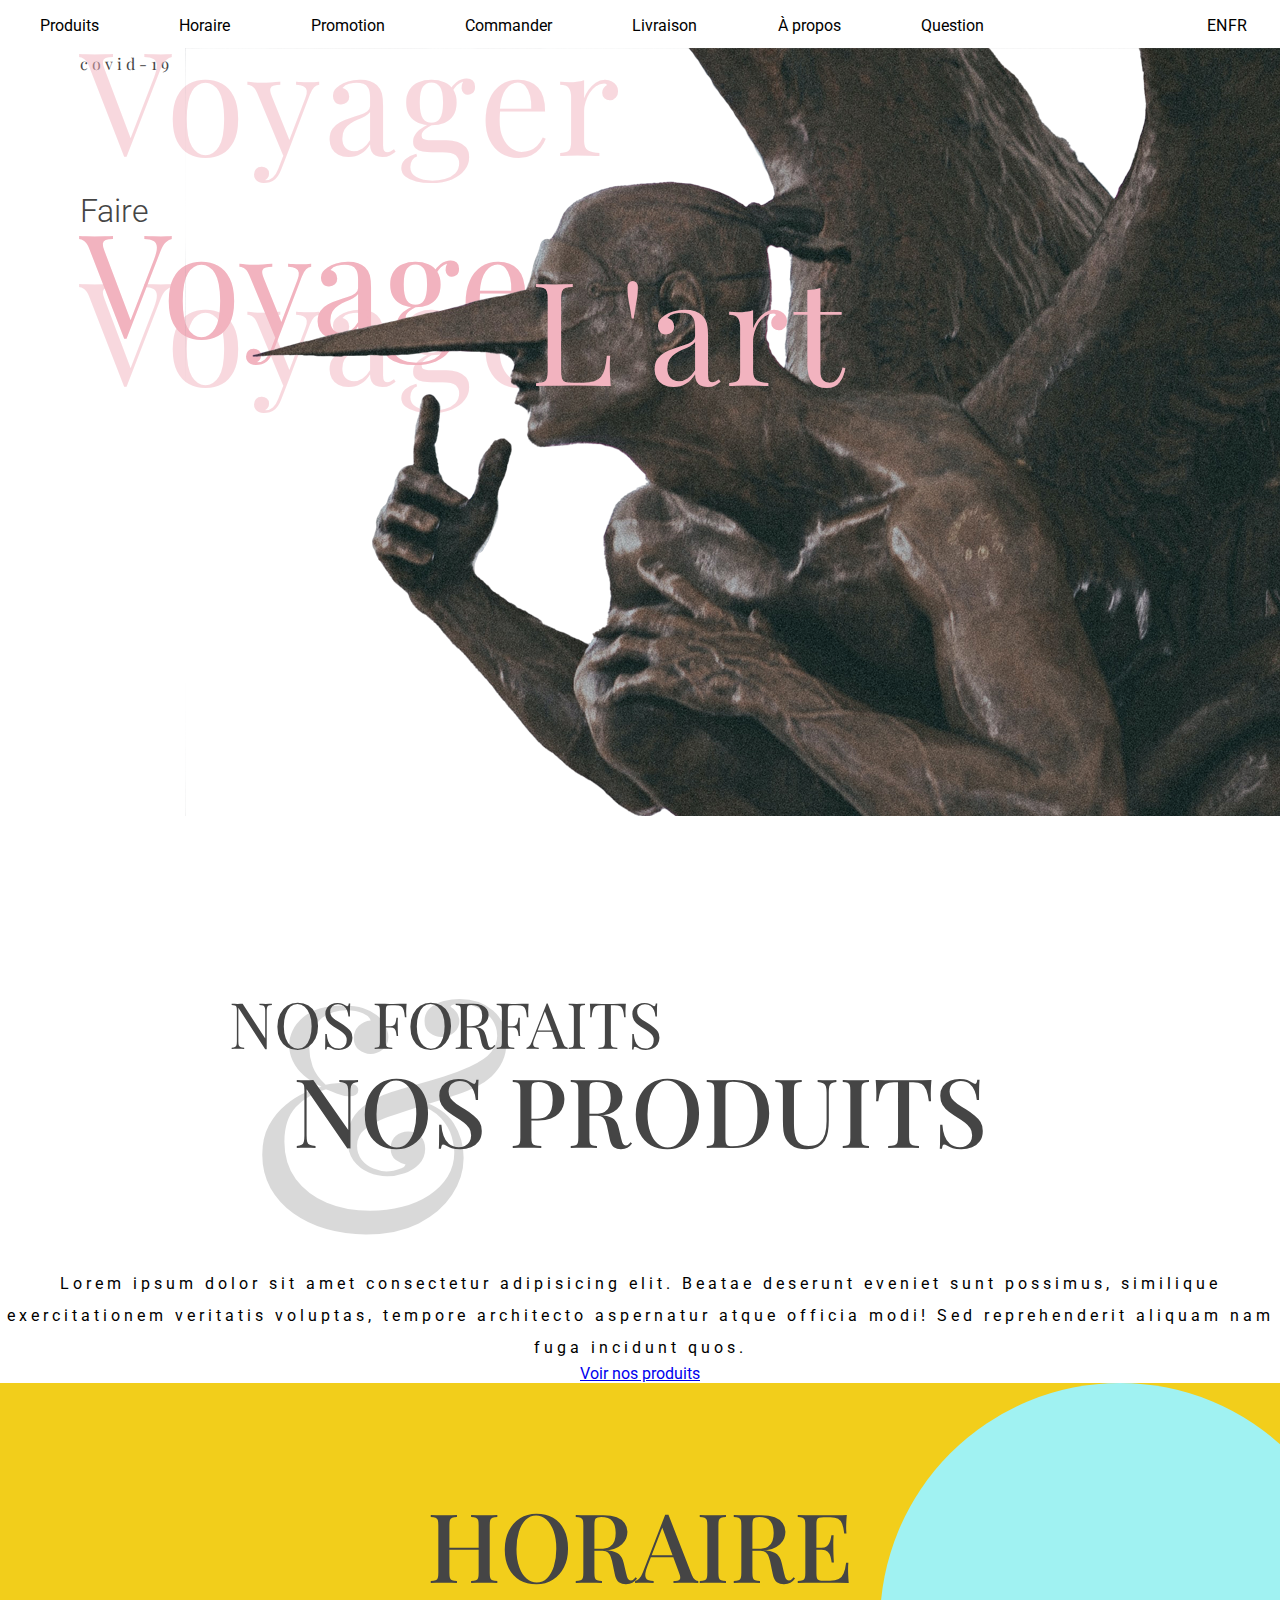
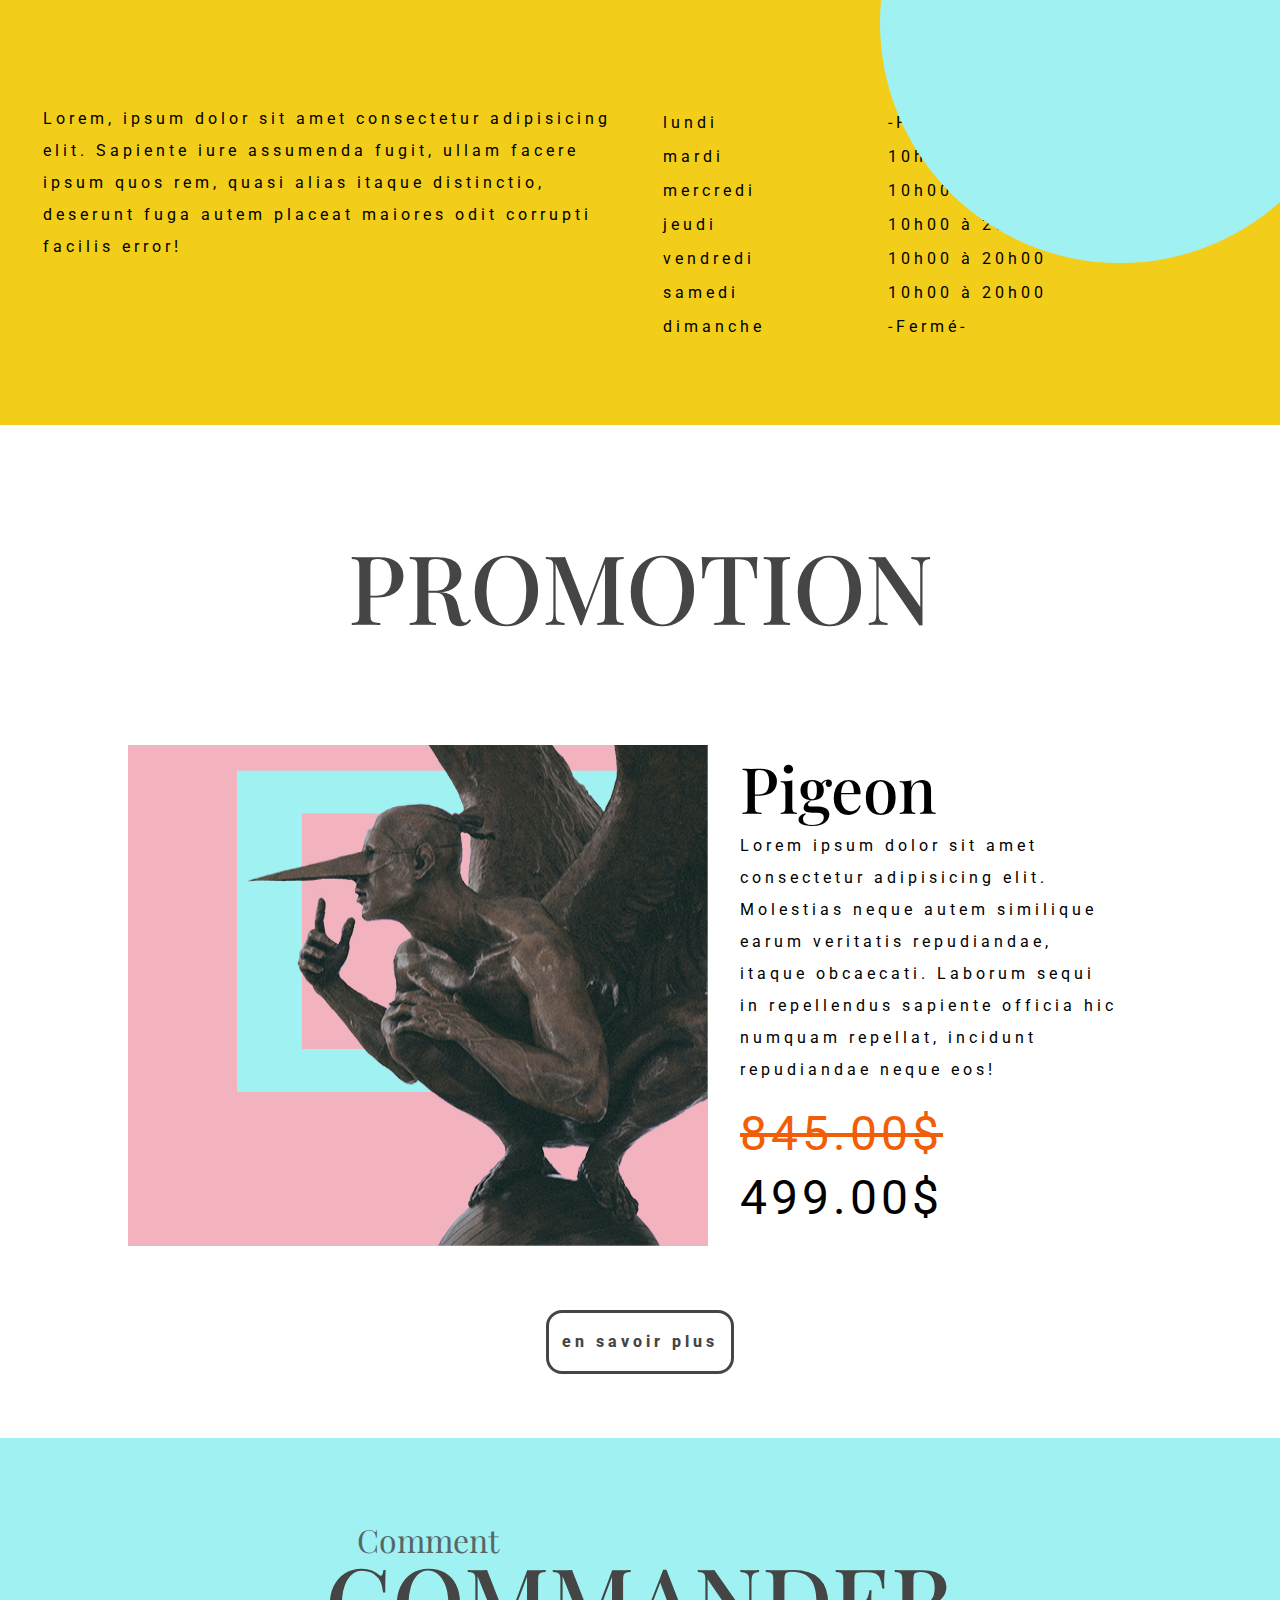
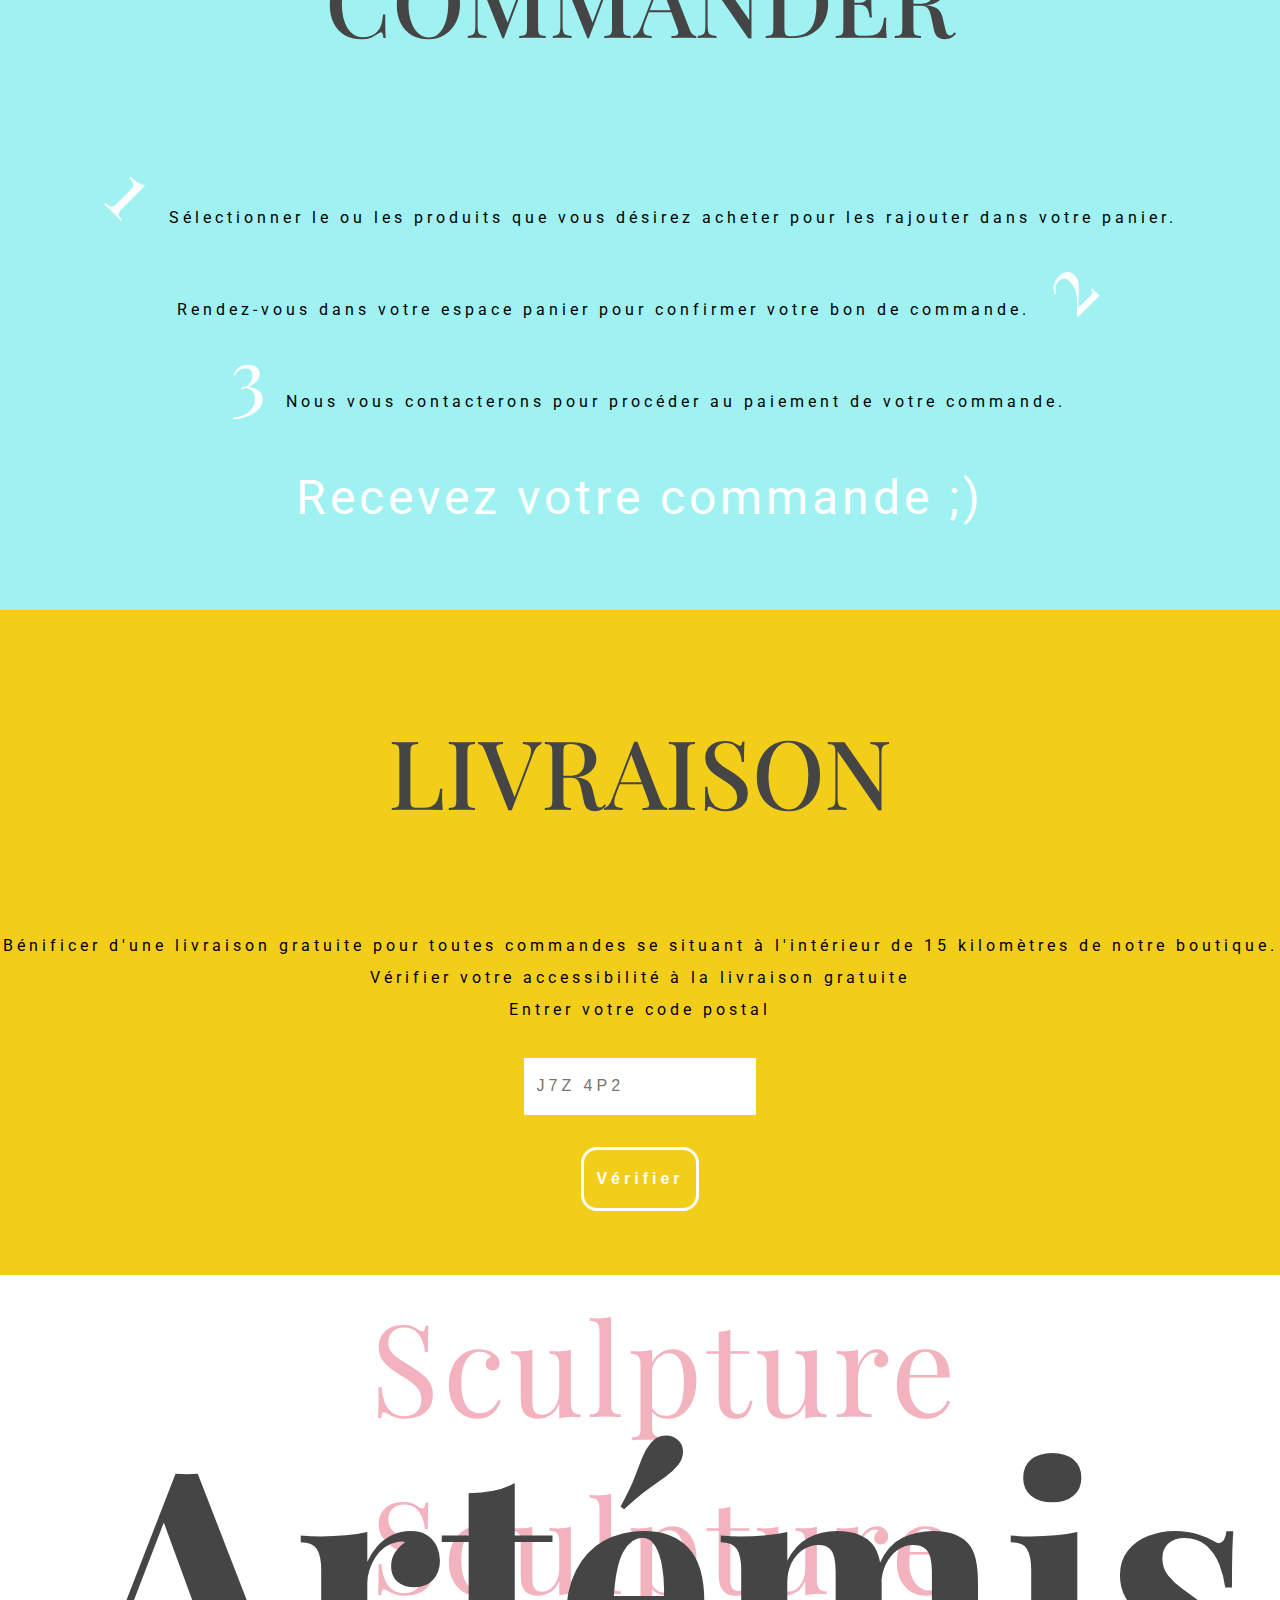
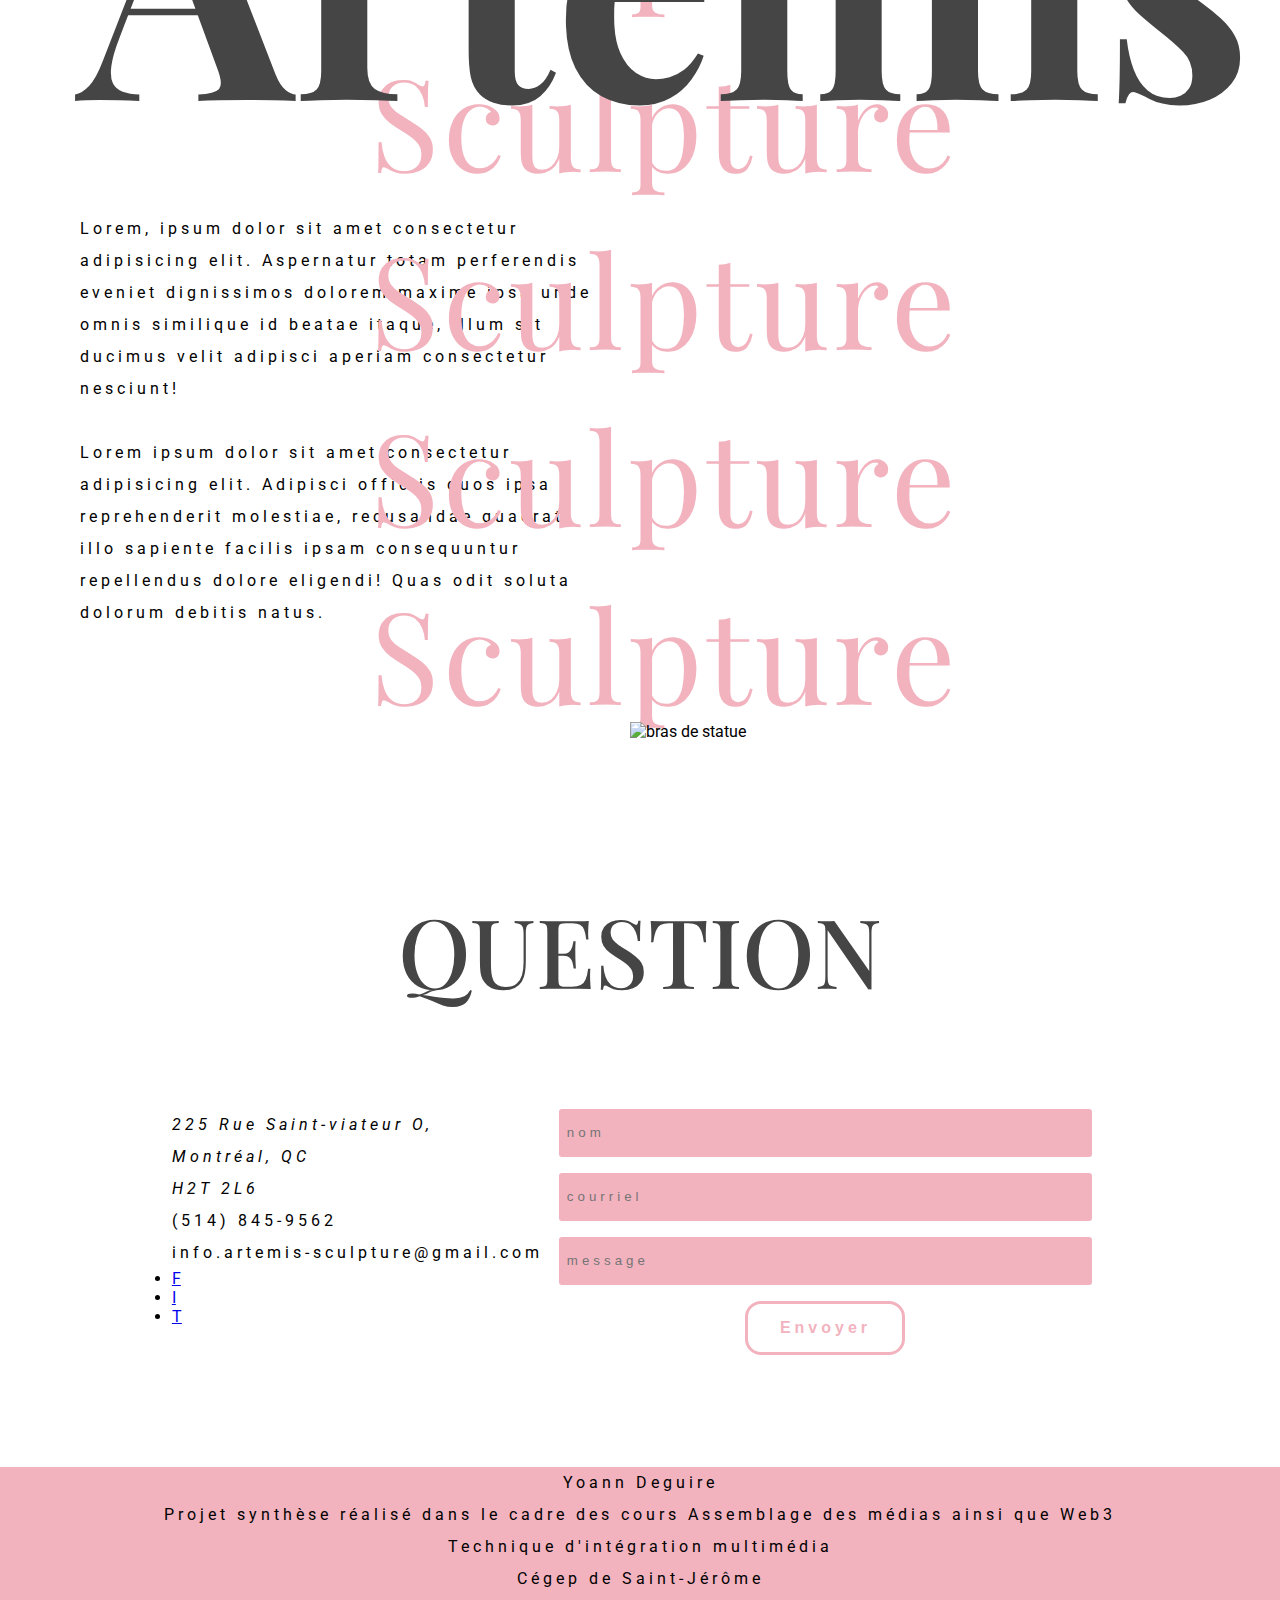
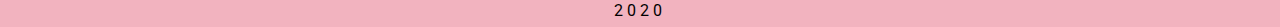
==== index.html @ 9c8e45bc "menu sticky" ====
<!-- Yoann Deguire 1814737 Assemblage des médias Synthèse -->
<!DOCTYPE html>
<html lang="fr">
<head>
    <meta charset="UTF-8">
    <meta name="viewport" content="width=device-width, initial-scale=1.0">
    <title>artemis</title>
    <link rel="stylesheet" href="boilerplateSASS/style.css">
    <link href="https://fonts.googleapis.com/css2?family=Playfair+Display:wght@400;500;700;900&family=Roboto:ital,wght@0,300;0,400;0,500;0,700;0,900;1,300;1,400&display=swap" rel="stylesheet"></head>
    <script src="https://ajax.googleapis.com/ajax/libs/jquery/2.1.1/jquery.min.js"></script>   
<body>
    <div class="inteface">
        <header>
            <div id="sticky">
                <nav>
                    <ul>
                        <li><a href="#produits">Produits</a></li>
                        <li><a href="#horaire">Horaire</a></li>
                        <li><a href="#promotion">Promotion</a></li>
                        <li><a href="#commander">Commander</a></li>
                        <li><a href="#livraison">Livraison</a></li>
                        <li><a href="#about">À propos</a></li>
                        <li><a href="#question">Question</a></li>
                    </ul>
                </nav>
                <ul class="langue">
                    <li><a href="">EN</a></li>
                    <li><a href="">FR</a></li>
                </ul>
            </div>
        </header>
        <main role="main">
            <header class="hero">
                <div class="titre-hero">
                    <p class="covid">covid-19</p>
                    <span>Voyager</span>
                    <h1>Faire<br><strong>Voyager</strong></h1>
                    <span>Voyager</span>
                </div>
                <img src="images/hero-assets/hero01.png" alt="photo de la statue de pigeon">
                <p class="art">L'art</p>
            </header>
            <section id="produits">
                <div class="titre-section">
                    <span>Nos forfaits</span>
                    <h2>Nos produits</h2>
                    <span>&</span>
                </div>
                <p>Lorem ipsum dolor sit amet consectetur adipisicing elit. Beatae deserunt eveniet sunt possimus, similique exercitationem veritatis voluptas, tempore architecto aspernatur atque officia modi! Sed reprehenderit aliquam nam fuga incidunt quos.</p>
                <a href="liste.html">Voir nos produits</a>
            </section>
            <section id="horaire">
                <h2>Horaire</h2>
                <div class="horaire-contenu">
                    <p>Lorem, ipsum dolor sit amet consectetur adipisicing elit. Sapiente iure assumenda fugit, ullam facere ipsum quos rem, quasi alias itaque distinctio, deserunt fuga autem placeat maiores odit corrupti facilis error!</p>
                    <table>
                        <tr>
                            <td>lundi</td>
                            <td>-Fermé-</td>
                        </tr>
                        <tr>
                            <td>mardi</td>
                            <td>10h00 à 20h00</td>
                        </tr>
                        <tr>
                            <td>mercredi</td>
                            <td>10h00 à 20h00</td>
                        </tr>
                        <tr>
                            <td>jeudi</td>
                            <td>10h00 à 20h00</td>
                        </tr>
                        <tr>
                            <td>vendredi</td>
                            <td>10h00 à 20h00</td>
                        </tr>
                        <tr>
                            <td>samedi</td>
                            <td>10h00 à 20h00</td>
                        </tr>
                        <tr>
                            <td>dimanche</td>
                            <td>-Fermé-</td>
                        </tr>
                    </table>
                </div>
            </section>
            <section id="promotion">
                <h2>Promotion</h2>
                <article class="promotion">
                    <img src="images/pigeon/pigeon-580.jpg" alt="statue du pigeon">
                    <div class="contenu-promo">
                        <h3>Pigeon</h3>
                        <p>Lorem ipsum dolor sit amet consectetur adipisicing elit. Molestias neque autem similique earum veritatis repudiandae, itaque obcaecati. Laborum sequi in repellendus sapiente officia hic numquam repellat, incidunt repudiandae neque eos!</p>
                        <p class="first-price">845.00$</p>
                        <p class="price">499.00$</p>
                    </div>
                </article>
                <a href="produit.html">en savoir plus</a>
            </section>
            <section id="commander">
                <div class="titre-commander">
                    <span>Comment</span>
                    <h2>commander</h2>
                </div>
                <p><strong class="one">1</strong>Sélectionner le ou les produits que vous désirez acheter pour les rajouter dans votre panier.</p>
                <p>Rendez-vous dans votre espace panier pour confirmer votre bon de commande.<strong class="two">2</strong></p>
                <p><strong class="three">3</strong>Nous vous contacterons pour procéder au paiement de votre commande.</p>
                <p>Recevez votre commande ;)</p>
            </section>
            <section id="livraison">
                <h2>Livraison</h2>
                <p>Bénificer d'une livraison gratuite pour toutes commandes se situant à l'intérieur de 15 kilomètres de notre boutique.</p>
                <p>Vérifier votre accessibilité à la livraison gratuite<br>Entrer votre code postal</p>
                <form action="adresse">
                    <input type="text" placeholder="J7Z 4P2">
                    <input type="submit" class="submit" value="Vérifier">
                </form>
            </section>
            <section id="about">
                <h2>Artémis</h2>
                <div class="contenue-about">
                    <div class="info">
                        <p>Lorem, ipsum dolor sit amet consectetur adipisicing elit. Aspernatur totam perferendis eveniet dignissimos dolorem maxime ipsa unde omnis similique id beatae itaque, illum sit ducimus velit adipisci aperiam consectetur nesciunt!</p>
                        <p>Lorem ipsum dolor sit amet consectetur adipisicing elit. Adipisci officiis quos ipsa reprehenderit molestiae, recusandae quaerat illo sapiente facilis ipsam consequuntur repellendus dolore eligendi! Quas odit soluta dolorum debitis natus.</p>
                    </div>
                    <div class="sculpture">
                        <p>Sculpture</p>
                        <p>Sculpture</p>
                        <p>Sculpture</p>
                        <p>Sculpture</p>
                        <p>Sculpture</p>
                        <p>Sculpture</p>
                    </div>
                </div>
                <img src="images/bras.png" alt="bras de statue">
            </section>
            <section id="question">
                <h2>Question</h2>
                <div class="info">
                    <div class="contenu-question">
                        <div class="info">
                            <address>
                                225 Rue Saint-viateur O,<br>
                                Montréal, QC<br>
                                H2T 2L6
                            </address>
                            <p>(514) 845-9562<br>info.artemis-sculpture@gmail.com</p>
                            <ul class="social">
                                <li><a href="#">F</a></li>
                                <li><a href="#">I</a></li>
                                <li><a href="#">T</a></li>
                            </ul>
                        </div>
                        <form action="formulaire">
                            <input type="text" placeholder="nom">
                            <input type="email" placeholder="courriel">
                            <input type="textarea" placeholder="message">
                            <input type="submit" value="Envoyer">
                        </form>
                    </div>
            </section>
        </main>
        <footer>
            <p>Yoann Deguire</p>
            <p>Projet synthèse réalisé dans le cadre des cours Assemblage des médias ainsi que Web3</p>
            <p>Technique d'intégration multimédia</p>
            <p>Cégep de Saint-Jérôme</p>
            <p>2020</p>
        </footer>
    </div>
    <script src="script.js"></script>

</body>
</html>
---- boilerplateSASS/style.css ----
:root {
  --rose: #f2b3bf;
  --bleu:#a0f2f2;
  --jaune:#f2ce1b;
  --orange:#f2a007;
  --rougeorange:#f25d07;
  --gris:#454545;
  --blanc:#fff;
  --noir:#000;
}

html {
  font-family: 'Roboto', sans-serif;
  font-size: 16px;
}

* {
  margin: 0;
  padding: 0;
  -webkit-box-sizing: border-box;
          box-sizing: border-box;
}

*:before {
  margin: 0;
  padding: 0;
  -webkit-box-sizing: border-box;
          box-sizing: border-box;
}

*:after {
  margin: 0;
  padding: 0;
  -webkit-box-sizing: border-box;
          box-sizing: border-box;
}

p, main > header div.titre-hero span {
  letter-spacing: .25rem;
  line-height: 2rem;
}

@-webkit-keyframes haut {
  from {
    opacity: 0;
    top: 50%;
  }
  to {
    opacity: .5;
    top: 0;
  }
}

@keyframes haut {
  from {
    opacity: 0;
    top: 50%;
  }
  to {
    opacity: .5;
    top: 0;
  }
}

@-webkit-keyframes bas {
  from {
    opacity: 0;
    top: 50%;
  }
  to {
    opacity: .5;
    top: 100%;
  }
}

@keyframes bas {
  from {
    opacity: 0;
    top: 50%;
  }
  to {
    opacity: .5;
    top: 100%;
  }
}

main > header {
  display: -webkit-box;
  display: -ms-flexbox;
  display: flex;
  -webkit-box-orient: vertical;
  -webkit-box-direction: normal;
      -ms-flex-direction: column;
          flex-direction: column;
  position: relative;
  height: 100vh;
}

main > header div.titre-hero {
  position: relative;
  margin: 0 0 0 5em;
}

main > header div.titre-hero h1 {
  position: relative;
  top: 3.5em;
  font-weight: 300;
  color: var(--gris);
}

main > header div.titre-hero h1 strong {
  position: relative;
  top: -3rem;
  font-family: 'Playfair Display', serif;
  font-size: 9rem;
  color: var(--rose);
}

main > header div.titre-hero p, main > header div.titre-hero span {
  font-family: 'Playfair Display', serif;
  color: var(--gris);
}

main > header div.titre-hero span {
  position: absolute;
  font-size: 9rem;
  color: var(--rose);
  opacity: .5;
}

main > header div.titre-hero span:first-of-type {
  -webkit-animation: haut;
          animation: haut;
  -webkit-animation-duration: 2s;
          animation-duration: 2s;
  -webkit-animation-fill-mode: forwards;
          animation-fill-mode: forwards;
}

main > header div.titre-hero span:last-of-type {
  -webkit-animation: bas;
          animation: bas;
  -webkit-animation-duration: 2s;
          animation-duration: 2s;
  -webkit-animation-fill-mode: forwards;
          animation-fill-mode: forwards;
}

main > header img {
  position: absolute;
  right: 0;
  bottom: 0;
  top: 0;
  z-index: 1;
}

main > header p.art, main > header div.titre-hero span.art {
  margin: 0 3em 0 auto;
  font-family: 'Playfair Display', serif;
  font-size: 9rem;
  color: var(--rose);
  z-index: 100;
}

footer {
  display: -webkit-box;
  display: -ms-flexbox;
  display: flex;
  -webkit-box-orient: vertical;
  -webkit-box-direction: normal;
      -ms-flex-direction: column;
          flex-direction: column;
  -webkit-box-align: center;
      -ms-flex-align: center;
          align-items: center;
  background-color: var(--rose);
}

section.listeProduits div.liste {
  display: -webkit-box;
  display: -ms-flexbox;
  display: flex;
  -ms-flex-wrap: wrap;
      flex-wrap: wrap;
  -webkit-box-align: center;
      -ms-flex-align: center;
          align-items: center;
  -webkit-box-pack: center;
      -ms-flex-pack: center;
          justify-content: center;
}

section.listeProduits article {
  display: -webkit-box;
  display: -ms-flexbox;
  display: flex;
  -webkit-box-orient: vertical;
  -webkit-box-direction: normal;
      -ms-flex-direction: column;
          flex-direction: column;
  -webkit-box-align: center;
      -ms-flex-align: center;
          align-items: center;
  margin: 3em;
  width: 580px;
  height: 820px;
}

section.listeProduits article div.nom-prix {
  display: -webkit-box;
  display: -ms-flexbox;
  display: flex;
  -webkit-box-align: center;
      -ms-flex-align: center;
          align-items: center;
  width: 100%;
  font-size: 2rem;
}

section.listeProduits article div.nom-prix h3 {
  font-family: 'Playfair Display', serif;
  margin: 0 auto 0 0;
  font-weight: 500;
}

section.listeProduits article p, section.listeProduits article main > header div.titre-hero span, main > header div.titre-hero section.listeProduits article span {
  letter-spacing: .25rem;
  line-height: 2rem;
}

section.listeProduits article a {
  display: -webkit-box;
  display: -ms-flexbox;
  display: flex;
  text-decoration: none;
  color: var(--noir);
  border: 3px solid var(--gris);
  border-radius: 1rem;
  color: var(--gris);
  font-weight: 800;
  -webkit-box-align: center;
      -ms-flex-align: center;
          align-items: center;
  -webkit-box-pack: center;
      -ms-flex-pack: center;
          justify-content: center;
  margin: 2rem 0 0 0;
  height: .8em;
  width: .8em;
  border-radius: 50%;
  font-size: 6rem;
  -webkit-transition: .2s;
  transition: .2s;
}

section.listeProduits article a:hover {
  border-color: var(--bleu);
  color: var(--blanc);
  background-color: var(--bleu);
}

section#produits {
  display: -webkit-box;
  display: -ms-flexbox;
  display: flex;
  -webkit-box-orient: vertical;
  -webkit-box-direction: normal;
      -ms-flex-direction: column;
          flex-direction: column;
  -webkit-box-align: center;
      -ms-flex-align: center;
          align-items: center;
  text-align: center;
}

section#produits div.titre-section {
  position: relative;
}

section#produits div.titre-section h2 {
  font-family: 'Playfair Display', serif;
  margin: 1em;
  color: var(--gris);
  font-size: 6rem;
  font-weight: 500;
  text-transform: uppercase;
}

section#produits div.titre-section span {
  font-family: 'Playfair Display', serif;
  position: absolute;
  top: 2rem;
  left: 2rem;
  color: var(--gris);
  font-size: 4rem;
  text-transform: uppercase;
  z-index: 50;
}

section#produits div.titre-section span:last-of-type {
  font-size: 20em;
  top: -4rem;
  left: 3rem;
  opacity: 0.2;
  z-index: 20;
}

section#produits article.detail {
  position: relative;
  display: -webkit-box;
  display: -ms-flexbox;
  display: flex;
  -ms-flex-wrap: wrap;
      flex-wrap: wrap;
  margin: 3rem 0 7rem 0;
  -webkit-box-pack: justify;
      -ms-flex-pack: justify;
          justify-content: space-between;
  max-width: 1120px;
}

section#produits article.detail h3 {
  font-family: 'Playfair Display', serif;
  position: absolute;
  right: -1rem;
  top: -3rem;
  font-size: 10rem;
}

section#produits article.detail h3:after {
  content: '';
  position: absolute;
  top: 13rem;
  right: -15rem;
  width: 30rem;
  height: 5px;
  background-color: var(--noir);
}

section#produits article.detail img {
  margin: 2rem auto;
}

section#produits article.detail p, section#produits article.detail main > header div.titre-hero span, main > header div.titre-hero section#produits article.detail span {
  width: 50%;
  text-align: left;
}

section#produits article.detail div.prix-panier {
  display: -webkit-box;
  display: -ms-flexbox;
  display: flex;
  -webkit-box-orient: vertical;
  -webkit-box-direction: normal;
      -ms-flex-direction: column;
          flex-direction: column;
  -webkit-box-align: center;
      -ms-flex-align: center;
          align-items: center;
}

section#produits article.detail div.prix-panier p, section#produits article.detail div.prix-panier main > header div.titre-hero span, main > header div.titre-hero section#produits article.detail div.prix-panier span {
  font-size: 2rem;
  margin: 0;
}

section#produits article.detail div.prix-panier a {
  display: -webkit-box;
  display: -ms-flexbox;
  display: flex;
  text-decoration: none;
  color: var(--noir);
  border: 3px solid var(--gris);
  border-radius: 1rem;
  color: var(--gris);
  font-weight: 800;
  letter-spacing: .25rem;
  line-height: 2rem;
  margin: 2rem 0;
  padding: .8rem;
  -webkit-transition: .2s;
  transition: .2s;
}

section#produits article.detail div.prix-panier a:hover {
  border-color: var(--bleu);
  color: var(--blanc);
  background-color: var(--bleu);
}

section#produits h4 {
  font-family: 'Playfair Display', serif;
  position: relative;
  width: 100vw;
  left: 0;
  right: 0;
  font-size: 3rem;
}

section#produits h4:before {
  content: '';
  position: absolute;
  left: 0;
  top: 2rem;
  width: 35rem;
  height: 10px;
  background-color: var(--rose);
}

section#produits h4:after {
  content: '';
  position: absolute;
  right: 0;
  top: 2rem;
  width: 35rem;
  height: 10px;
  background-color: var(--rose);
}

section#produits div.suggestions {
  display: -webkit-box;
  display: -ms-flexbox;
  display: flex;
  margin: 0 0 4rem 0;
}

section#produits div.suggestions article {
  margin: 0 2rem;
  width: 360px;
  -ms-flex-pack: distribute;
      justify-content: space-around;
}

section#produits div.suggestions article div.nom-prix {
  text-align: left;
}

section#produits div.suggestions article div.nom-prix h5 {
  font-family: 'Playfair Display', serif;
  font-size: 2rem;
}

section#produits div.suggestions article a {
  display: -webkit-box;
  display: -ms-flexbox;
  display: flex;
  text-decoration: none;
  color: var(--noir);
  border: 3px solid var(--gris);
  border-radius: 1rem;
  color: var(--gris);
  font-weight: 800;
  -webkit-box-align: center;
      -ms-flex-align: center;
          align-items: center;
  -webkit-box-pack: center;
      -ms-flex-pack: center;
          justify-content: center;
  margin: 2rem 0 0 0;
  height: .8em;
  width: .8em;
  border-radius: 50%;
  font-size: 6rem;
  -webkit-transition: .2s;
  transition: .2s;
  margin: auto 0;
  font-size: 4rem;
}

section#produits div.suggestions article a:hover {
  border-color: var(--bleu);
  color: var(--blanc);
  background-color: var(--bleu);
}

section#commander {
  display: -webkit-box;
  display: -ms-flexbox;
  display: flex;
  -webkit-box-orient: vertical;
  -webkit-box-direction: normal;
      -ms-flex-direction: column;
          flex-direction: column;
  -webkit-box-align: center;
      -ms-flex-align: center;
          align-items: center;
  background-color: var(--bleu);
}

section#commander div.titre-commander {
  position: relative;
}

section#commander div.titre-commander span {
  font-family: 'Playfair Display', serif;
  position: absolute;
  top: 5rem;
  left: 8rem;
  font-size: 2rem;
  color: var(--gris);
  opacity: .8;
}

section#commander div.titre-commander h2 {
  font-family: 'Playfair Display', serif;
  margin: 1em;
  color: var(--gris);
  font-size: 6rem;
  font-weight: 500;
  text-transform: uppercase;
}

section#commander p, section#commander main > header div.titre-hero span, main > header div.titre-hero section#commander span {
  margin: 1rem;
}

section#commander p strong, section#commander main > header div.titre-hero span strong, main > header div.titre-hero section#commander span strong {
  font-family: 'Playfair Display', serif;
  margin: 0 1rem;
  font-size: 5rem;
  font-weight: 300;
  color: var(--blanc);
}

section#commander strong.one {
  display: inline-block;
  -webkit-transform: rotateZ(45deg);
          transform: rotateZ(45deg);
}

section#commander strong.two {
  display: inline-block;
  -webkit-transform: rotateZ(-45deg);
          transform: rotateZ(-45deg);
}

section#commander strong.three {
  display: inline-block;
  -webkit-transform: rotateZ(20);
          transform: rotateZ(20);
}

section#commander p:last-of-type, section#commander main > header div.titre-hero span:last-of-type, main > header div.titre-hero section#commander span:last-of-type {
  margin: 1em 0 6rem 0;
  font-size: 3rem;
  color: var(--blanc);
}

section#about {
  display: -webkit-box;
  display: -ms-flexbox;
  display: flex;
  -webkit-box-orient: vertical;
  -webkit-box-direction: normal;
      -ms-flex-direction: column;
          flex-direction: column;
  -webkit-box-align: center;
      -ms-flex-align: center;
          align-items: center;
  position: relative;
  padding: 5em 0;
}

section#about h2 {
  font-family: 'Playfair Display', serif;
  margin: 0 auto 0 5rem;
  font-size: 20em;
  color: var(--gris);
  z-index: 75;
}

section#about div.contenue-about {
  display: -webkit-box;
  display: -ms-flexbox;
  display: flex;
  -ms-flex-pack: distribute;
      justify-content: space-around;
}

section#about div.contenue-about div.info {
  width: 40%;
  margin: 0 auto 0 5rem;
}

section#about div.contenue-about div.info p, section#about div.contenue-about div.info main > header div.titre-hero span, main > header div.titre-hero section#about div.contenue-about div.info span {
  margin: 2rem 0;
}

section#about div.contenue-about div.sculpture {
  font-family: 'Playfair Display', serif;
  display: -webkit-box;
  display: -ms-flexbox;
  display: flex;
  -webkit-box-orient: vertical;
  -webkit-box-direction: normal;
      -ms-flex-direction: column;
          flex-direction: column;
  -webkit-box-align: center;
      -ms-flex-align: center;
          align-items: center;
  -ms-flex-pack: distribute;
      justify-content: space-around;
  position: absolute;
  right: 20rem;
  top: 0;
  bottom: 0;
  font-size: 8em;
  color: var(--rose);
  z-index: 50;
  overflow: hidden;
}

section#about img {
  position: absolute;
  right: 0;
  bottom: 0;
  width: 650px;
  z-index: 100;
}

section#horaire {
  display: -webkit-box;
  display: -ms-flexbox;
  display: flex;
  -webkit-box-orient: vertical;
  -webkit-box-direction: normal;
      -ms-flex-direction: column;
          flex-direction: column;
  -webkit-box-align: center;
      -ms-flex-align: center;
          align-items: center;
  background-color: var(--jaune);
  position: relative;
}

section#horaire h2 {
  font-family: 'Playfair Display', serif;
  margin: 1em;
  color: var(--gris);
  font-size: 6rem;
  font-weight: 500;
  text-transform: uppercase;
}

section#horaire div.horaire-contenu {
  display: -webkit-box;
  display: -ms-flexbox;
  display: flex;
  margin: 0 0 5rem 0;
  width: 100%;
  -webkit-box-pack: space-evenly;
      -ms-flex-pack: space-evenly;
          justify-content: space-evenly;
}

section#horaire div.horaire-contenu table {
  letter-spacing: .25rem;
  line-height: 2rem;
  width: 45%;
  z-index: 50;
}

section#horaire div.horaire-contenu table:before {
  content: "";
  position: absolute;
  right: -5rem;
  top: 0;
  width: 30rem;
  height: 30rem;
  background-color: var(--bleu);
  border-radius: 50%;
  overflow: hidden;
  z-index: 10;
}

section#horaire div.horaire-contenu table tr > td {
  z-index: 500;
}

section#horaire div.horaire-contenu p, section#horaire div.horaire-contenu main > header div.titre-hero span, main > header div.titre-hero section#horaire div.horaire-contenu span {
  width: 45%;
}

section#livraison {
  display: -webkit-box;
  display: -ms-flexbox;
  display: flex;
  -webkit-box-orient: vertical;
  -webkit-box-direction: normal;
      -ms-flex-direction: column;
          flex-direction: column;
  -webkit-box-align: center;
      -ms-flex-align: center;
          align-items: center;
  background-color: var(--jaune);
  text-align: center;
}

section#livraison h2 {
  font-family: 'Playfair Display', serif;
  margin: 1em;
  color: var(--gris);
  font-size: 6rem;
  font-weight: 500;
  text-transform: uppercase;
}

section#livraison form {
  display: -webkit-box;
  display: -ms-flexbox;
  display: flex;
  -webkit-box-orient: vertical;
  -webkit-box-direction: normal;
      -ms-flex-direction: column;
          flex-direction: column;
  -webkit-box-align: center;
      -ms-flex-align: center;
          align-items: center;
  margin: 1rem 0 3rem 0;
}

section#livraison form input {
  letter-spacing: .25rem;
  line-height: 2rem;
  margin: 1rem;
  border: none;
  padding: .8rem;
  font-size: 1rem;
}

section#livraison form input.submit {
  border: 3px solid var(--gris);
  border-radius: 1rem;
  color: var(--gris);
  font-weight: 800;
  border-color: var(--blanc);
  color: var(--blanc);
  background-color: var(--jaune);
  -webkit-transition: .2s;
  transition: .2s;
}

section#livraison form input.submit:hover {
  border-color: var(--gris);
  color: var(--jaune);
  background-color: var(--gris);
}

section#promotion {
  display: -webkit-box;
  display: -ms-flexbox;
  display: flex;
  -webkit-box-orient: vertical;
  -webkit-box-direction: normal;
      -ms-flex-direction: column;
          flex-direction: column;
  -webkit-box-align: center;
      -ms-flex-align: center;
          align-items: center;
}

section#promotion h2 {
  font-family: 'Playfair Display', serif;
  margin: 1em;
  color: var(--gris);
  font-size: 6rem;
  font-weight: 500;
  text-transform: uppercase;
}

section#promotion article {
  width: 80%;
  display: -webkit-box;
  display: -ms-flexbox;
  display: flex;
}

section#promotion article img {
  width: 100%;
}

section#promotion article div.contenu-promo {
  margin: 0 2rem;
}

section#promotion article div.contenu-promo h3 {
  font-family: 'Playfair Display', serif;
  font-size: 4rem;
  font-weight: 500;
}

section#promotion article div.contenu-promo p.price, section#promotion article div.contenu-promo main > header div.titre-hero span.price, main > header div.titre-hero section#promotion article div.contenu-promo span.price, section#promotion article div.contenu-promo p.first-price, section#promotion article div.contenu-promo main > header div.titre-hero span.first-price, main > header div.titre-hero section#promotion article div.contenu-promo span.first-price {
  margin: 2rem 0;
  font-size: 3rem;
}

section#promotion article div.contenu-promo p.first-price, section#promotion article div.contenu-promo main > header div.titre-hero span.first-price, main > header div.titre-hero section#promotion article div.contenu-promo span.first-price {
  color: var(--rougeorange);
  text-decoration: line-through;
}

section#promotion a {
  display: -webkit-box;
  display: -ms-flexbox;
  display: flex;
  text-decoration: none;
  color: var(--noir);
  letter-spacing: .25rem;
  line-height: 2rem;
  margin: 4em 0;
  padding: .8rem;
  border: 3px solid var(--gris);
  border-radius: 1rem;
  color: var(--gris);
  font-weight: 800;
}

section#question {
  display: -webkit-box;
  display: -ms-flexbox;
  display: flex;
  -webkit-box-orient: vertical;
  -webkit-box-direction: normal;
      -ms-flex-direction: column;
          flex-direction: column;
  -webkit-box-align: center;
      -ms-flex-align: center;
          align-items: center;
  -ms-flex-pack: distribute;
      justify-content: space-around;
  margin: 3em 0 6em 0;
}

section#question h2 {
  font-family: 'Playfair Display', serif;
  margin: 1em;
  color: var(--gris);
  font-size: 6rem;
  font-weight: 500;
  text-transform: uppercase;
}

section#question div.contenu-question {
  display: -webkit-box;
  display: -ms-flexbox;
  display: flex;
}

section#question div.contenu-question div.info address {
  letter-spacing: .25rem;
  line-height: 2rem;
  text-transform: italic;
}

section#question div.contenu-question form {
  display: -webkit-box;
  display: -ms-flexbox;
  display: flex;
  -webkit-box-orient: vertical;
  -webkit-box-direction: normal;
      -ms-flex-direction: column;
          flex-direction: column;
  -webkit-box-align: center;
      -ms-flex-align: center;
          align-items: center;
}

section#question div.contenu-question form input {
  letter-spacing: .25rem;
  line-height: 2rem;
  width: 40em;
  margin: 0 1rem 1rem 1rem;
  padding: .5rem;
  border: none;
  border-radius: 3px;
  background-color: var(--rose);
}

section#question div.contenu-question form input:last-of-type {
  border: 3px solid var(--gris);
  border-radius: 1rem;
  color: var(--gris);
  font-weight: 800;
  width: 10em;
  border-color: var(--rose);
  color: var(--rose);
  font-size: 1rem;
  background-color: var(--blanc);
  -webkit-transition: .2s;
  transition: .2s;
}

section#question div.contenu-question form input:last-of-type:hover {
  border-color: var(--rose);
  color: var(--blanc);
  background-color: var(--rose);
}

header {
  height: 3rem;
  background-color: rgba(255, 255, 255, 0.473);
}

header div#sticky {
  display: -webkit-box;
  display: -ms-flexbox;
  display: flex;
  -webkit-box-align: center;
      -ms-flex-align: center;
          align-items: center;
}

header div#sticky nav {
  display: -webkit-box;
  display: -ms-flexbox;
  display: flex;
  width: 80%;
}

header div#sticky nav ul {
  display: -webkit-box;
  display: -ms-flexbox;
  display: flex;
  list-style-type: none;
  width: 100%;
  -ms-flex-pack: distribute;
      justify-content: space-around;
}

header div#sticky nav ul a {
  display: -webkit-box;
  display: -ms-flexbox;
  display: flex;
  text-decoration: none;
  color: var(--noir);
  padding: 1rem;
}

header div#sticky ul.langue {
  display: -webkit-box;
  display: -ms-flexbox;
  display: flex;
  margin: 0 2rem 0 auto;
  list-style-type: none;
}

header div#sticky ul.langue a {
  display: -webkit-box;
  display: -ms-flexbox;
  display: flex;
  text-decoration: none;
  color: var(--noir);
}

header div#sticky ul.langue a:first-of-type:after {
  content: "";
  width: 1px;
  height: 5px;
  background-color: var(noir);
}

div.sticky {
  position: fixed;
  top: 0;
  left: 0;
  right: 0;
  background-color: rgba(255, 255, 255, 0.8);
  z-index: 2000;
}
/*# sourceMappingURL=style.css.map */
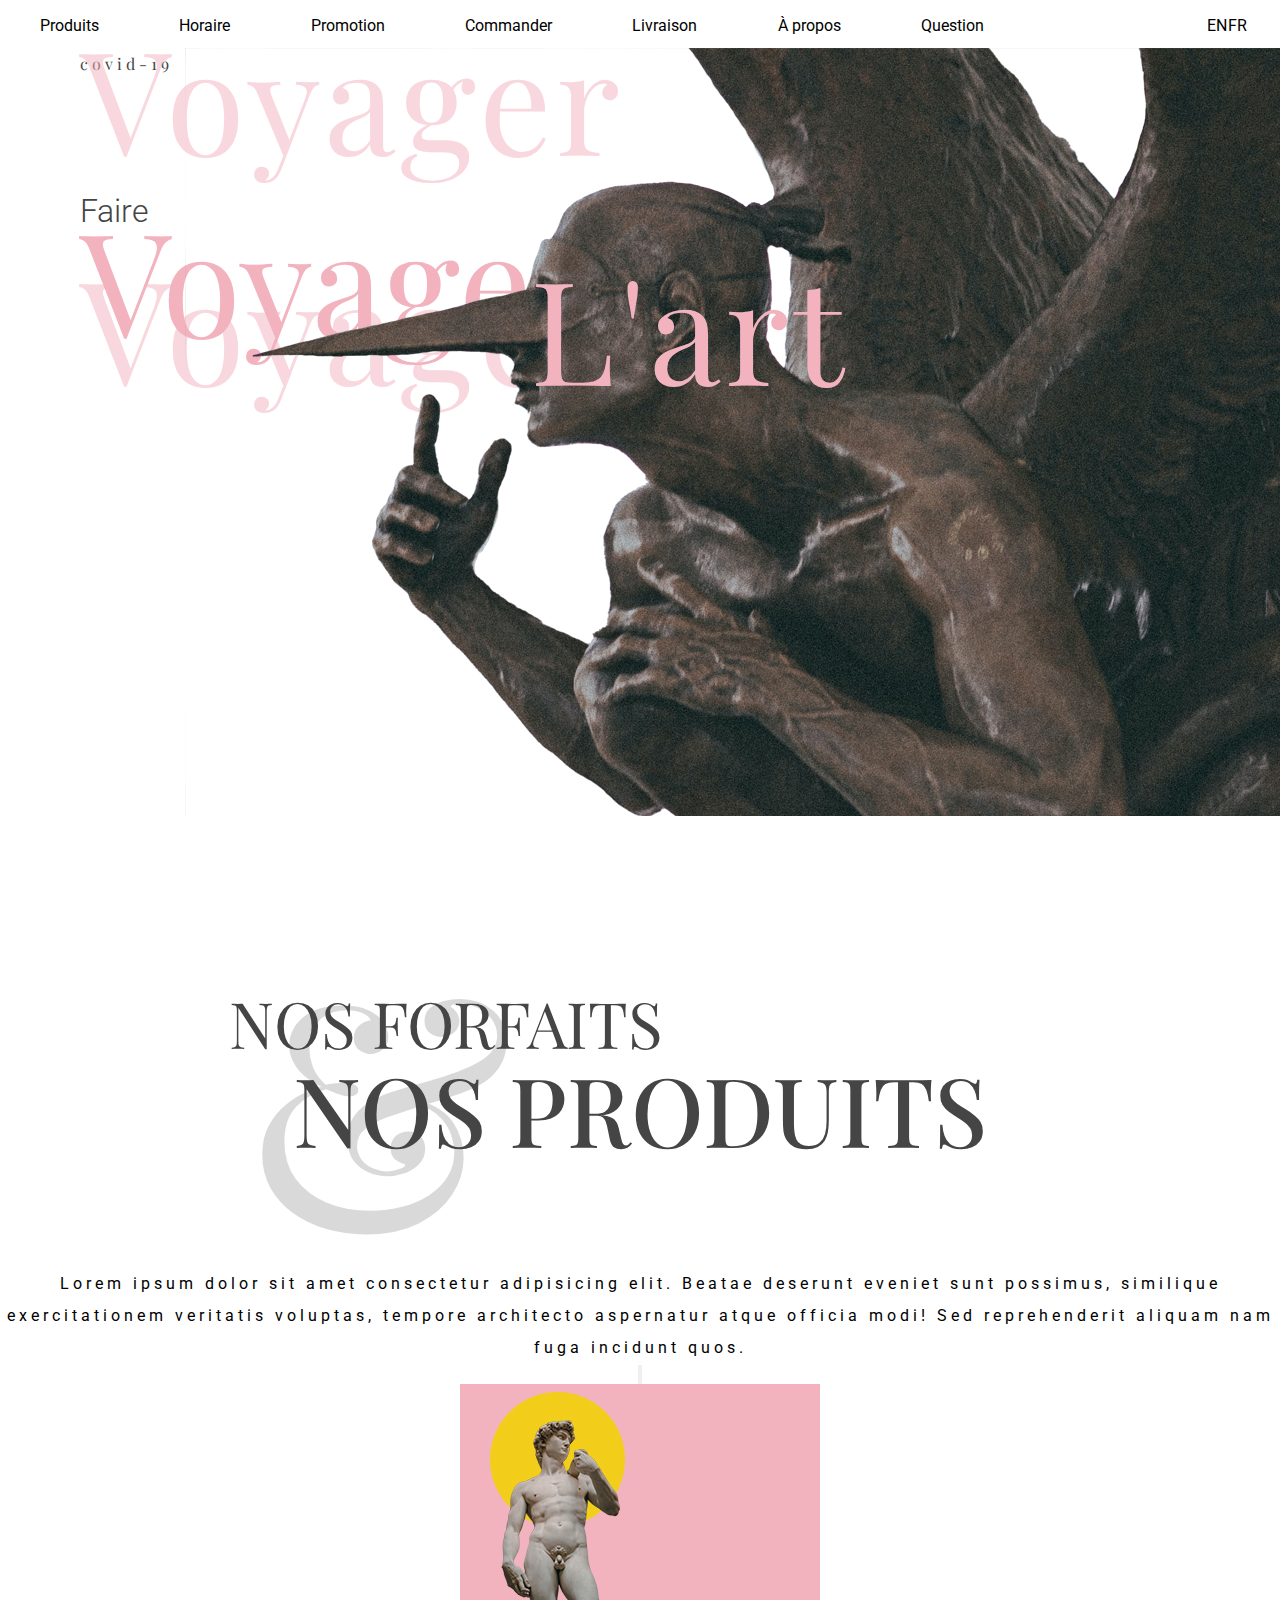
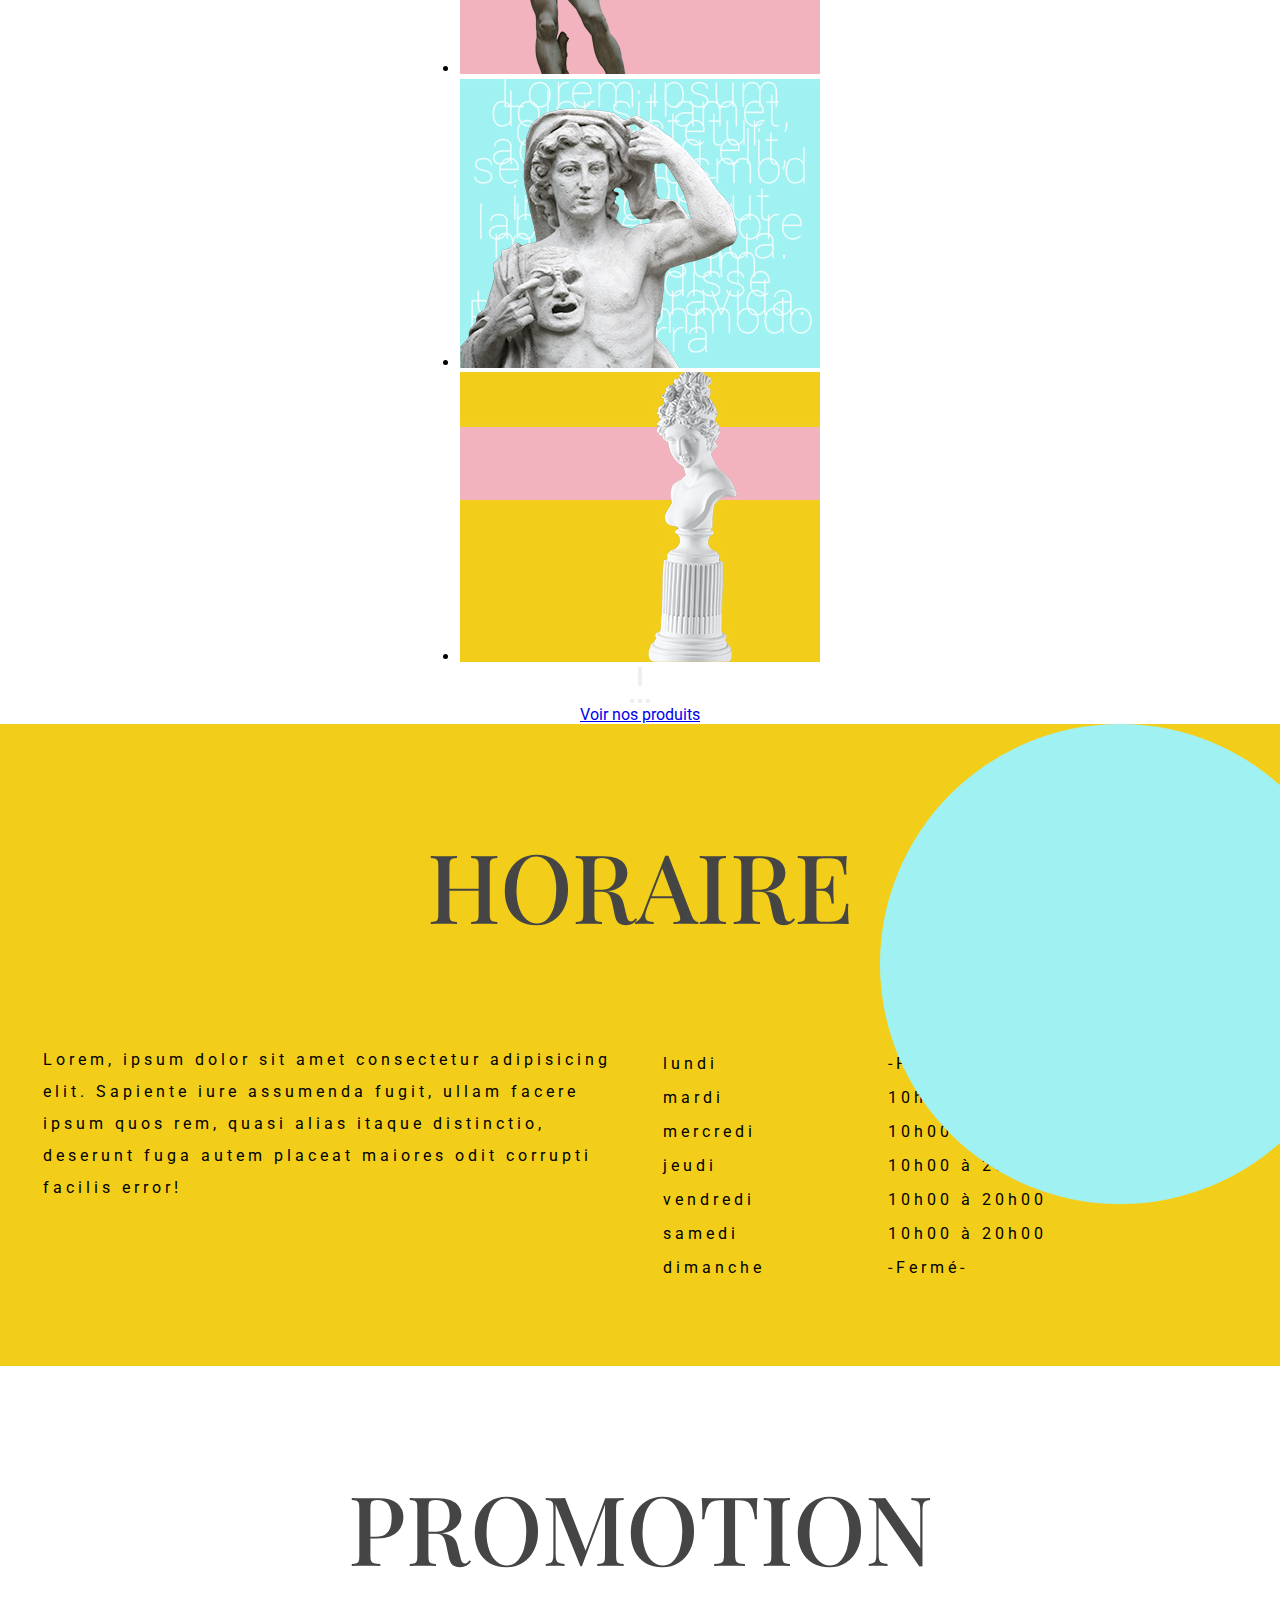
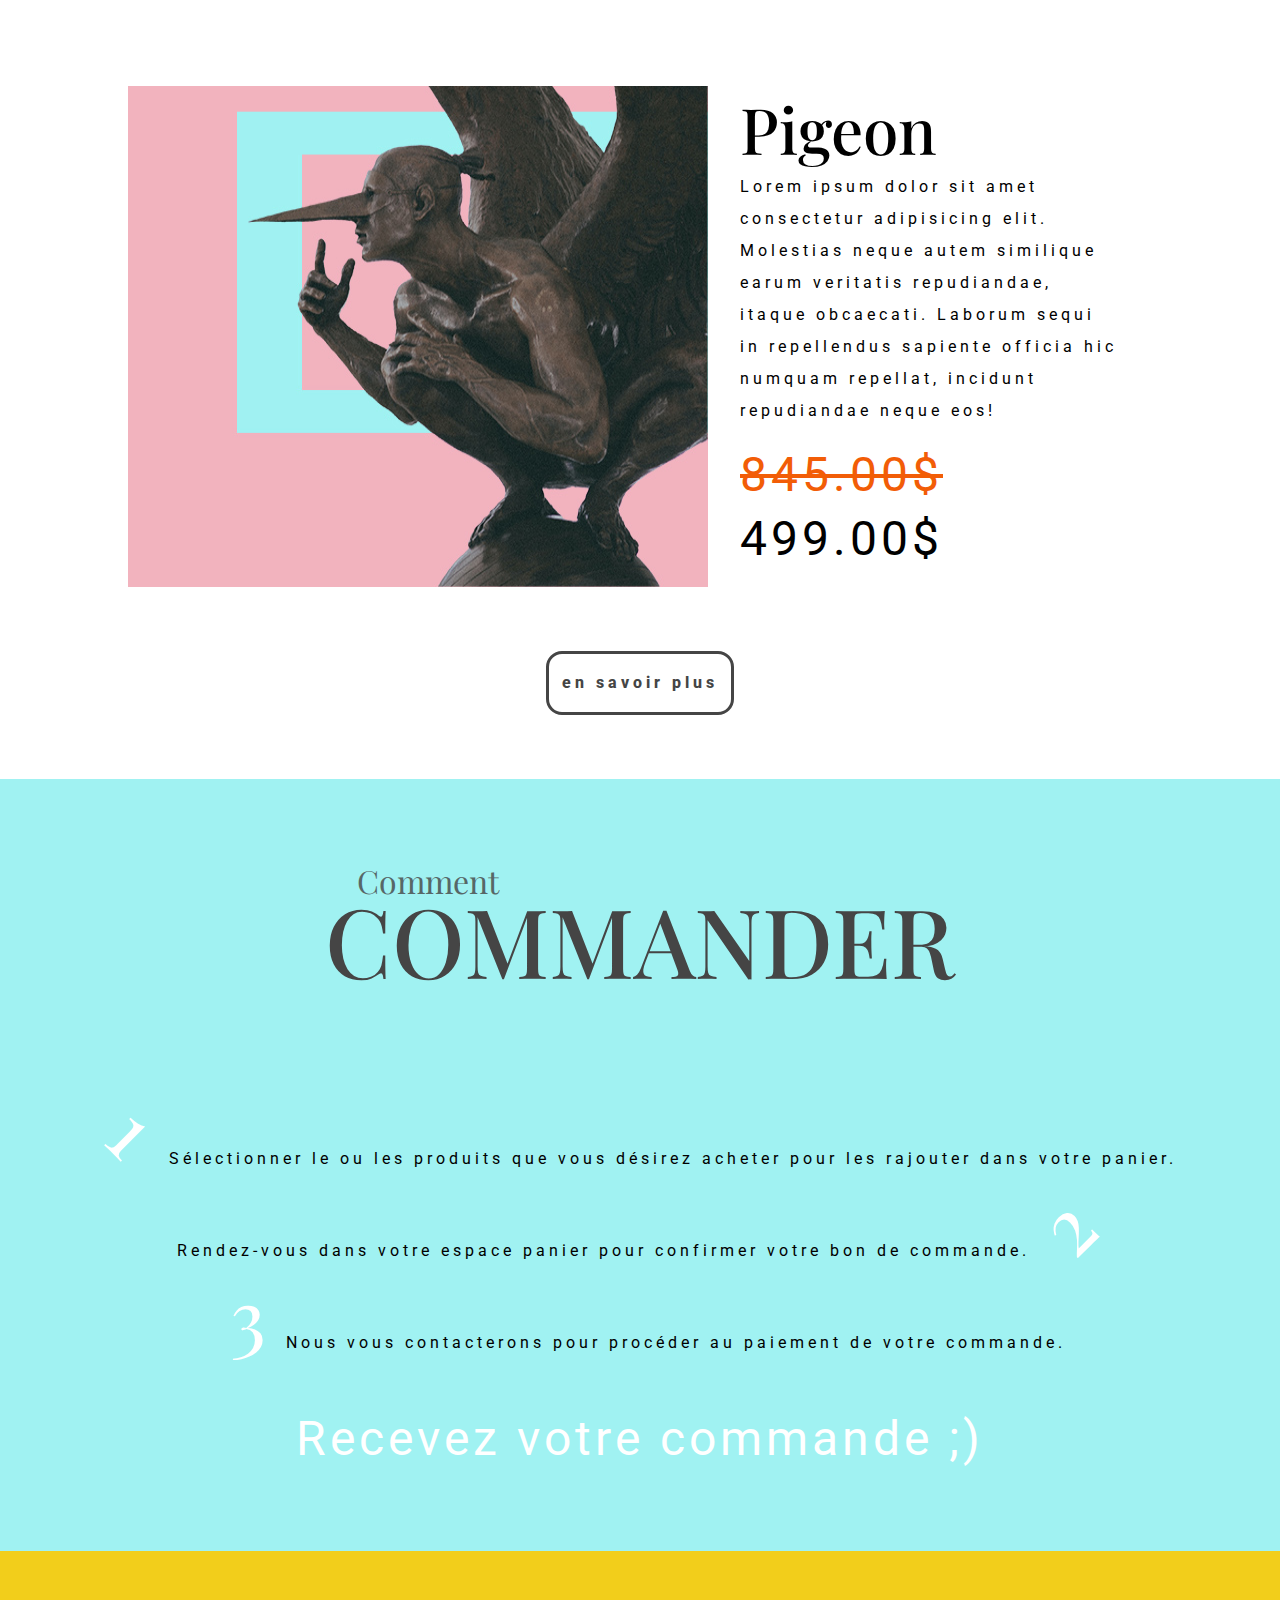
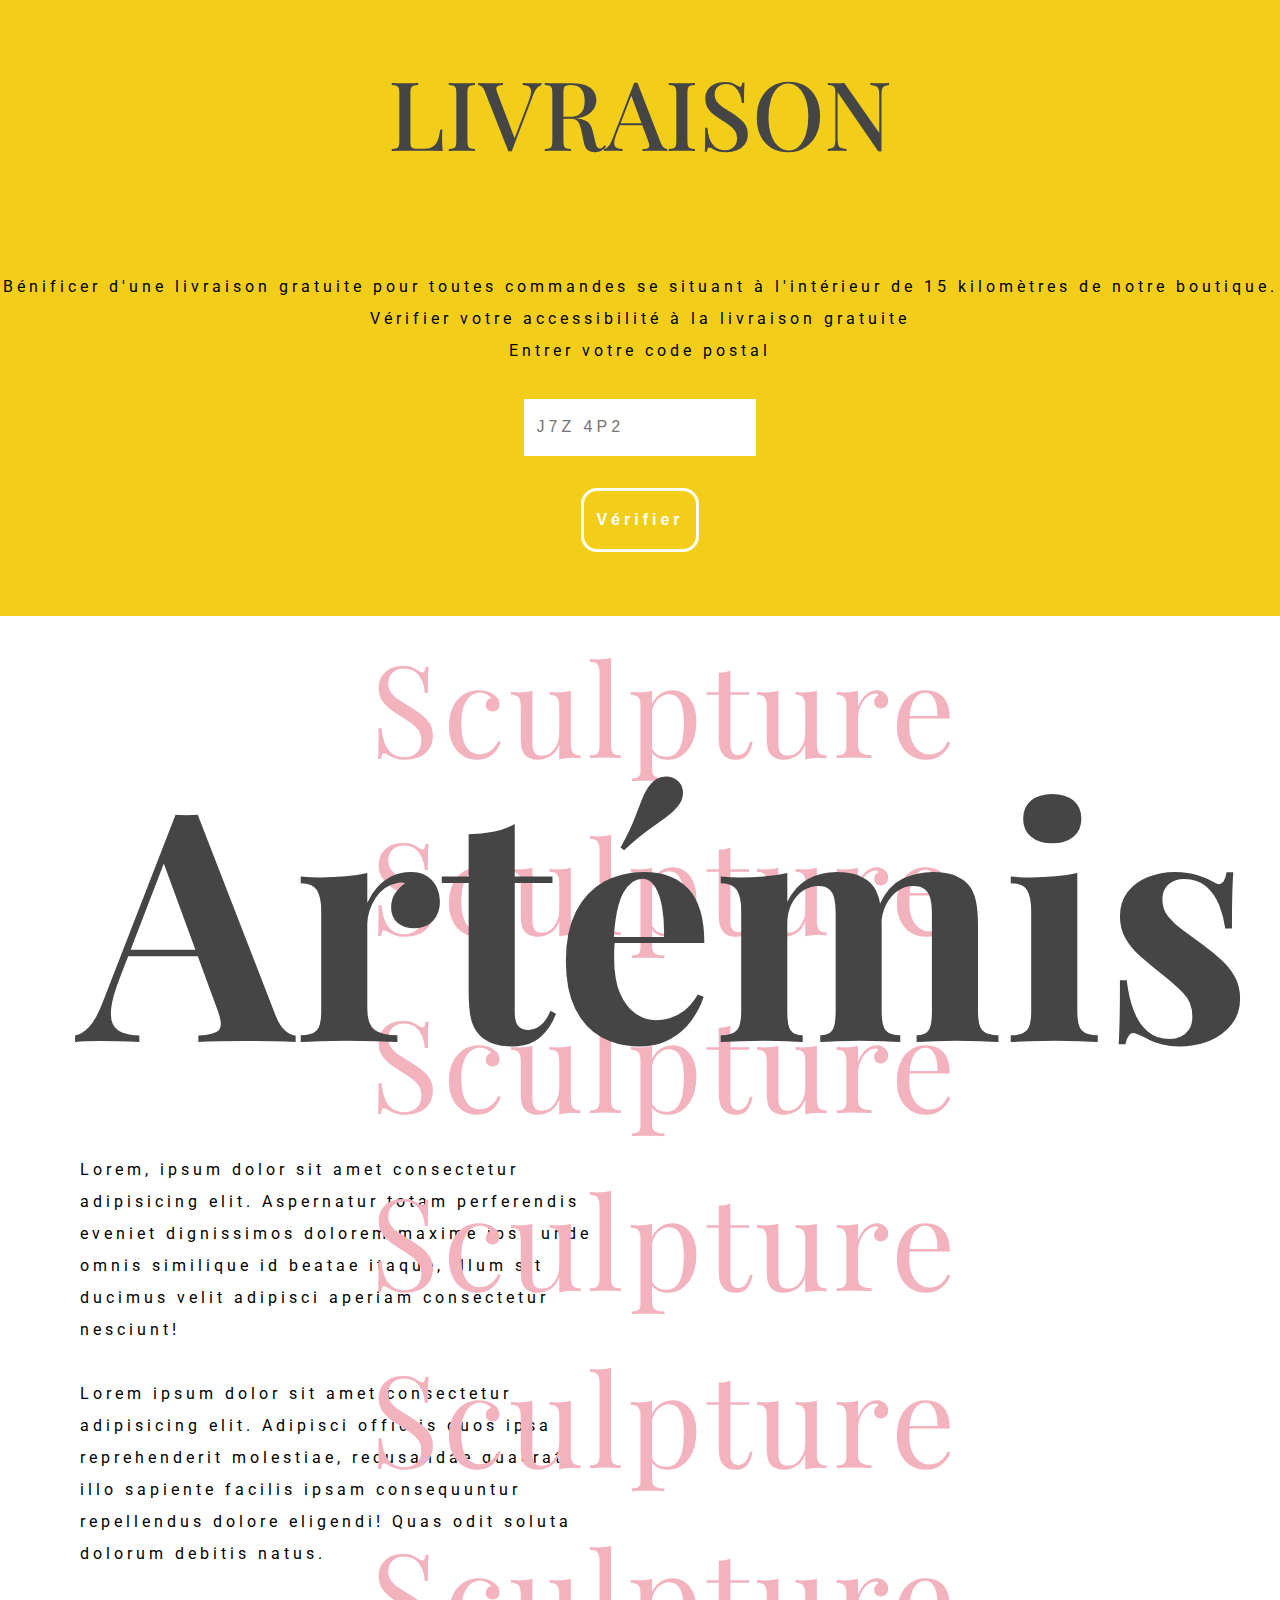
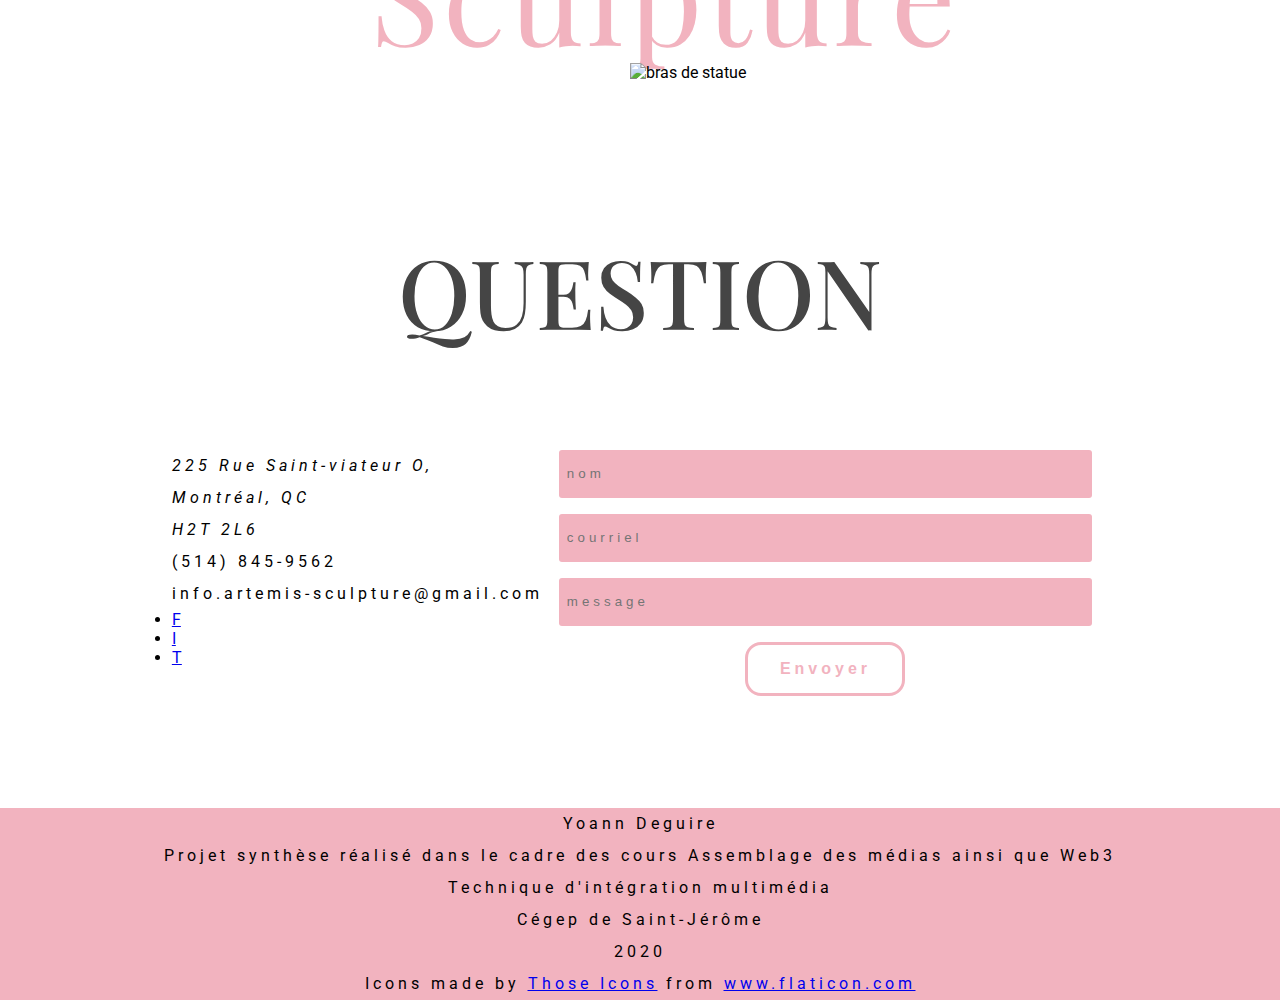
==== commit 6fc72100: "html" ====
--- a/index.html
+++ b/index.html
@@ -47,6 +47,26 @@
                     <span>&</span>
                 </div>
                 <p>Lorem ipsum dolor sit amet consectetur adipisicing elit. Beatae deserunt eveniet sunt possimus, similique exercitationem veritatis voluptas, tempore architecto aspernatur atque officia modi! Sed reprehenderit aliquam nam fuga incidunt quos.</p>
+                <div class="carousel">
+                    <button class="carousel_fleche">
+                        <img src="images/icon/back.svg" alt="">
+                    </button>
+                    <div class="carousel_liste-container">
+                        <ul class="carousel_liste">
+                            <li class="carousel-item"><img src="images/dave/dave-360.jpg" alt=""></li>
+                            <li class="carousel-item"><img src="images/eum/eum-360.jpg" alt=""></li>
+                            <li class="carousel-item"><img src="images/lise/lise-360.jpg" alt=""></li>
+                        </ul>
+                    </div>
+                    <button class="carousel_fleche">
+                        <img src="images/icon/next.svg" alt="">
+                    </button>
+                    <div class="carousel_nav">
+                        <button class="carousel_indicator"></button>
+                        <button class="carousel_indicator"></button>
+                        <button class="carousel_indicator"></button>
+                    </div>
+                </div>
                 <a href="liste.html">Voir nos produits</a>
             </section>
             <section id="horaire">
@@ -167,6 +187,7 @@
             <p>Technique d'intégration multimédia</p>
             <p>Cégep de Saint-Jérôme</p>
             <p>2020</p>
+            <p>Icons made by <a href="https://www.flaticon.com/authors/those-icons" title="Those Icons">Those Icons</a> from <a href="https://www.flaticon.com/" title="Flaticon"> www.flaticon.com</a></p>
         </footer>
     </div>
     <script src="script.js"></script>
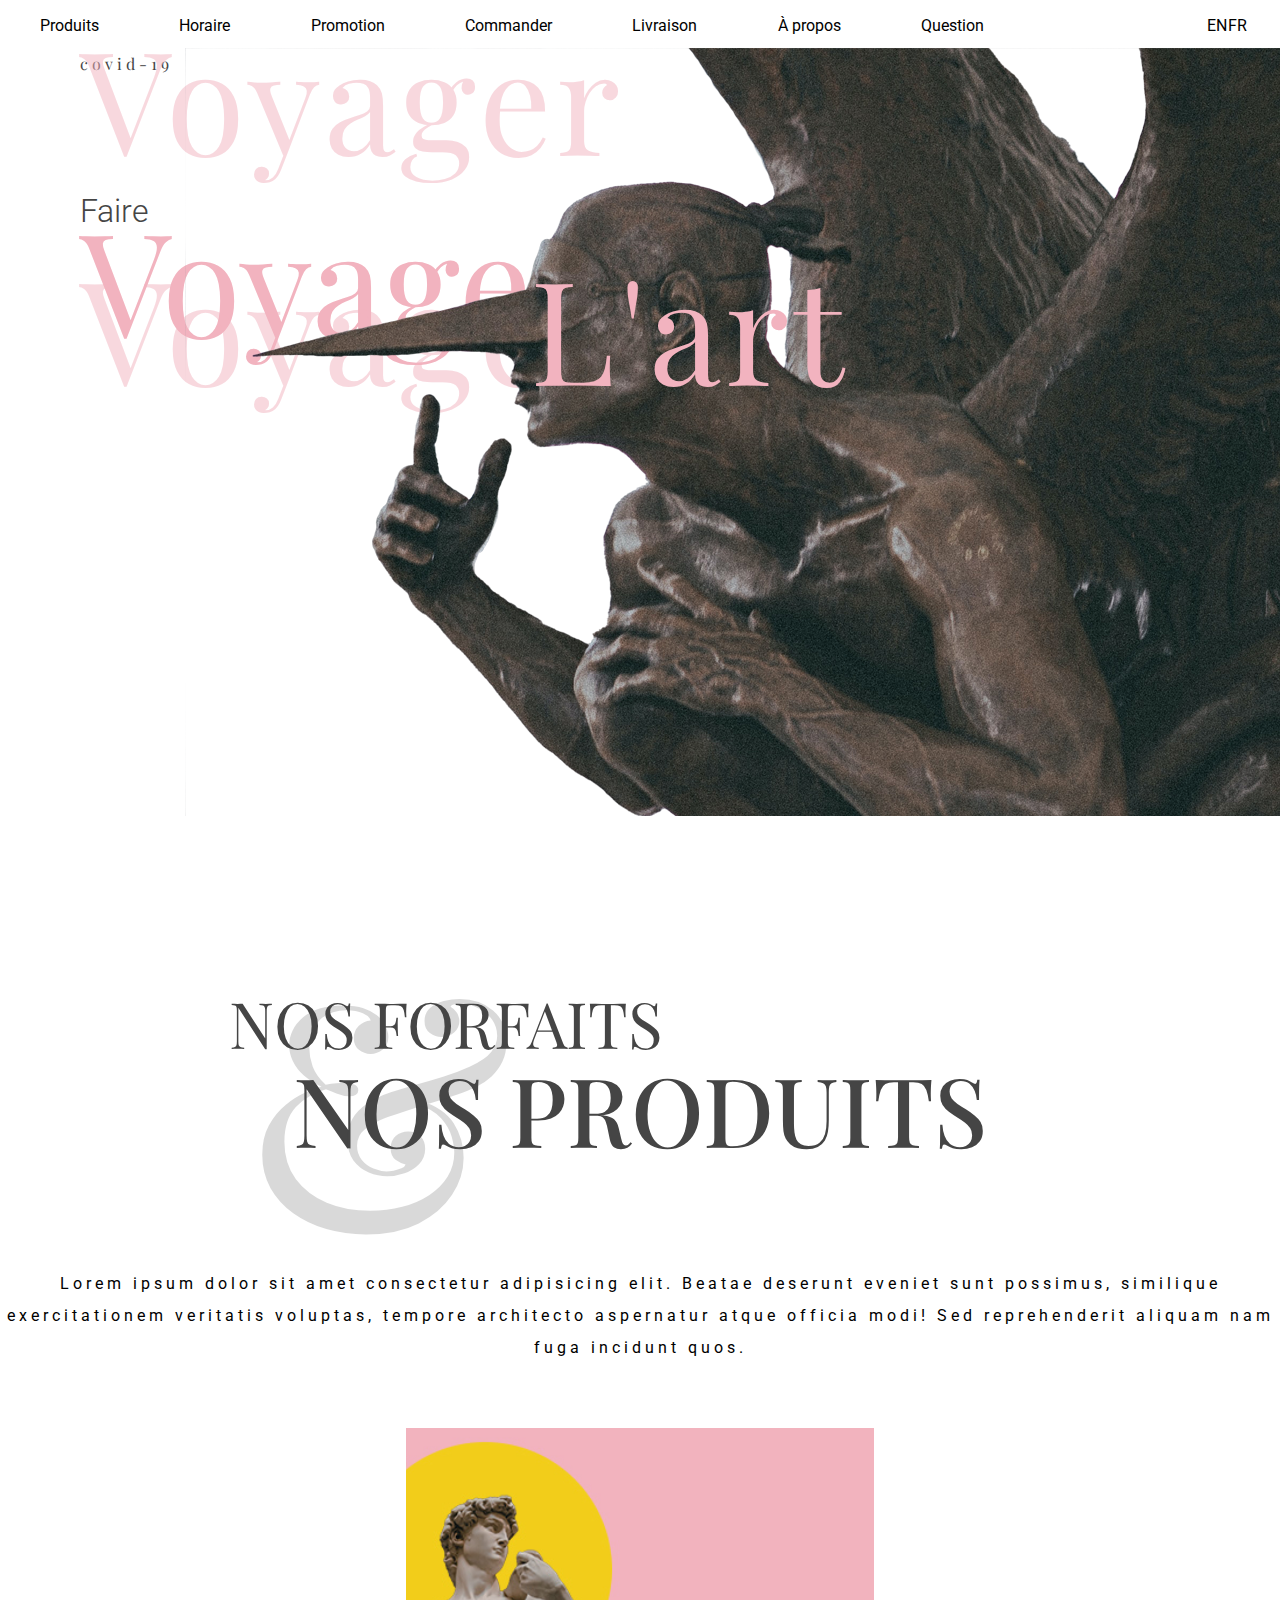
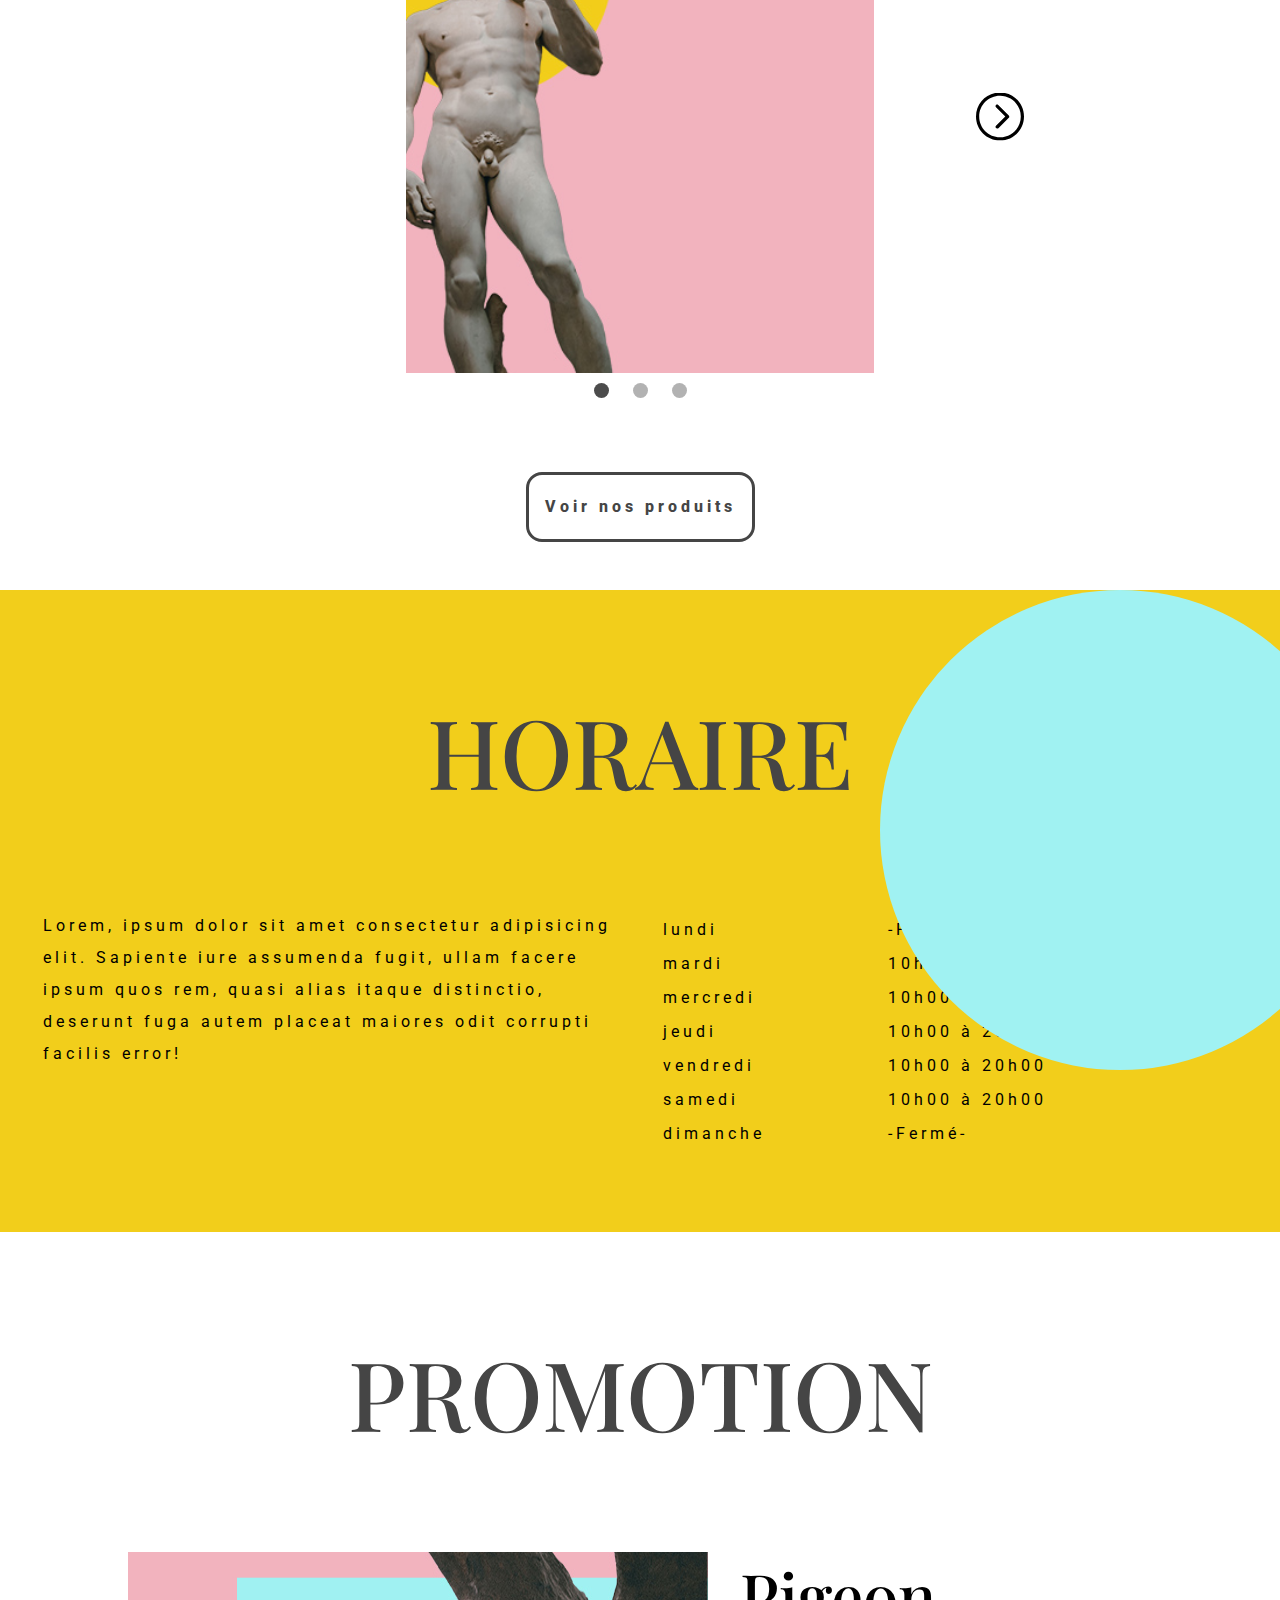
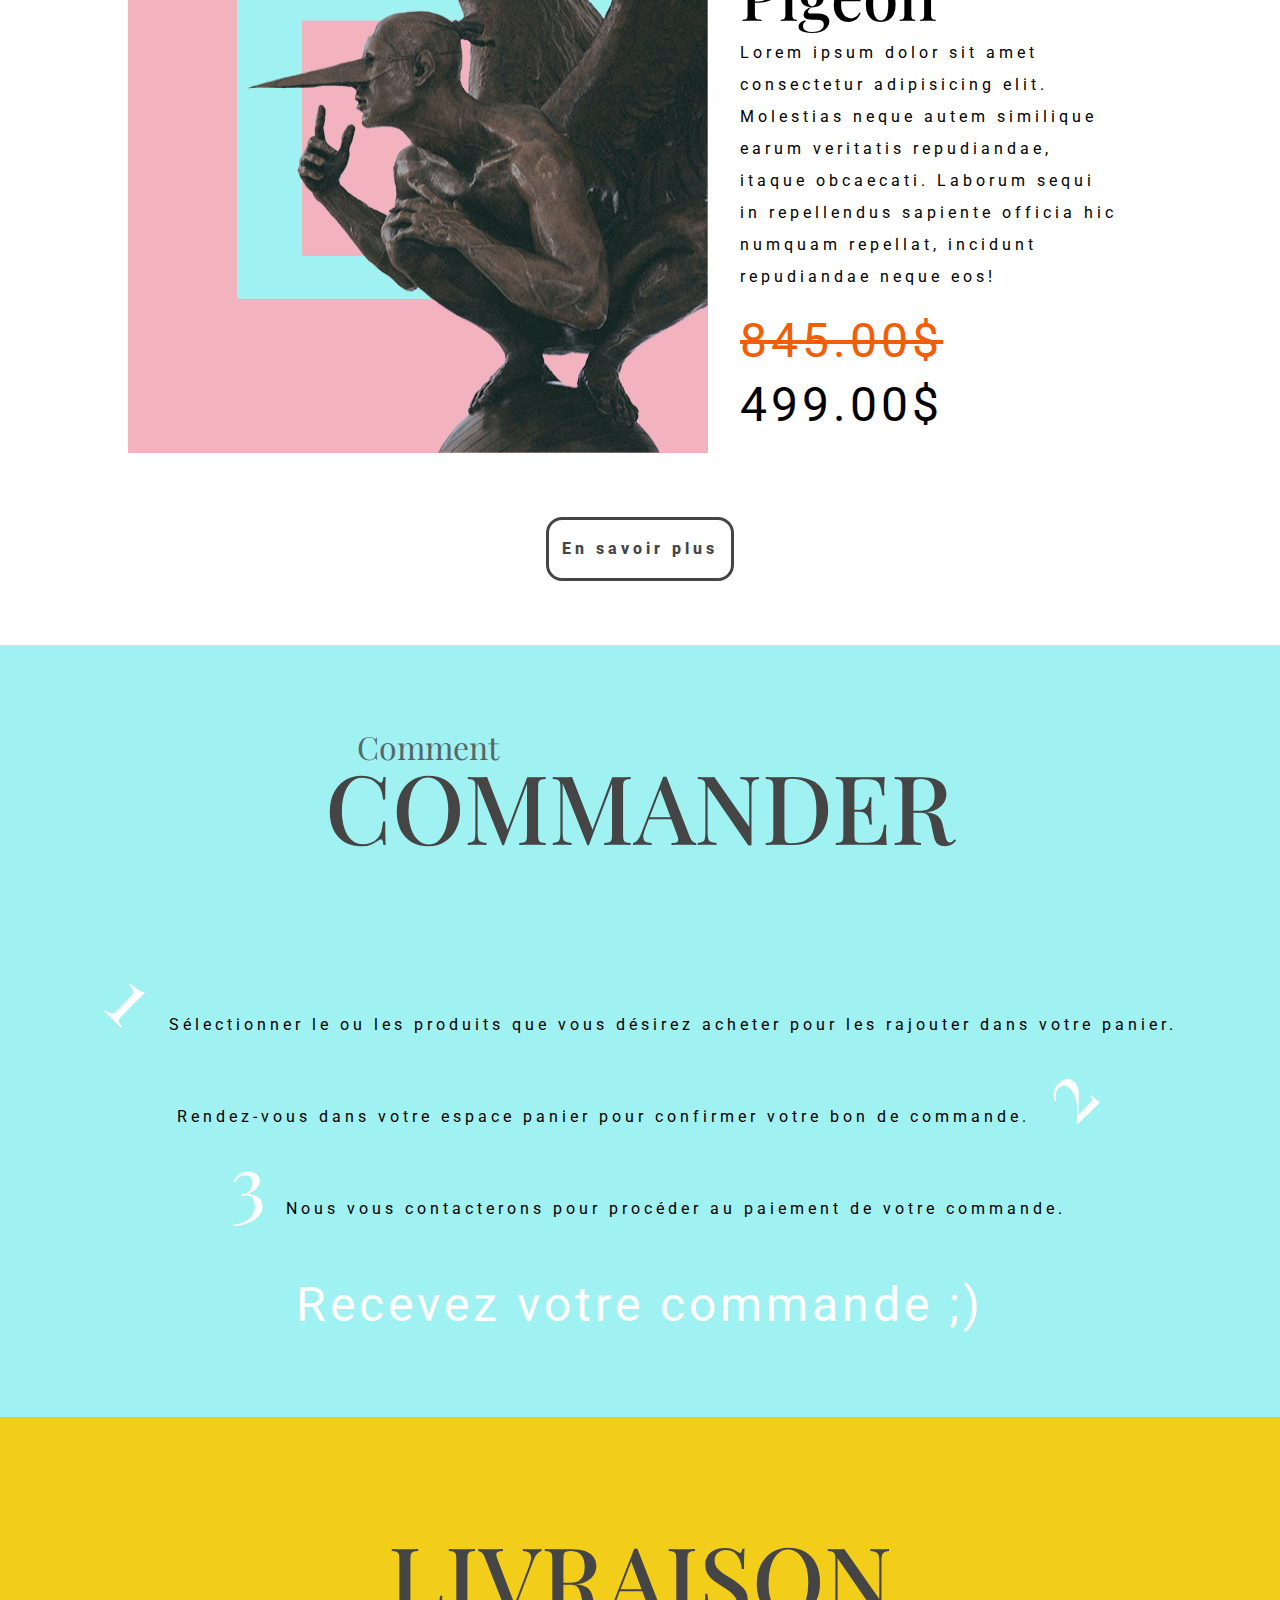
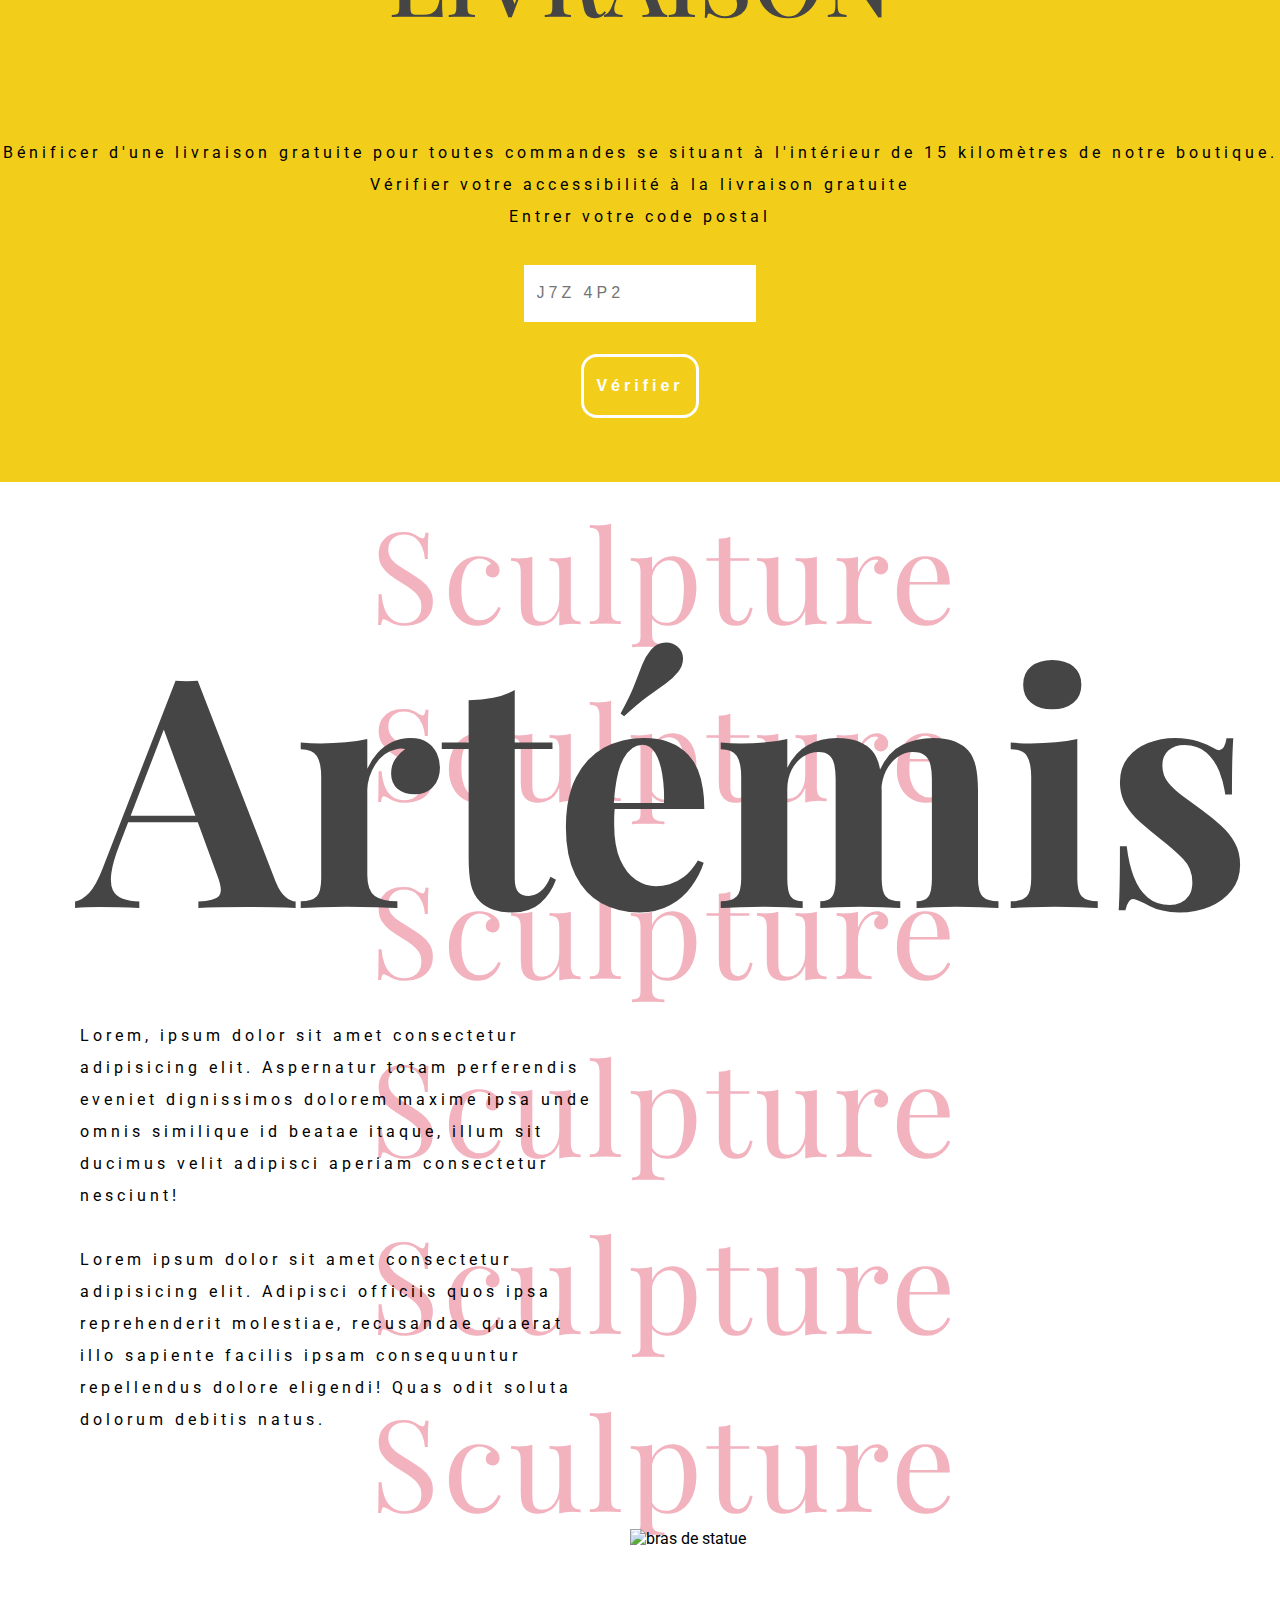
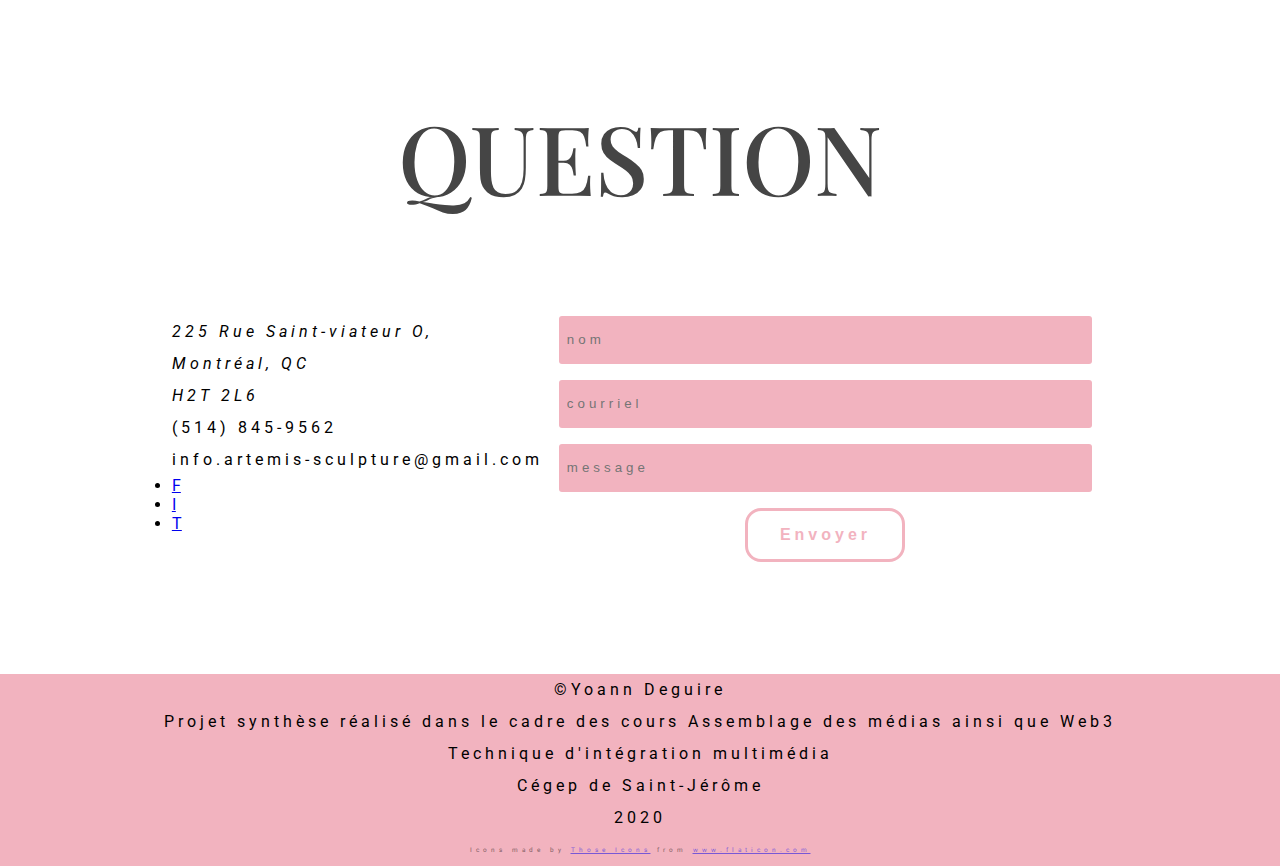
==== commit 1a3ad74a: "carousel et quelques details" ====
--- a/index.html
+++ b/index.html
@@ -48,26 +48,26 @@
                 </div>
                 <p>Lorem ipsum dolor sit amet consectetur adipisicing elit. Beatae deserunt eveniet sunt possimus, similique exercitationem veritatis voluptas, tempore architecto aspernatur atque officia modi! Sed reprehenderit aliquam nam fuga incidunt quos.</p>
                 <div class="carousel">
-                    <button class="carousel_fleche">
-                        <img src="images/icon/back.svg" alt="">
+                    <button class="carousel-fleche gauche cacher">
+                        <img src="images/icon/next.svg" alt="">
                     </button>
                     <div class="carousel_liste-container">
-                        <ul class="carousel_liste">
-                            <li class="carousel-item"><img src="images/dave/dave-360.jpg" alt=""></li>
-                            <li class="carousel-item"><img src="images/eum/eum-360.jpg" alt=""></li>
-                            <li class="carousel-item"><img src="images/lise/lise-360.jpg" alt=""></li>
+                        <ul class="carousel-liste">
+                            <li class="carousel-item focusItem"><img class="carousel-image"src="images/dave/dave-580.jpg" alt=""></li>
+                            <li class="carousel-item"><img class="carousel-image"src="images/eum/eum-580.jpg" alt=""></li>
+                            <li class="carousel-item"><img class="carousel-image"src="images/lise/lise-580.jpg" alt=""></li>
                         </ul>
                     </div>
-                    <button class="carousel_fleche">
+                    <button class="carousel-fleche droite">
                         <img src="images/icon/next.svg" alt="">
                     </button>
-                    <div class="carousel_nav">
-                        <button class="carousel_indicator"></button>
-                        <button class="carousel_indicator"></button>
-                        <button class="carousel_indicator"></button>
+                    <div class="carousel-nav">
+                        <button class="carousel-indicator focus"></button>
+                        <button class="carousel-indicator"></button>
+                        <button class="carousel-indicator"></button>
                     </div>
                 </div>
-                <a href="liste.html">Voir nos produits</a>
+                <a href="liste.html" class="voirProduit">Voir nos produits</a>
             </section>
             <section id="horaire">
                 <h2>Horaire</h2>
@@ -116,7 +116,7 @@
                         <p class="price">499.00$</p>
                     </div>
                 </article>
-                <a href="produit.html">en savoir plus</a>
+                <a href="produit.html">En savoir plus</a>
             </section>
             <section id="commander">
                 <div class="titre-commander">
@@ -182,7 +182,7 @@
             </section>
         </main>
         <footer>
-            <p>Yoann Deguire</p>
+            <p>&#169;Yoann Deguire</p>
             <p>Projet synthèse réalisé dans le cadre des cours Assemblage des médias ainsi que Web3</p>
             <p>Technique d'intégration multimédia</p>
             <p>Cégep de Saint-Jérôme</p>
--- a/boilerplateSASS/style.css
+++ b/boilerplateSASS/style.css
@@ -40,6 +40,25 @@
   line-height: 2rem;
 }
 
+footer {
+  display: -webkit-box;
+  display: -ms-flexbox;
+  display: flex;
+  -webkit-box-orient: vertical;
+  -webkit-box-direction: normal;
+      -ms-flex-direction: column;
+          flex-direction: column;
+  -webkit-box-align: center;
+      -ms-flex-align: center;
+          align-items: center;
+  background-color: var(--rose);
+}
+
+footer p:last-of-type, footer main > header div.titre-hero span:last-of-type, main > header div.titre-hero footer span:last-of-type {
+  font-size: .4rem;
+  opacity: .5;
+}
+
 @-webkit-keyframes haut {
   from {
     opacity: 0;
@@ -160,20 +179,6 @@
   font-size: 9rem;
   color: var(--rose);
   z-index: 100;
-}
-
-footer {
-  display: -webkit-box;
-  display: -ms-flexbox;
-  display: flex;
-  -webkit-box-orient: vertical;
-  -webkit-box-direction: normal;
-      -ms-flex-direction: column;
-          flex-direction: column;
-  -webkit-box-align: center;
-      -ms-flex-align: center;
-          align-items: center;
-  background-color: var(--rose);
 }
 
 section.listeProduits div.liste {
@@ -473,6 +478,131 @@
   background-color: var(--bleu);
 }
 
+.carousel {
+  display: -webkit-box;
+  display: -ms-flexbox;
+  display: flex;
+  -webkit-box-orient: vertical;
+  -webkit-box-direction: normal;
+      -ms-flex-direction: column;
+          flex-direction: column;
+  -webkit-box-align: center;
+      -ms-flex-align: center;
+          align-items: center;
+  position: relative;
+  height: 580px;
+  width: 50%;
+  margin: 4rem auto;
+}
+
+.carousel .carousel-fleche {
+  position: absolute;
+  top: 50%;
+  -webkit-transform: translateY(-50%);
+          transform: translateY(-50%);
+  background: transparent;
+  border: 0;
+  cursor: pointer;
+}
+
+.carousel .carousel-fleche img {
+  width: 3rem;
+  z-index: 100;
+}
+
+.carousel .gauche {
+  left: -4rem;
+  -webkit-transform: rotateZ(180deg);
+          transform: rotateZ(180deg);
+}
+
+.carousel .droite {
+  right: -4rem;
+}
+
+.carousel .cacher {
+  display: none;
+}
+
+.carousel .carousel_liste-container {
+  height: 100%;
+  width: 468px;
+  position: relative;
+  overflow: hidden;
+}
+
+.carousel .carousel_liste-container .carousel-liste {
+  list-style-type: none;
+  position: relative;
+  height: 100%;
+  -webkit-transition: -webkit-transform 250ms ease-in;
+  transition: -webkit-transform 250ms ease-in;
+  transition: transform 250ms ease-in;
+  transition: transform 250ms ease-in, -webkit-transform 250ms ease-in;
+}
+
+.carousel .carousel_liste-container .carousel-liste .carousel-item {
+  position: absolute;
+  top: 0;
+  bottom: 0;
+  width: 100%;
+}
+
+.carousel .carousel_liste-container .carousel-liste .carousel-item .carousel-image {
+  width: 100%;
+  height: 100%;
+  -o-object-fit: cover;
+     object-fit: cover;
+}
+
+.carousel .carousel-nav {
+  display: -webkit-box;
+  display: -ms-flexbox;
+  display: flex;
+  -webkit-box-pack: center;
+      -ms-flex-pack: center;
+          justify-content: center;
+  padding: 10px 0;
+}
+
+.carousel .carousel-nav .carousel-indicator {
+  border: 0;
+  border-radius: 50%;
+  height: 15px;
+  width: 15px;
+  margin: 0 12px;
+  background-color: rgba(0, 0, 0, 0.3);
+  cursor: pointer;
+}
+
+.carousel .carousel-nav .focus {
+  background-color: rgba(0, 0, 0, 0.7);
+}
+
+a.voirProduit {
+  display: -webkit-box;
+  display: -ms-flexbox;
+  display: flex;
+  text-decoration: none;
+  color: var(--noir);
+  border: 3px solid var(--gris);
+  border-radius: 1rem;
+  color: var(--gris);
+  font-weight: 800;
+  letter-spacing: .25rem;
+  line-height: 2rem;
+  padding: 1rem;
+  margin-bottom: 3rem;
+  -webkit-transition: .2s;
+  transition: .2s;
+}
+
+a.voirProduit:hover {
+  border-color: var(--bleu);
+  color: var(--blanc);
+  background-color: var(--bleu);
+}
+
 section#commander {
   display: -webkit-box;
   display: -ms-flexbox;
@@ -580,6 +710,7 @@
 section#about div.contenue-about div.info {
   width: 40%;
   margin: 0 auto 0 5rem;
+  z-index: 55;
 }
 
 section#about div.contenue-about div.info p, section#about div.contenue-about div.info main > header div.titre-hero span, main > header div.titre-hero section#about div.contenue-about div.info span {
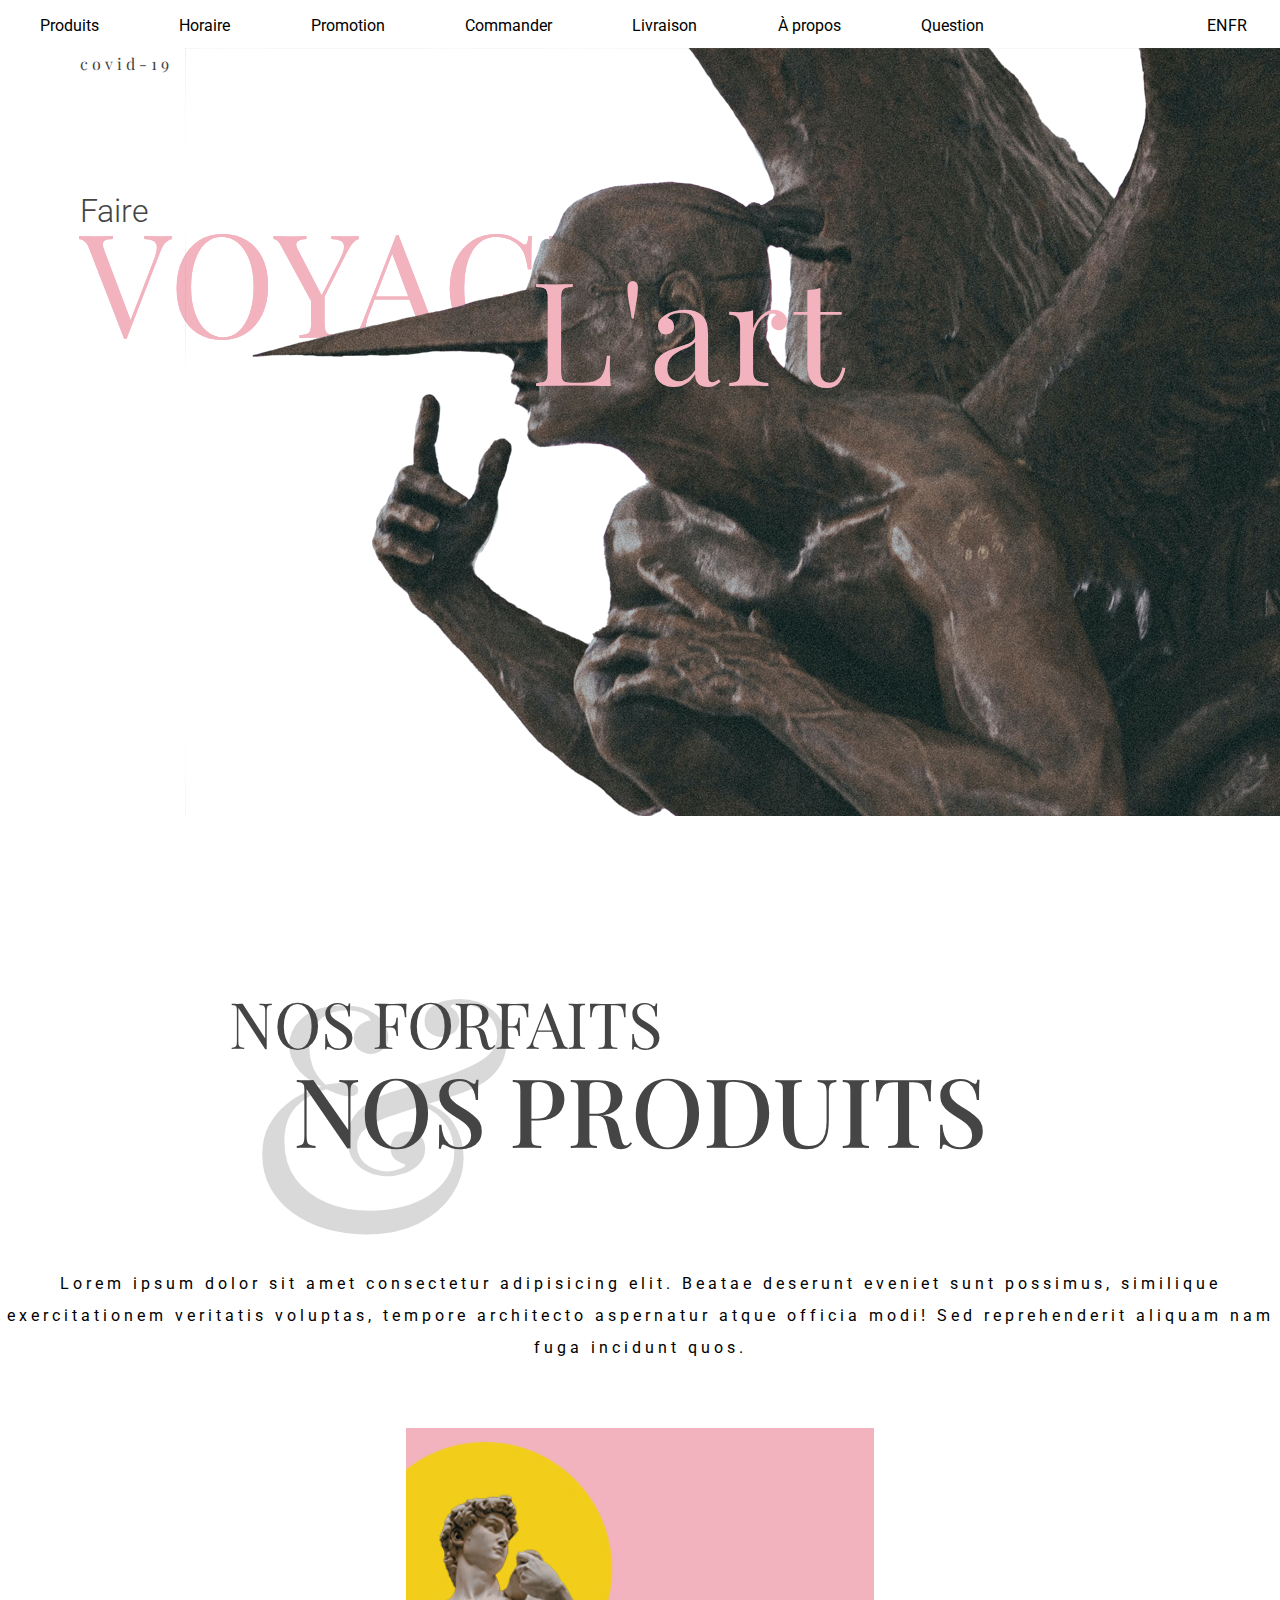
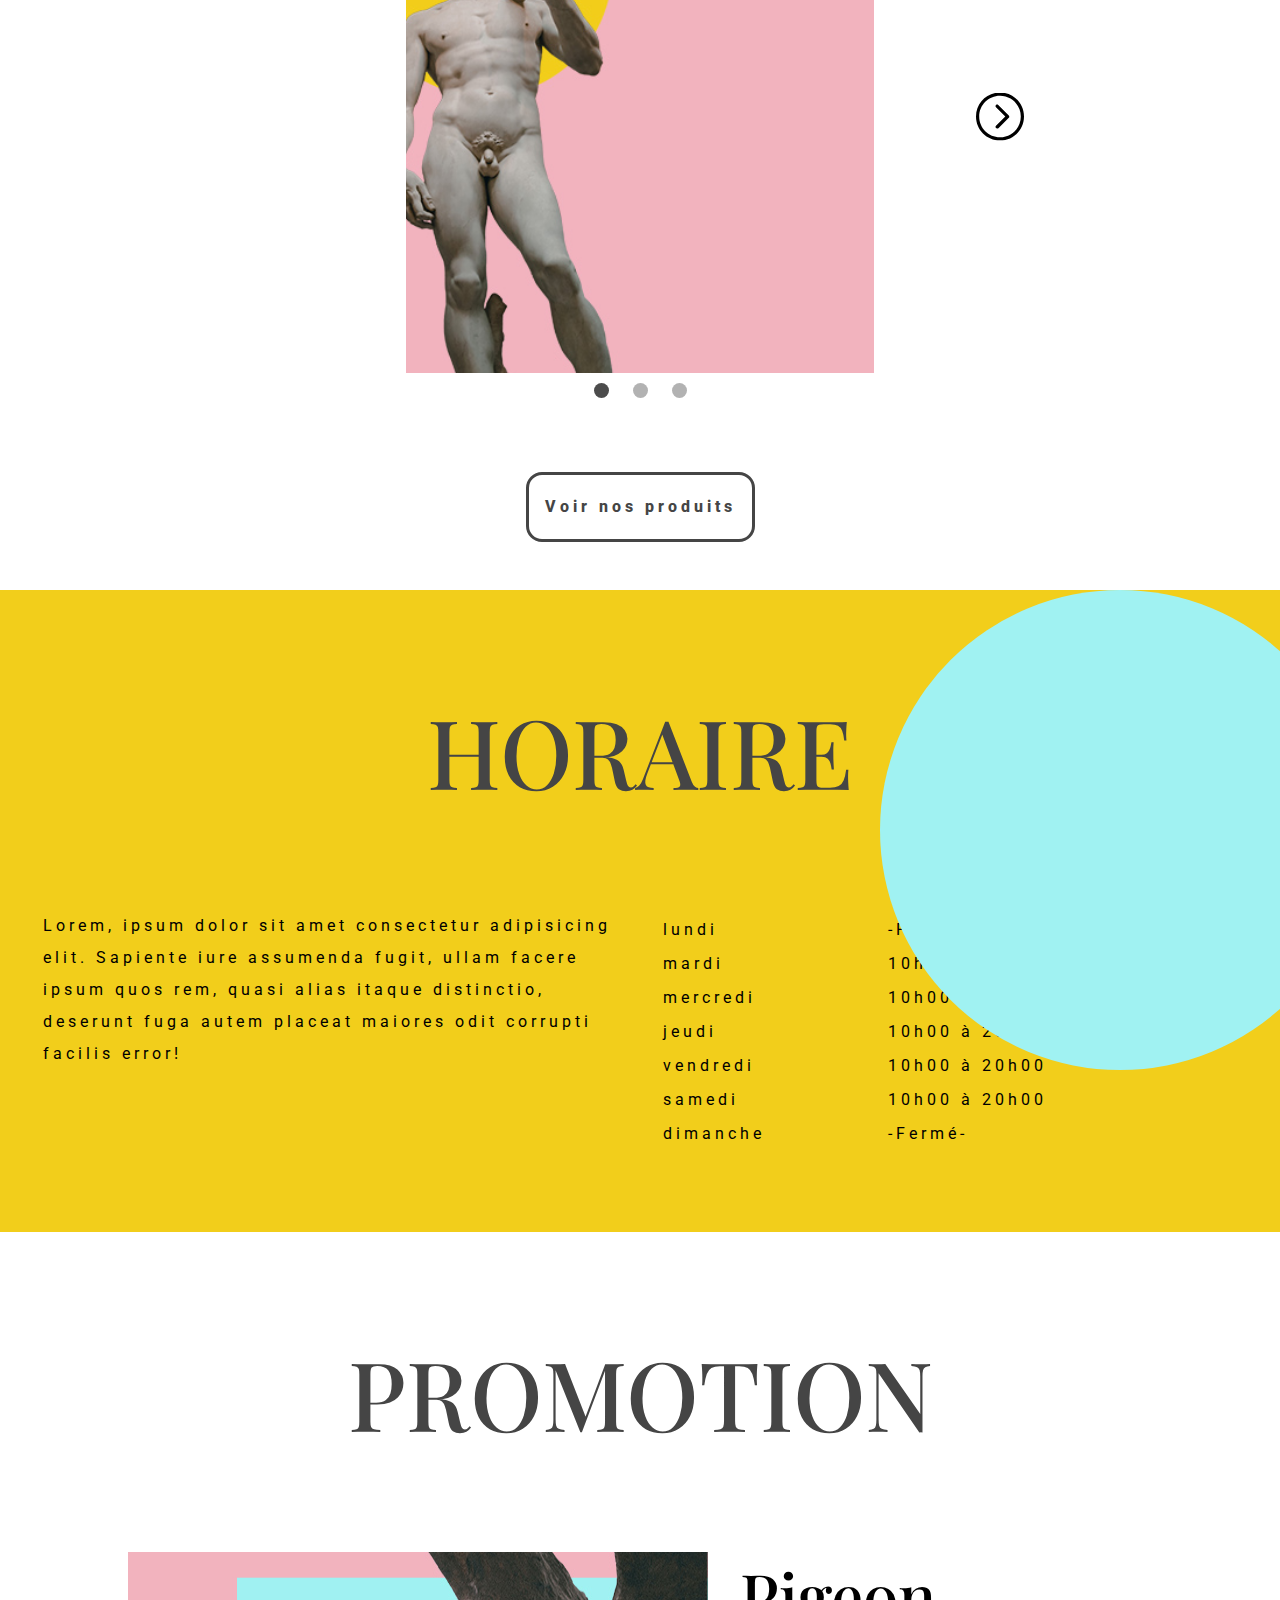
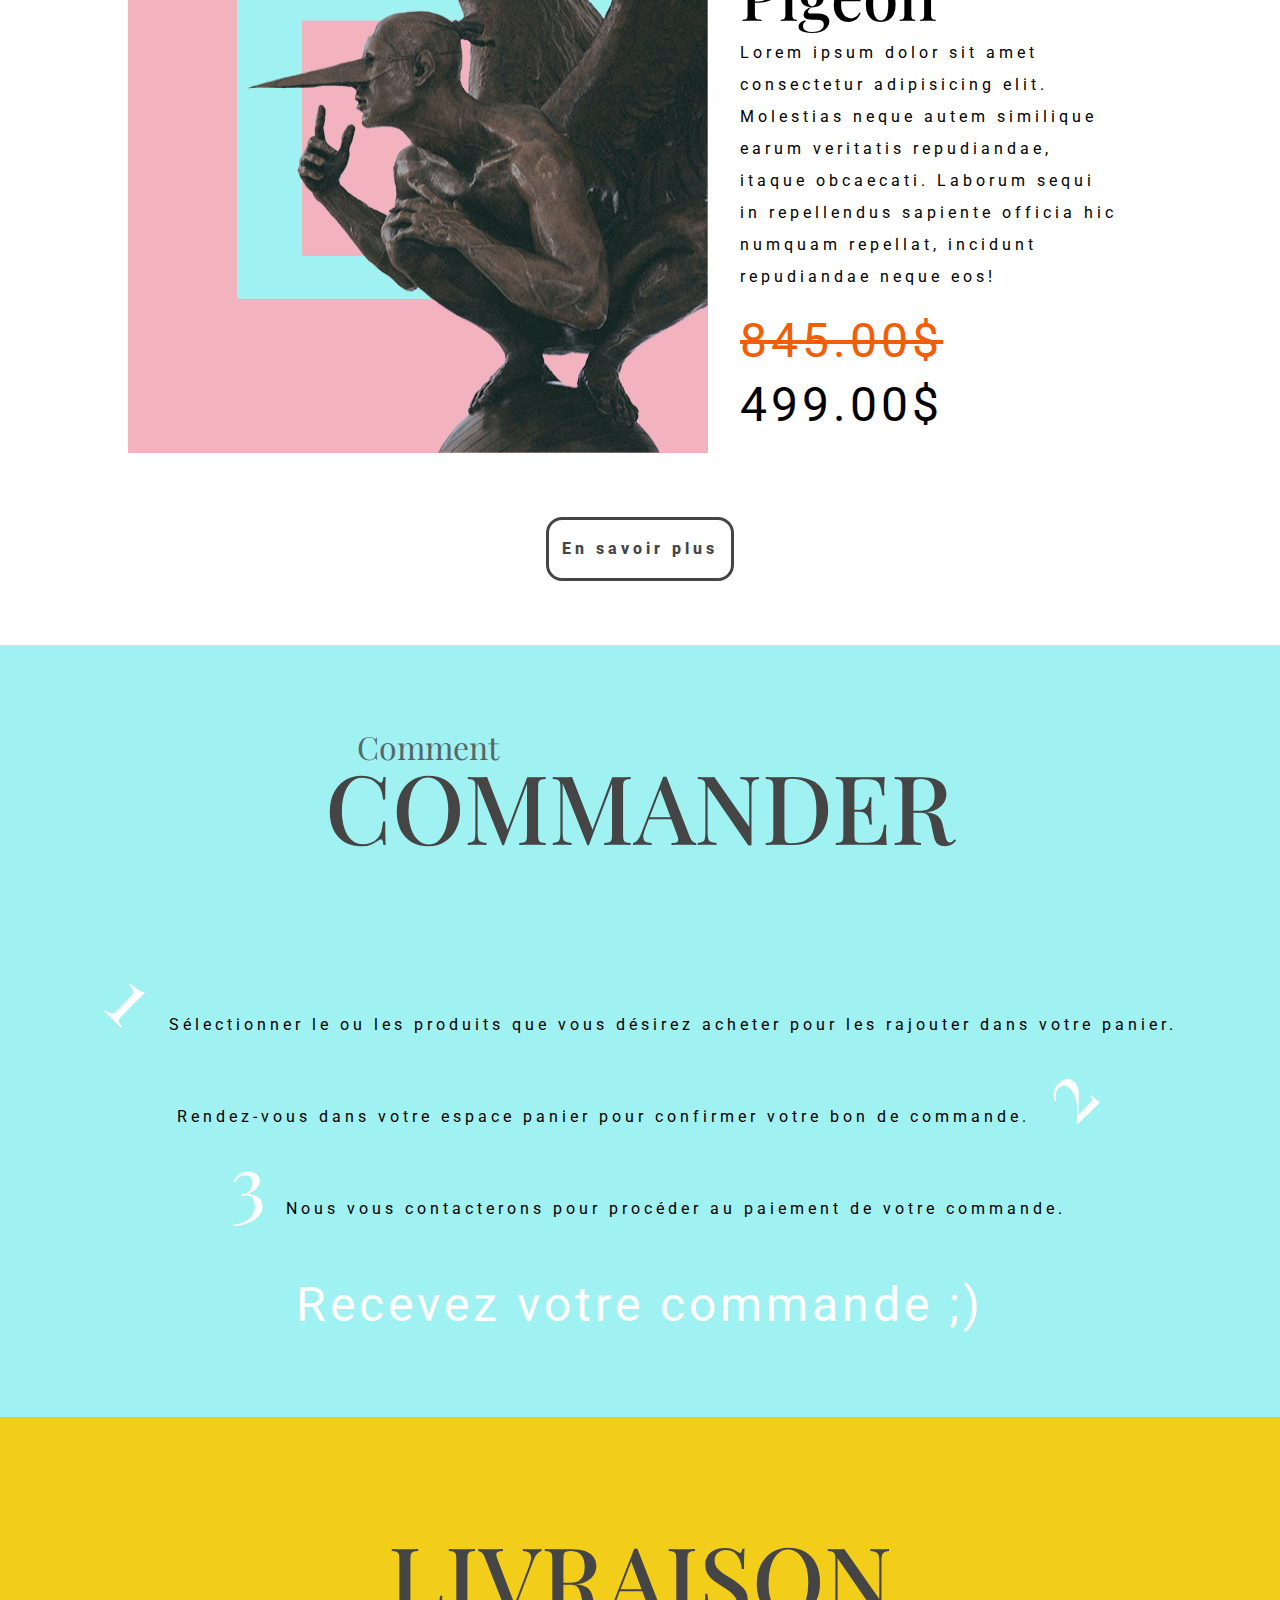
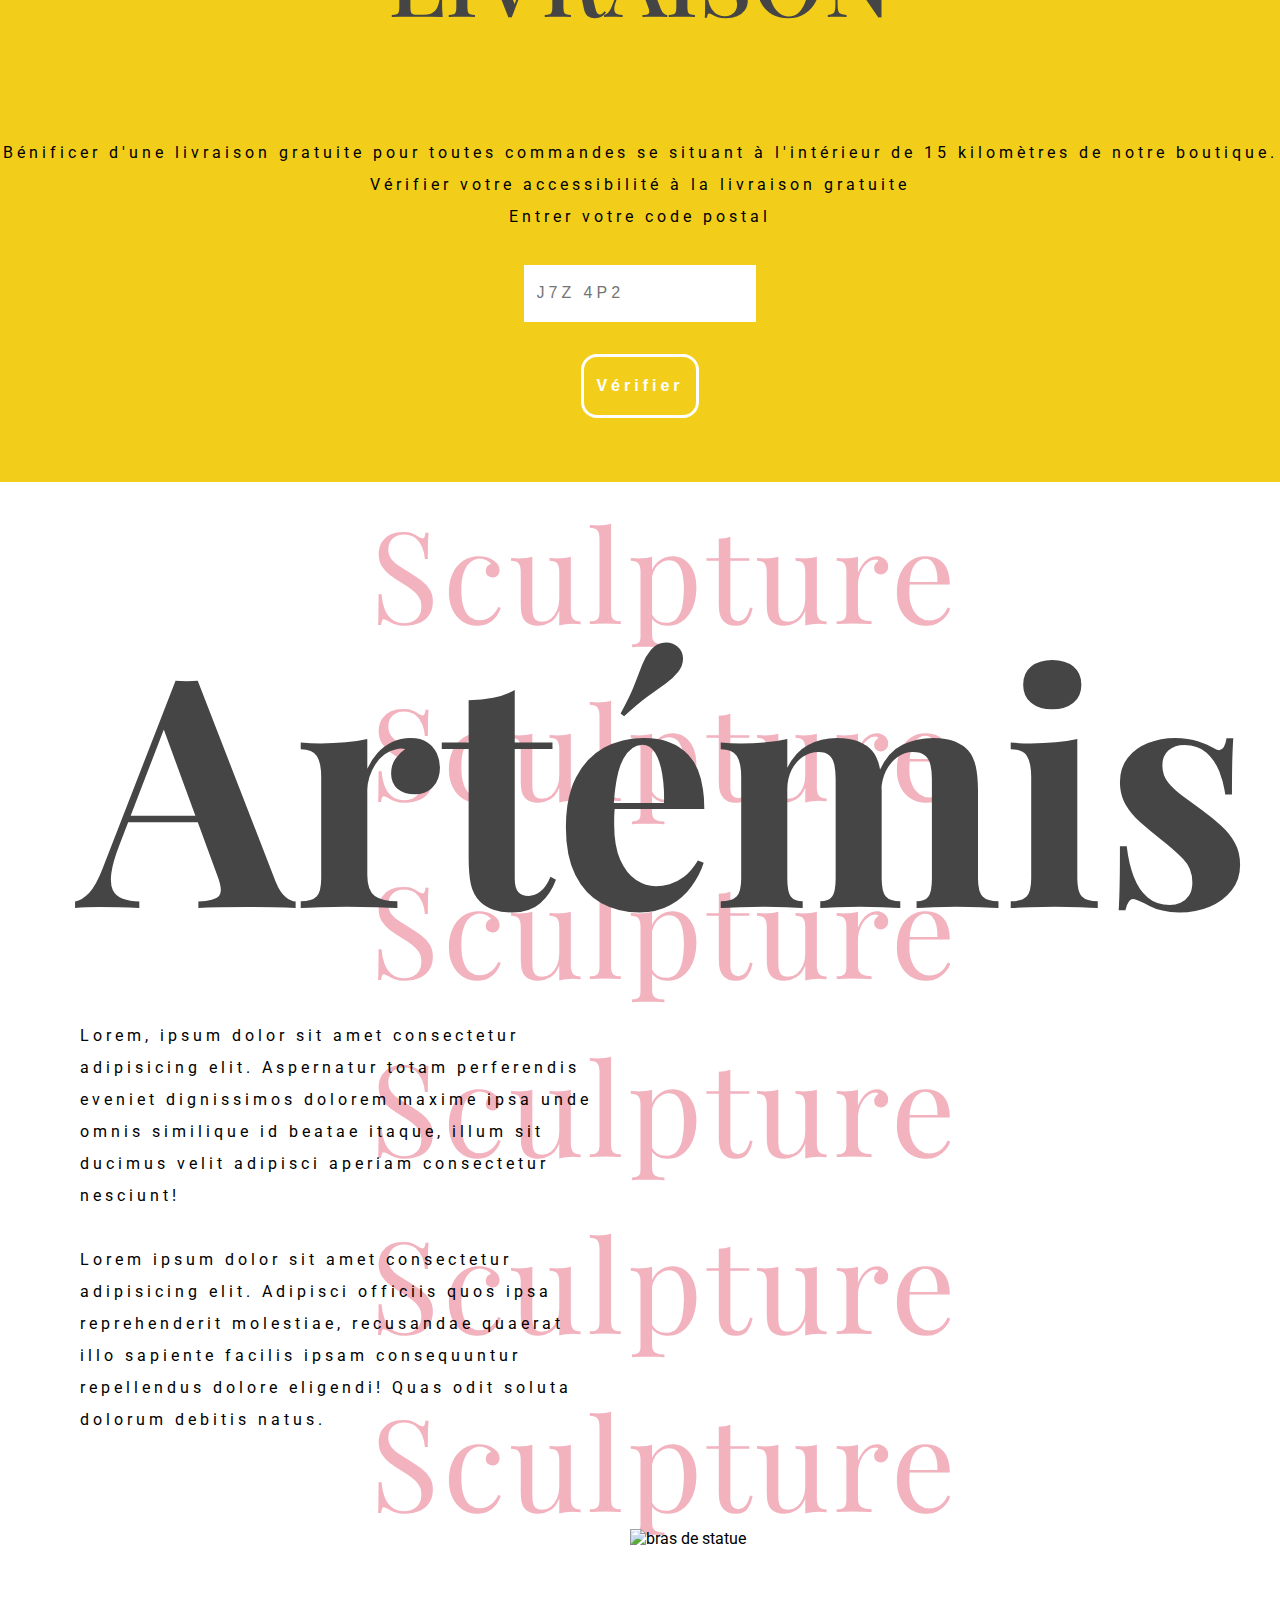
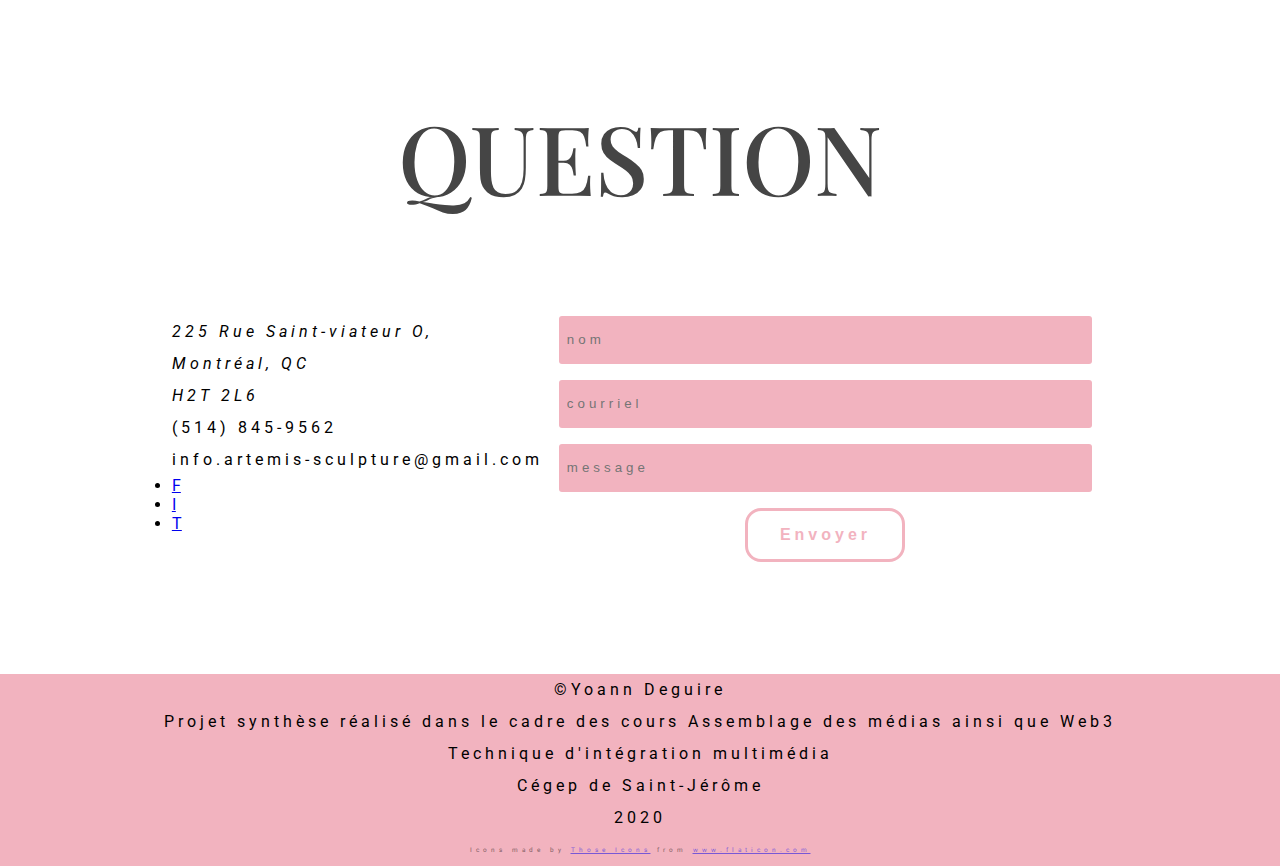
==== commit cd6a9d8d: "modif header" ====
--- a/index.html
+++ b/index.html
@@ -33,9 +33,7 @@
             <header class="hero">
                 <div class="titre-hero">
                     <p class="covid">covid-19</p>
-                    <span>Voyager</span>
                     <h1>Faire<br><strong>Voyager</strong></h1>
-                    <span>Voyager</span>
                 </div>
                 <img src="images/hero-assets/hero01.png" alt="photo de la statue de pigeon">
                 <p class="art">L'art</p>
--- a/boilerplateSASS/style.css
+++ b/boilerplateSASS/style.css
@@ -62,29 +62,29 @@
 @-webkit-keyframes haut {
   from {
     opacity: 0;
-    top: 50%;
+    top: 0;
   }
   to {
     opacity: .5;
-    top: 0;
+    top: -100%;
   }
 }
 
 @keyframes haut {
   from {
     opacity: 0;
-    top: 50%;
+    top: 0;
   }
   to {
     opacity: .5;
-    top: 0;
+    top: -100%;
   }
 }
 
 @-webkit-keyframes bas {
   from {
     opacity: 0;
-    top: 50%;
+    top: 0;
   }
   to {
     opacity: .5;
@@ -95,7 +95,7 @@
 @keyframes bas {
   from {
     opacity: 0;
-    top: 50%;
+    top: 0;
   }
   to {
     opacity: .5;
@@ -133,6 +133,38 @@
   font-family: 'Playfair Display', serif;
   font-size: 9rem;
   color: var(--rose);
+  text-transform: uppercase;
+}
+
+main > header div.titre-hero h1 strong::before {
+  content: 'VOYAGER';
+  position: absolute;
+  top: 0;
+  font-size: 9rem;
+  color: var(--rose);
+  opacity: .5;
+  -webkit-animation: haut;
+          animation: haut;
+  -webkit-animation-duration: 2s;
+          animation-duration: 2s;
+  -webkit-animation-fill-mode: forwards;
+          animation-fill-mode: forwards;
+}
+
+main > header div.titre-hero h1 strong::after {
+  content: 'VOYAGER';
+  position: absolute;
+  top: 0;
+  right: 0;
+  font-size: 9rem;
+  color: var(--rose);
+  opacity: .5;
+  -webkit-animation: bas;
+          animation: bas;
+  -webkit-animation-duration: 2s;
+          animation-duration: 2s;
+  -webkit-animation-fill-mode: forwards;
+          animation-fill-mode: forwards;
 }
 
 main > header div.titre-hero p, main > header div.titre-hero span {
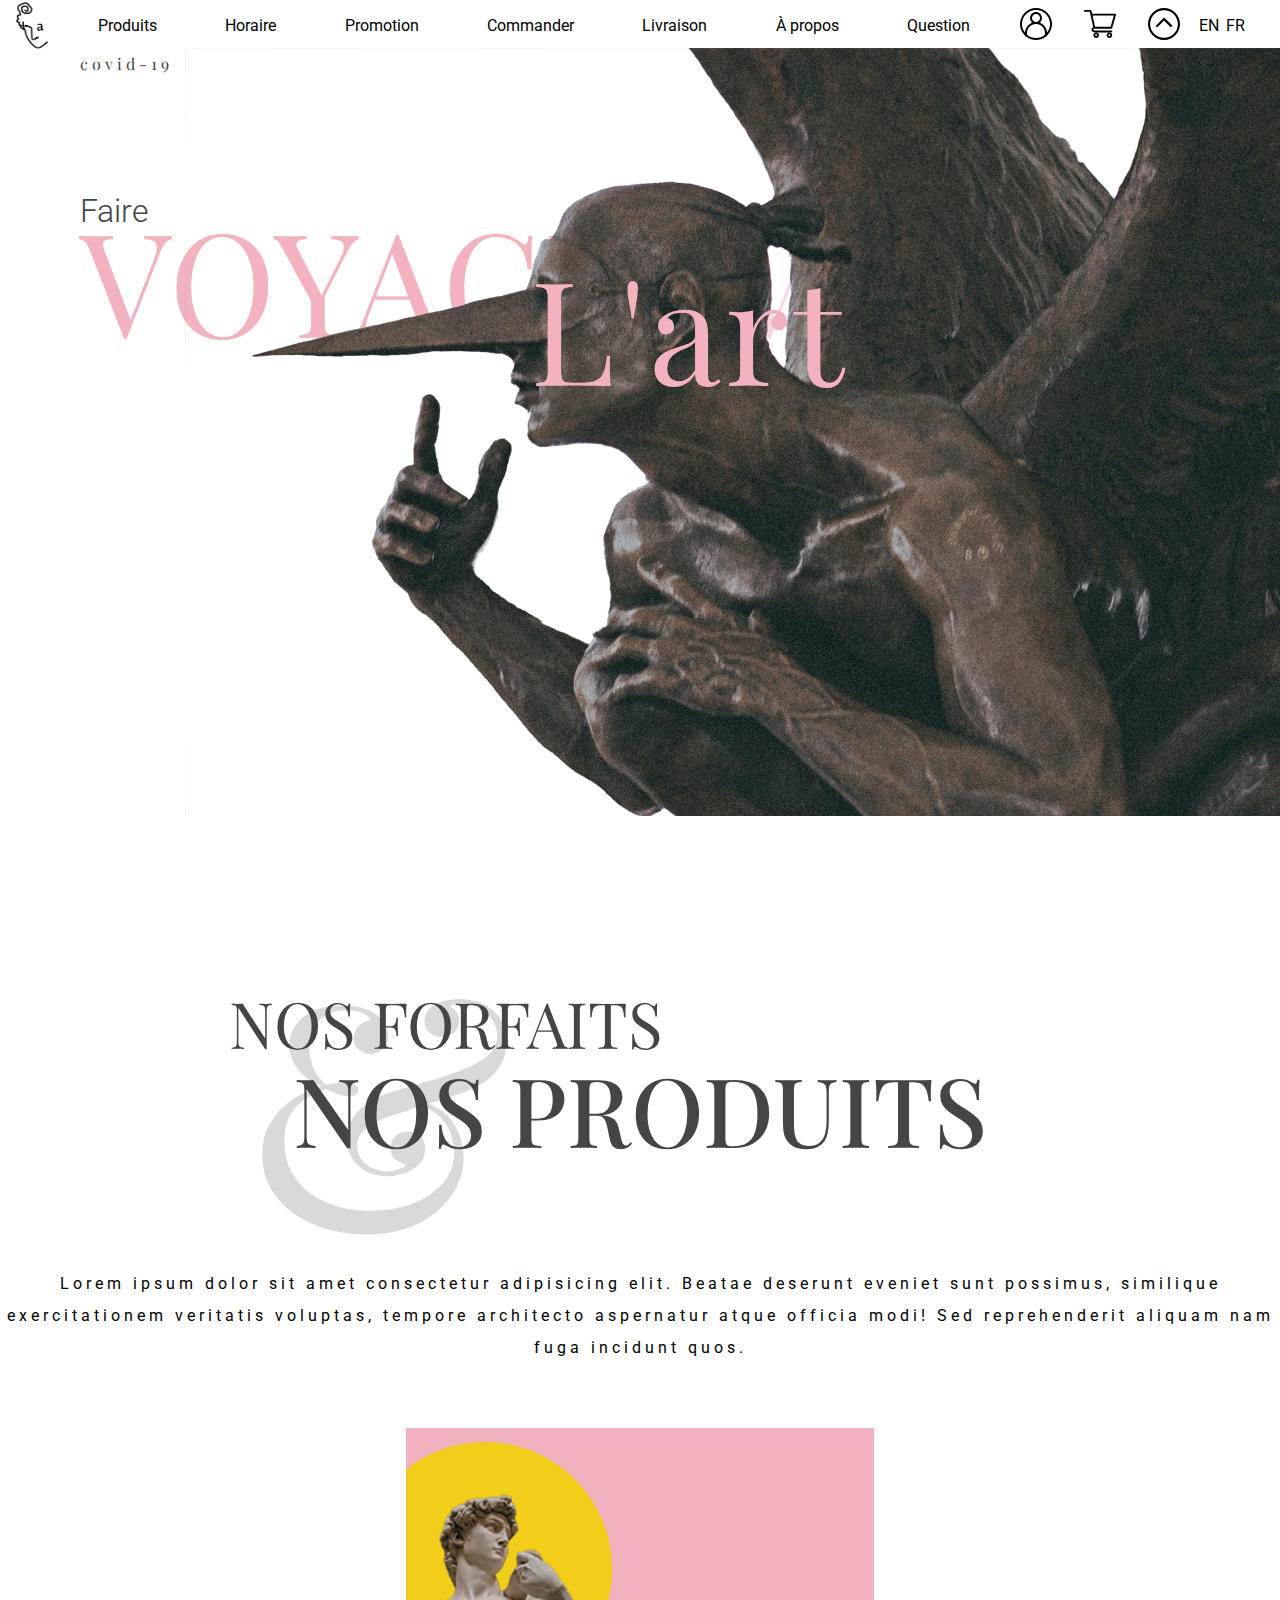
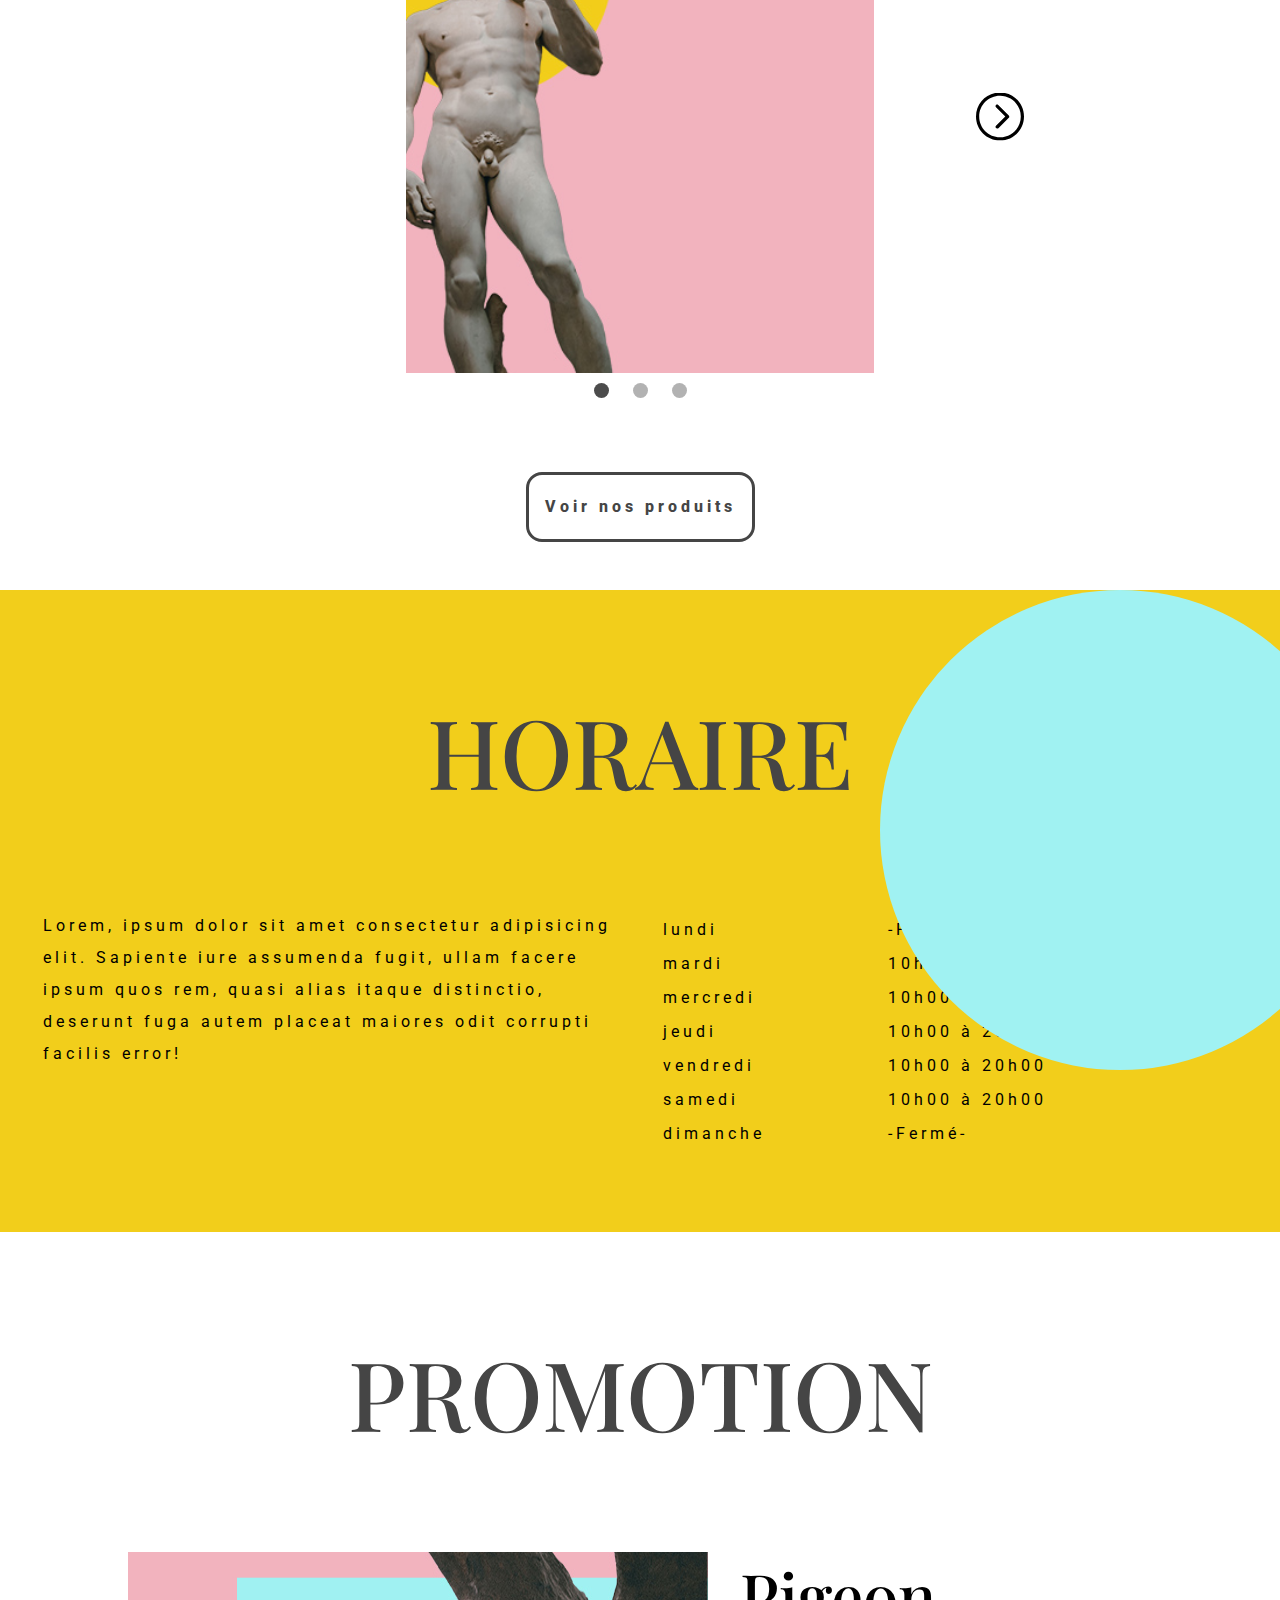
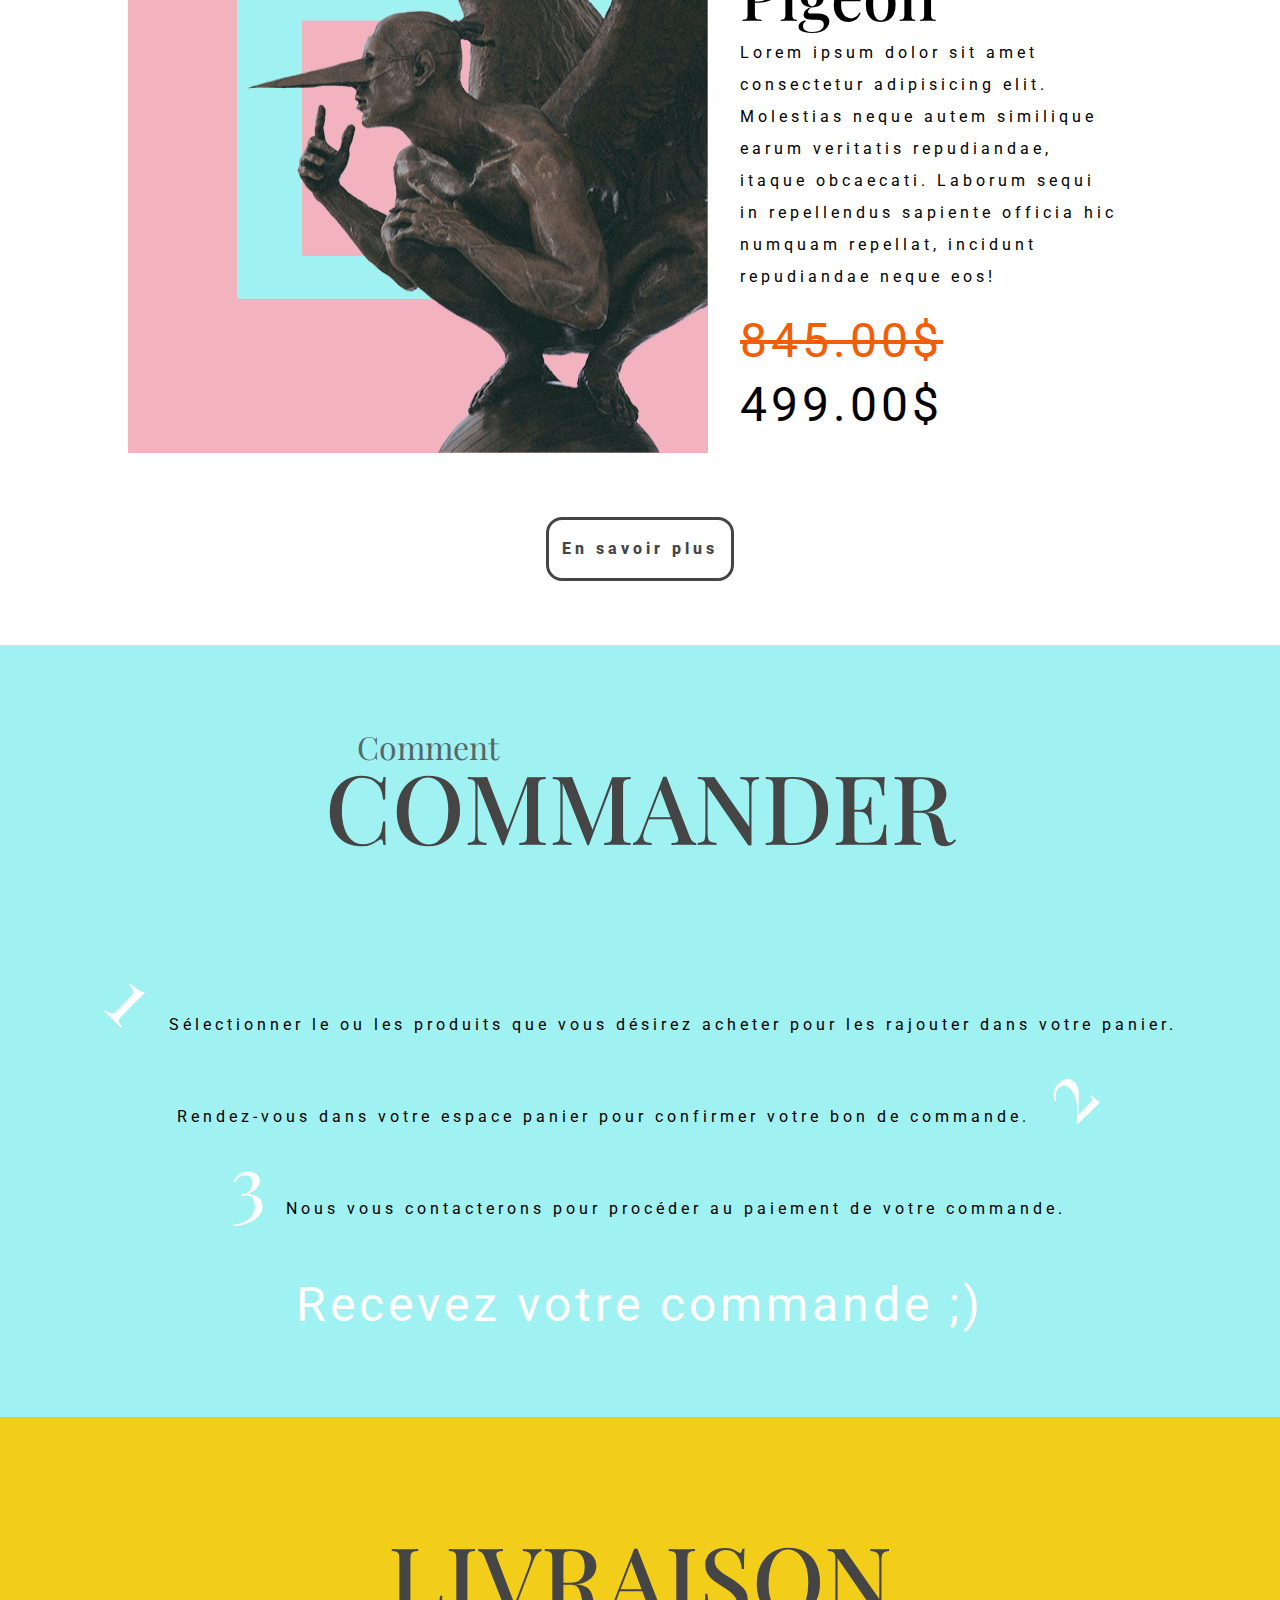
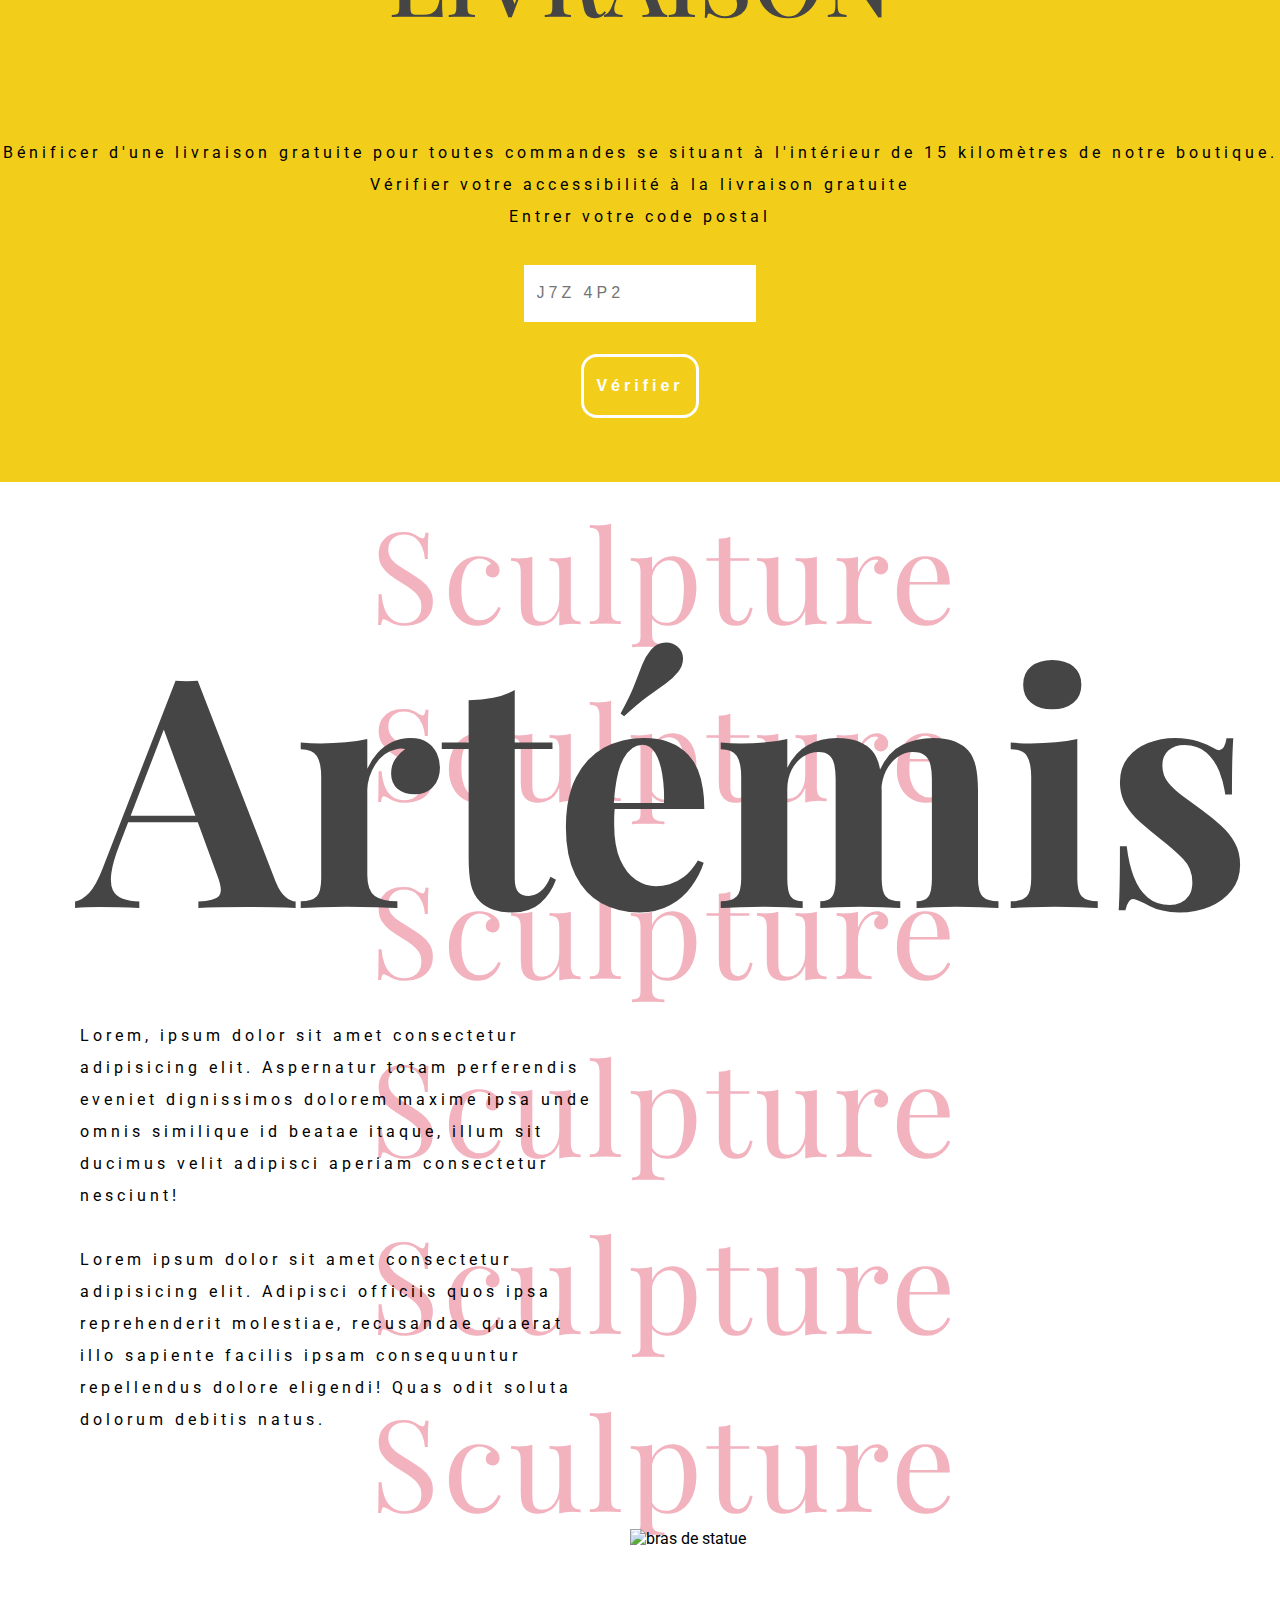
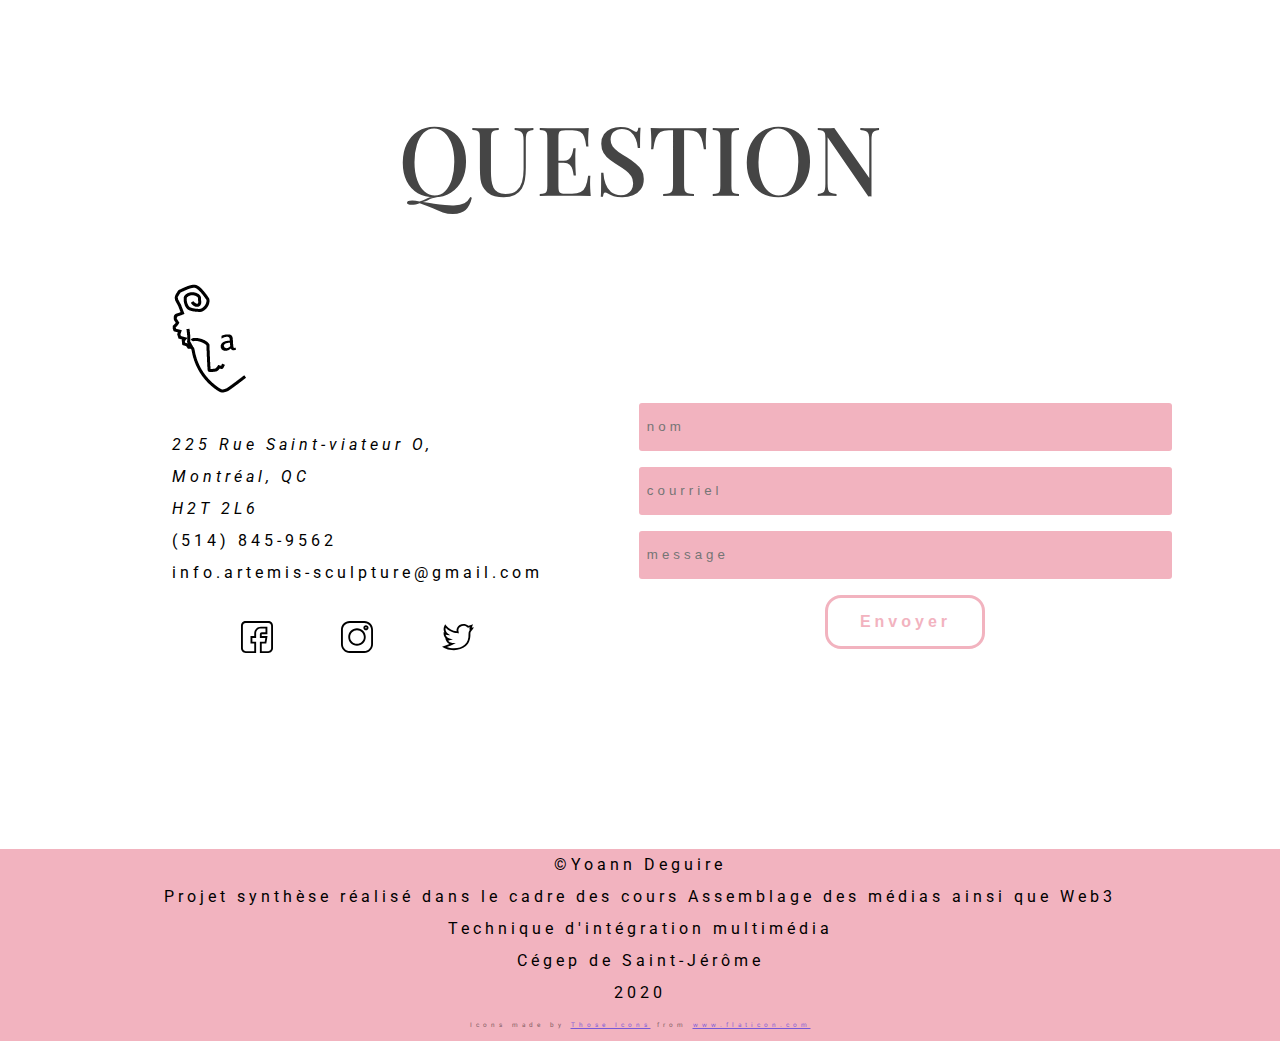
==== commit 2f0039d4: "rajout des logos et modifs" ====
--- a/index.html
+++ b/index.html
@@ -12,6 +12,7 @@
     <div class="inteface">
         <header>
             <div id="sticky">
+                <img src="images/logo-artemis.png" alt="le logo d'Artémis">
                 <nav>
                     <ul>
                         <li><a href="#produits">Produits</a></li>
@@ -23,14 +24,20 @@
                         <li><a href="#question">Question</a></li>
                     </ul>
                 </nav>
-                <ul class="langue">
-                    <li><a href="">EN</a></li>
-                    <li><a href="">FR</a></li>
+                <ul class="client">
+                    <li><img src="images/icon/user.svg" alt="logo de connexion"></li>
+                    <li><img src="images/icon/supermarket.svg" alt="logo du panier"></li>
+                </ul>
+                <a href="#header" id="up">
+                    <img src="images/icon/next.svg" alt="icon pour monter" class="up">
+                </a>                <ul class="langue">
+                    <li>EN</li>
+                    <li>FR</li>
                 </ul>
             </div>
         </header>
         <main role="main">
-            <header class="hero">
+            <header class="hero" id="header">
                 <div class="titre-hero">
                     <p class="covid">covid-19</p>
                     <h1>Faire<br><strong>Voyager</strong></h1>
@@ -158,6 +165,7 @@
                 <div class="info">
                     <div class="contenu-question">
                         <div class="info">
+                            <img src="images/logo-artemis.png" alt="le logo d'Artémis">
                             <address>
                                 225 Rue Saint-viateur O,<br>
                                 Montréal, QC<br>
@@ -165,9 +173,9 @@
                             </address>
                             <p>(514) 845-9562<br>info.artemis-sculpture@gmail.com</p>
                             <ul class="social">
-                                <li><a href="#">F</a></li>
-                                <li><a href="#">I</a></li>
-                                <li><a href="#">T</a></li>
+                                <li><a href="#"><img src="images/icon/facebook.svg" alt="logo facebook"></a></li>
+                                <li><a href="#"><img src="images/icon/instagram.svg" alt="logo instagram"></a></li>
+                                <li><a href="#"><img src="images/icon/twitter.svg" alt="logo twitter"></a></li>
                             </ul>
                         </div>
                         <form action="formulaire">
@@ -188,7 +196,7 @@
             <p>Icons made by <a href="https://www.flaticon.com/authors/those-icons" title="Those Icons">Those Icons</a> from <a href="https://www.flaticon.com/" title="Flaticon"> www.flaticon.com</a></p>
         </footer>
     </div>
-    <script src="script.js"></script>
+    <script src="js/script.js"></script>
 
 </body>
 </html>--- a/boilerplateSASS/style.css
+++ b/boilerplateSASS/style.css
@@ -35,7 +35,7 @@
           box-sizing: border-box;
 }
 
-p, main > header div.titre-hero span {
+p {
   letter-spacing: .25rem;
   line-height: 2rem;
 }
@@ -54,7 +54,7 @@
   background-color: var(--rose);
 }
 
-footer p:last-of-type, footer main > header div.titre-hero span:last-of-type, main > header div.titre-hero footer span:last-of-type {
+footer p:last-of-type {
   font-size: .4rem;
   opacity: .5;
 }
@@ -155,7 +155,6 @@
   content: 'VOYAGER';
   position: absolute;
   top: 0;
-  right: 0;
   font-size: 9rem;
   color: var(--rose);
   opacity: .5;
@@ -167,34 +166,9 @@
           animation-fill-mode: forwards;
 }
 
-main > header div.titre-hero p, main > header div.titre-hero span {
-  font-family: 'Playfair Display', serif;
-  color: var(--gris);
-}
-
-main > header div.titre-hero span {
-  position: absolute;
-  font-size: 9rem;
-  color: var(--rose);
-  opacity: .5;
-}
-
-main > header div.titre-hero span:first-of-type {
-  -webkit-animation: haut;
-          animation: haut;
-  -webkit-animation-duration: 2s;
-          animation-duration: 2s;
-  -webkit-animation-fill-mode: forwards;
-          animation-fill-mode: forwards;
-}
-
-main > header div.titre-hero span:last-of-type {
-  -webkit-animation: bas;
-          animation: bas;
-  -webkit-animation-duration: 2s;
-          animation-duration: 2s;
-  -webkit-animation-fill-mode: forwards;
-          animation-fill-mode: forwards;
+main > header div.titre-hero p {
+  font-family: 'Playfair Display', serif;
+  color: var(--gris);
 }
 
 main > header img {
@@ -205,7 +179,7 @@
   z-index: 1;
 }
 
-main > header p.art, main > header div.titre-hero span.art {
+main > header p.art {
   margin: 0 3em 0 auto;
   font-family: 'Playfair Display', serif;
   font-size: 9rem;
@@ -260,7 +234,7 @@
   font-weight: 500;
 }
 
-section.listeProduits article p, section.listeProduits article main > header div.titre-hero span, main > header div.titre-hero section.listeProduits article span {
+section.listeProduits article p {
   letter-spacing: .25rem;
   line-height: 2rem;
 }
@@ -378,7 +352,7 @@
   margin: 2rem auto;
 }
 
-section#produits article.detail p, section#produits article.detail main > header div.titre-hero span, main > header div.titre-hero section#produits article.detail span {
+section#produits article.detail p {
   width: 50%;
   text-align: left;
 }
@@ -396,7 +370,7 @@
           align-items: center;
 }
 
-section#produits article.detail div.prix-panier p, section#produits article.detail div.prix-panier main > header div.titre-hero span, main > header div.titre-hero section#produits article.detail div.prix-panier span {
+section#produits article.detail div.prix-panier p {
   font-size: 2rem;
   margin: 0;
 }
@@ -672,11 +646,11 @@
   text-transform: uppercase;
 }
 
-section#commander p, section#commander main > header div.titre-hero span, main > header div.titre-hero section#commander span {
+section#commander p {
   margin: 1rem;
 }
 
-section#commander p strong, section#commander main > header div.titre-hero span strong, main > header div.titre-hero section#commander span strong {
+section#commander p strong {
   font-family: 'Playfair Display', serif;
   margin: 0 1rem;
   font-size: 5rem;
@@ -702,7 +676,7 @@
           transform: rotateZ(20);
 }
 
-section#commander p:last-of-type, section#commander main > header div.titre-hero span:last-of-type, main > header div.titre-hero section#commander span:last-of-type {
+section#commander p:last-of-type {
   margin: 1em 0 6rem 0;
   font-size: 3rem;
   color: var(--blanc);
@@ -745,7 +719,7 @@
   z-index: 55;
 }
 
-section#about div.contenue-about div.info p, section#about div.contenue-about div.info main > header div.titre-hero span, main > header div.titre-hero section#about div.contenue-about div.info span {
+section#about div.contenue-about div.info p {
   margin: 2rem 0;
 }
 
@@ -840,7 +814,7 @@
   z-index: 500;
 }
 
-section#horaire div.horaire-contenu p, section#horaire div.horaire-contenu main > header div.titre-hero span, main > header div.titre-hero section#horaire div.horaire-contenu span {
+section#horaire div.horaire-contenu p {
   width: 45%;
 }
 
@@ -952,12 +926,12 @@
   font-weight: 500;
 }
 
-section#promotion article div.contenu-promo p.price, section#promotion article div.contenu-promo main > header div.titre-hero span.price, main > header div.titre-hero section#promotion article div.contenu-promo span.price, section#promotion article div.contenu-promo p.first-price, section#promotion article div.contenu-promo main > header div.titre-hero span.first-price, main > header div.titre-hero section#promotion article div.contenu-promo span.first-price {
+section#promotion article div.contenu-promo p.price, section#promotion article div.contenu-promo p.first-price {
   margin: 2rem 0;
   font-size: 3rem;
 }
 
-section#promotion article div.contenu-promo p.first-price, section#promotion article div.contenu-promo main > header div.titre-hero span.first-price, main > header div.titre-hero section#promotion article div.contenu-promo span.first-price {
+section#promotion article div.contenu-promo p.first-price {
   color: var(--rougeorange);
   text-decoration: line-through;
 }
@@ -1009,12 +983,36 @@
   display: flex;
 }
 
+section#question div.contenu-question div.info {
+  position: relative;
+  top: -4rem;
+  margin: 0 5rem;
+}
+
+section#question div.contenu-question div.info img {
+  margin: 2rem auto;
+}
+
 section#question div.contenu-question div.info address {
   letter-spacing: .25rem;
   line-height: 2rem;
   text-transform: italic;
 }
 
+section#question div.contenu-question div.info ul.social {
+  display: -webkit-box;
+  display: -ms-flexbox;
+  display: flex;
+  -webkit-box-pack: space-evenly;
+      -ms-flex-pack: space-evenly;
+          justify-content: space-evenly;
+  list-style-type: none;
+}
+
+section#question div.contenu-question div.info ul.social img {
+  width: 2rem;
+}
+
 section#question div.contenu-question form {
   display: -webkit-box;
   display: -ms-flexbox;
@@ -1026,6 +1024,7 @@
   -webkit-box-align: center;
       -ms-flex-align: center;
           align-items: center;
+  margin: auto;
 }
 
 section#question div.contenu-question form input {
@@ -1073,6 +1072,11 @@
           align-items: center;
 }
 
+header div#sticky img {
+  width: 2rem;
+  margin: 0 1rem;
+}
+
 header div#sticky nav {
   display: -webkit-box;
   display: -ms-flexbox;
@@ -1099,27 +1103,24 @@
   padding: 1rem;
 }
 
+header div#sticky ul.client, header div#sticky ul.langue {
+  display: -webkit-box;
+  display: -ms-flexbox;
+  display: flex;
+  list-style-type: none;
+}
+
 header div#sticky ul.langue {
-  display: -webkit-box;
-  display: -ms-flexbox;
-  display: flex;
   margin: 0 2rem 0 auto;
-  list-style-type: none;
-}
-
-header div#sticky ul.langue a {
-  display: -webkit-box;
-  display: -ms-flexbox;
-  display: flex;
-  text-decoration: none;
-  color: var(--noir);
-}
-
-header div#sticky ul.langue a:first-of-type:after {
-  content: "";
-  width: 1px;
-  height: 5px;
-  background-color: var(noir);
+}
+
+header div#sticky ul.langue li {
+  margin: 0 .2rem;
+}
+
+header div#sticky a > img.up {
+  -webkit-transform: rotateZ(-90deg);
+          transform: rotateZ(-90deg);
 }
 
 div.sticky {
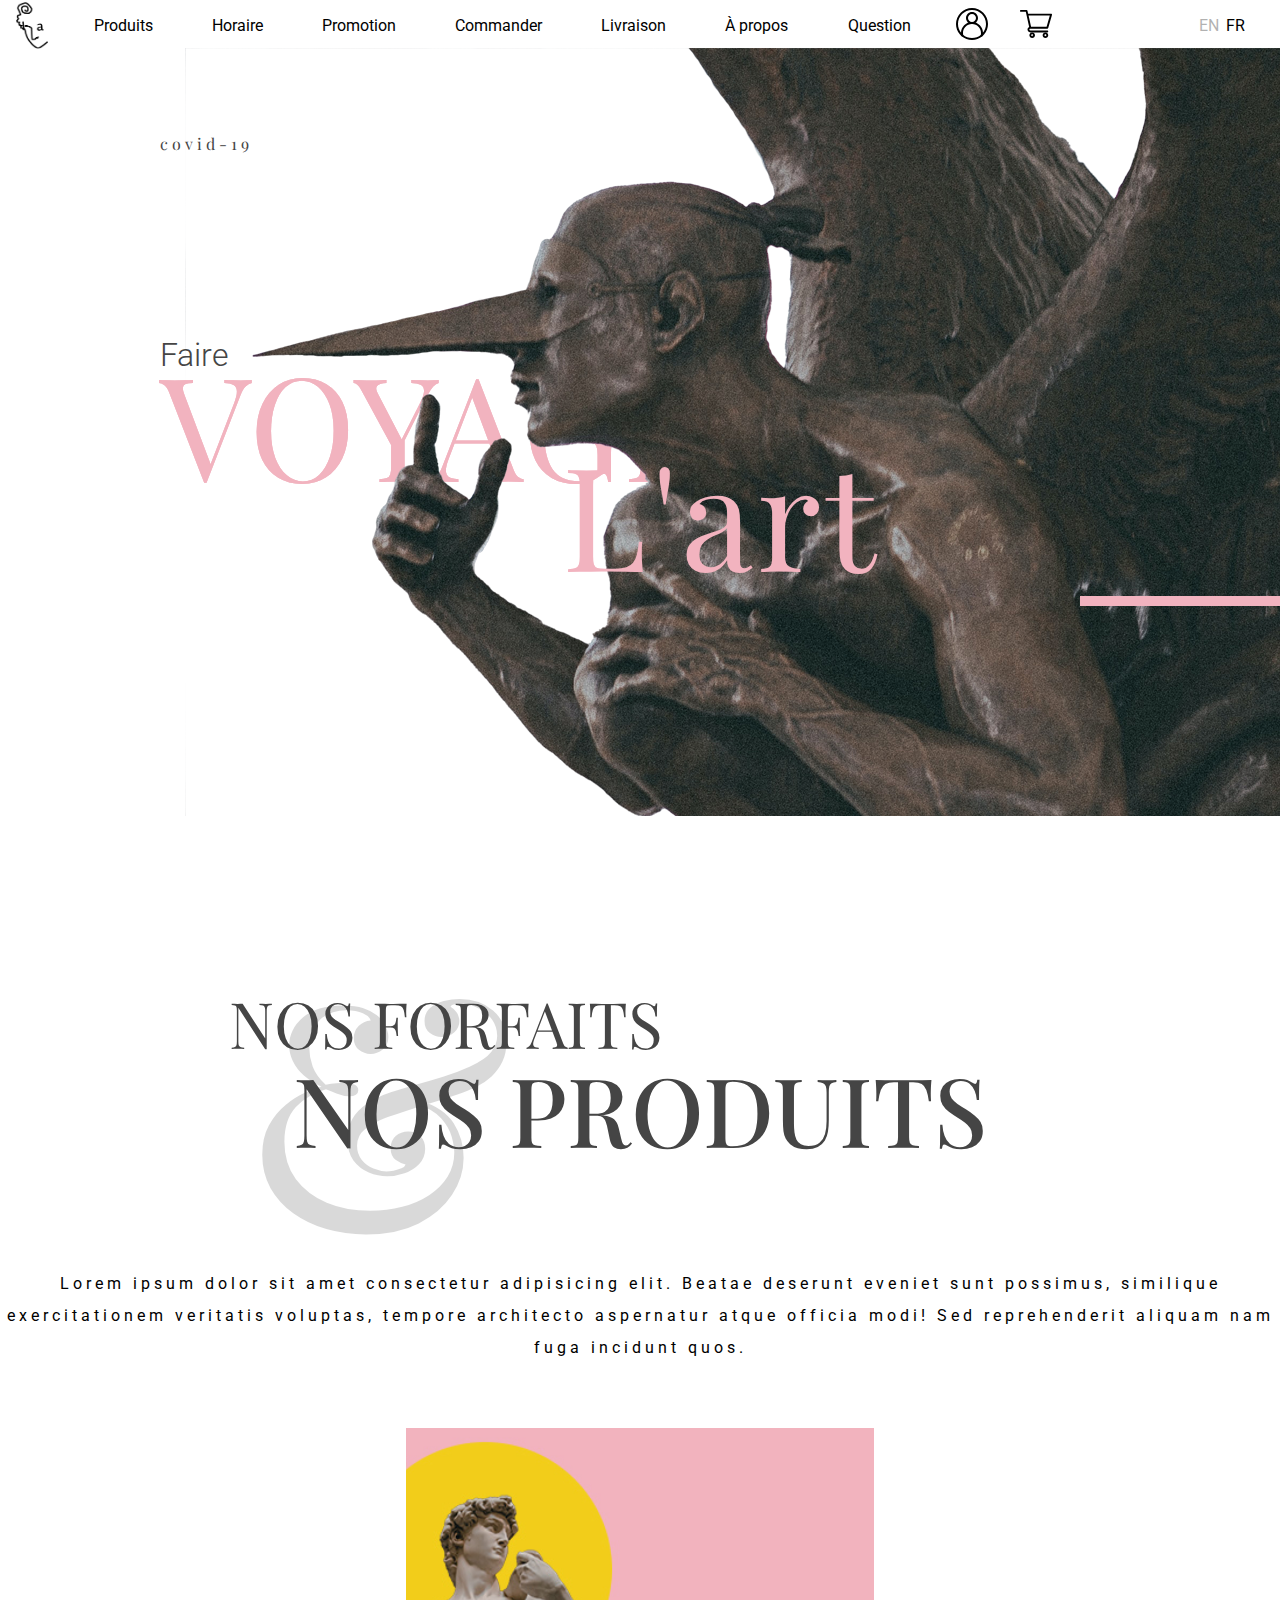
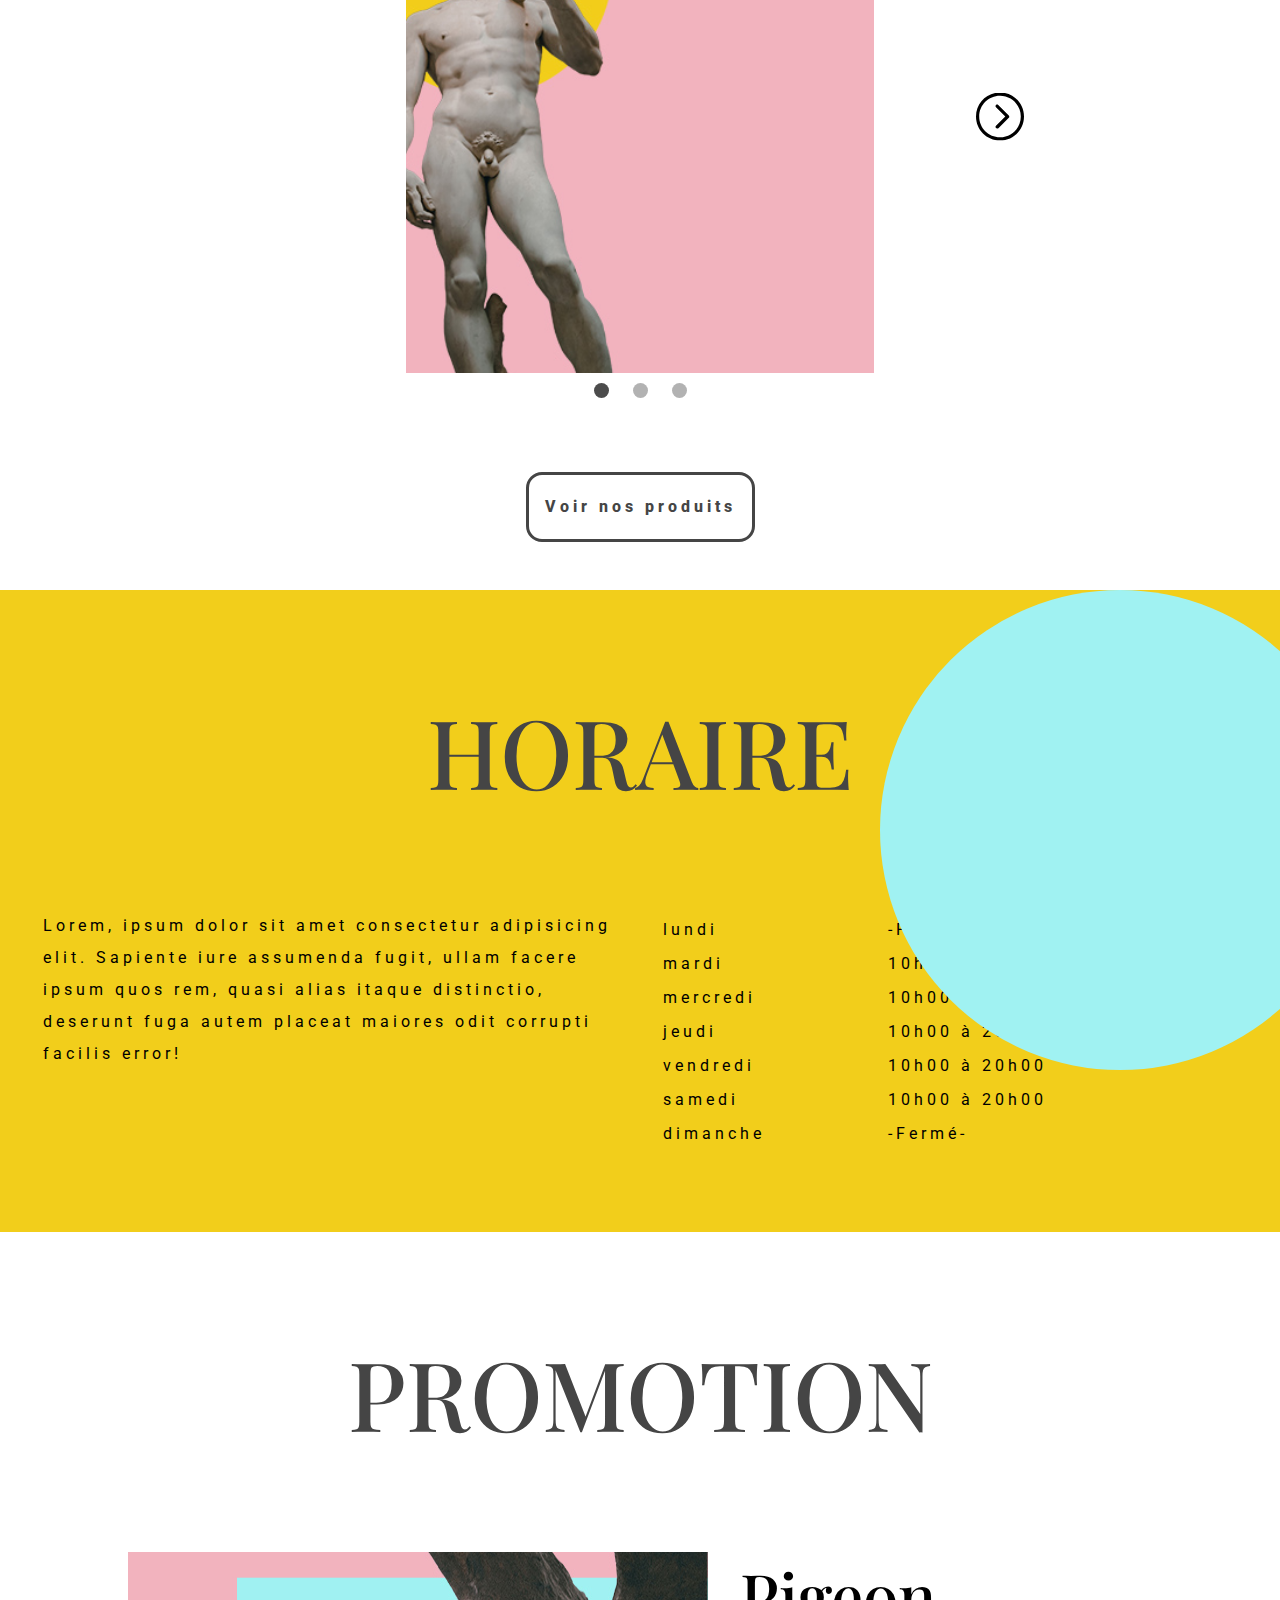
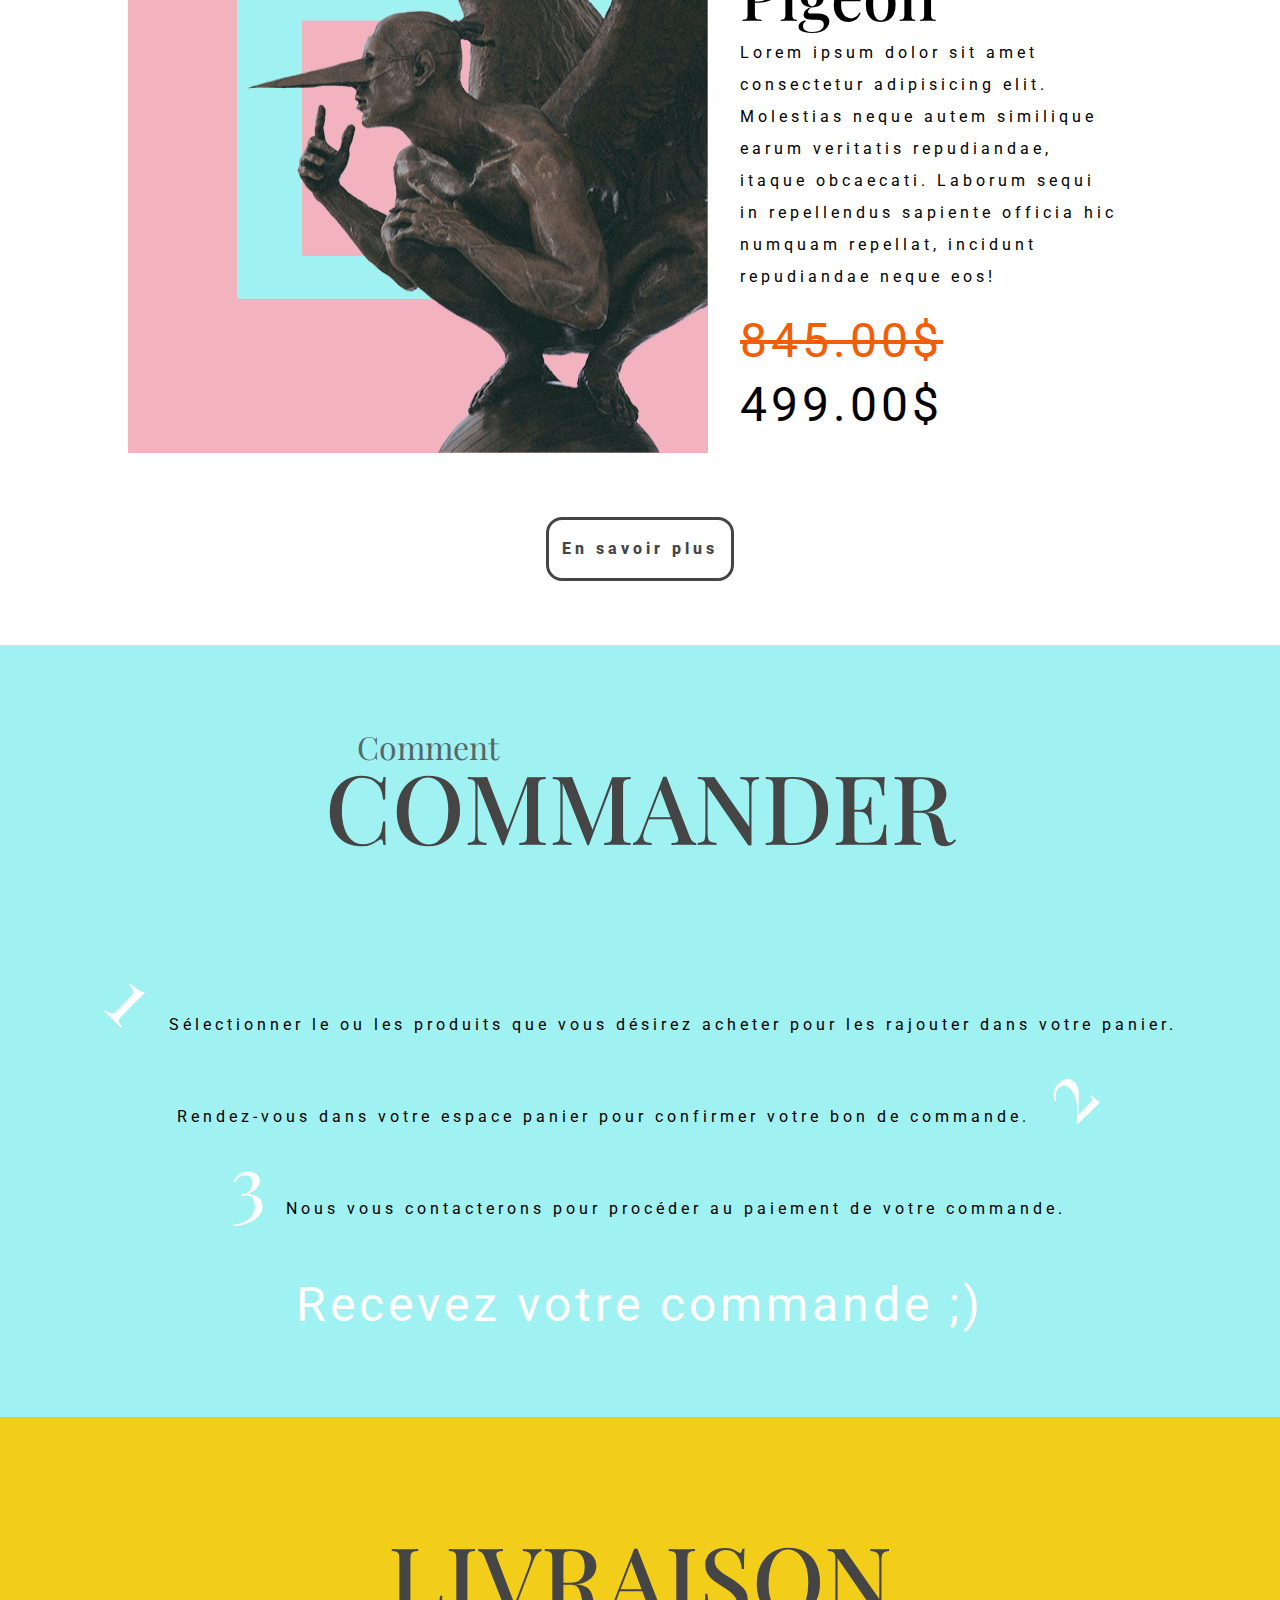
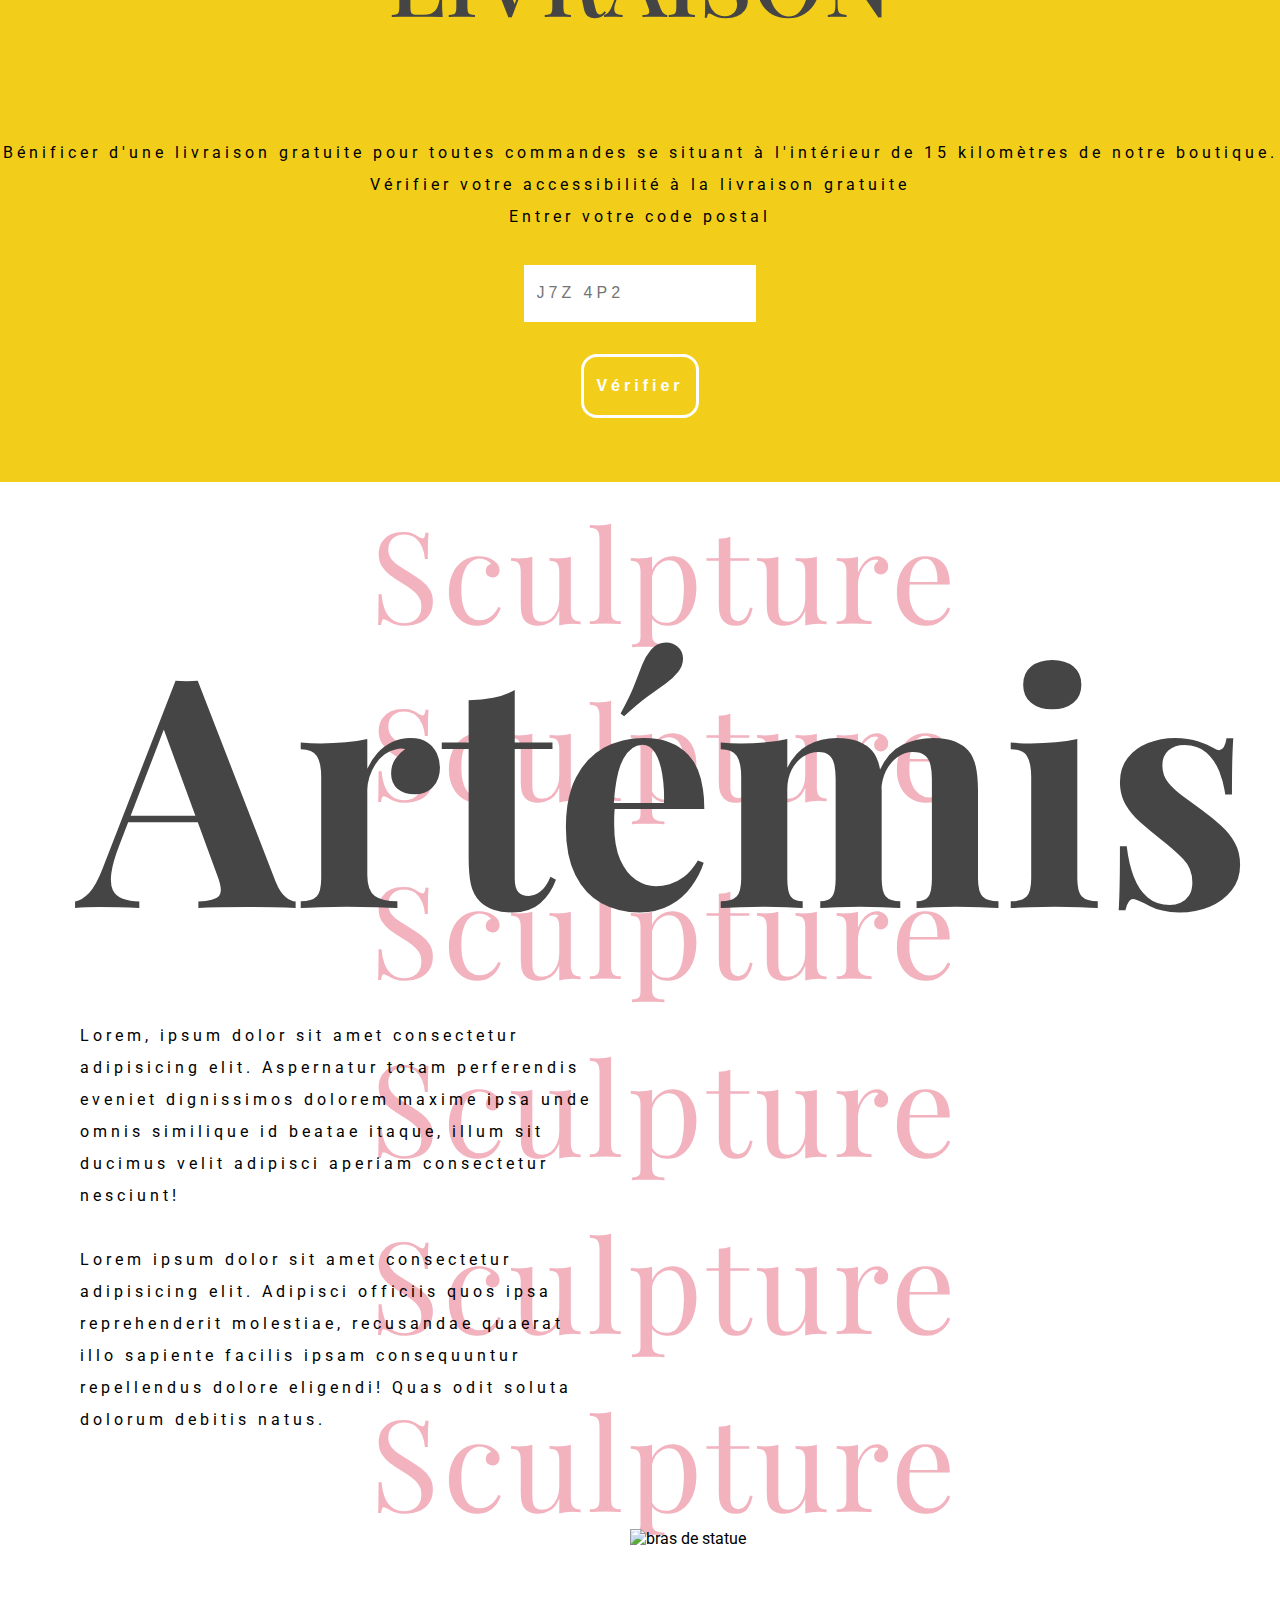
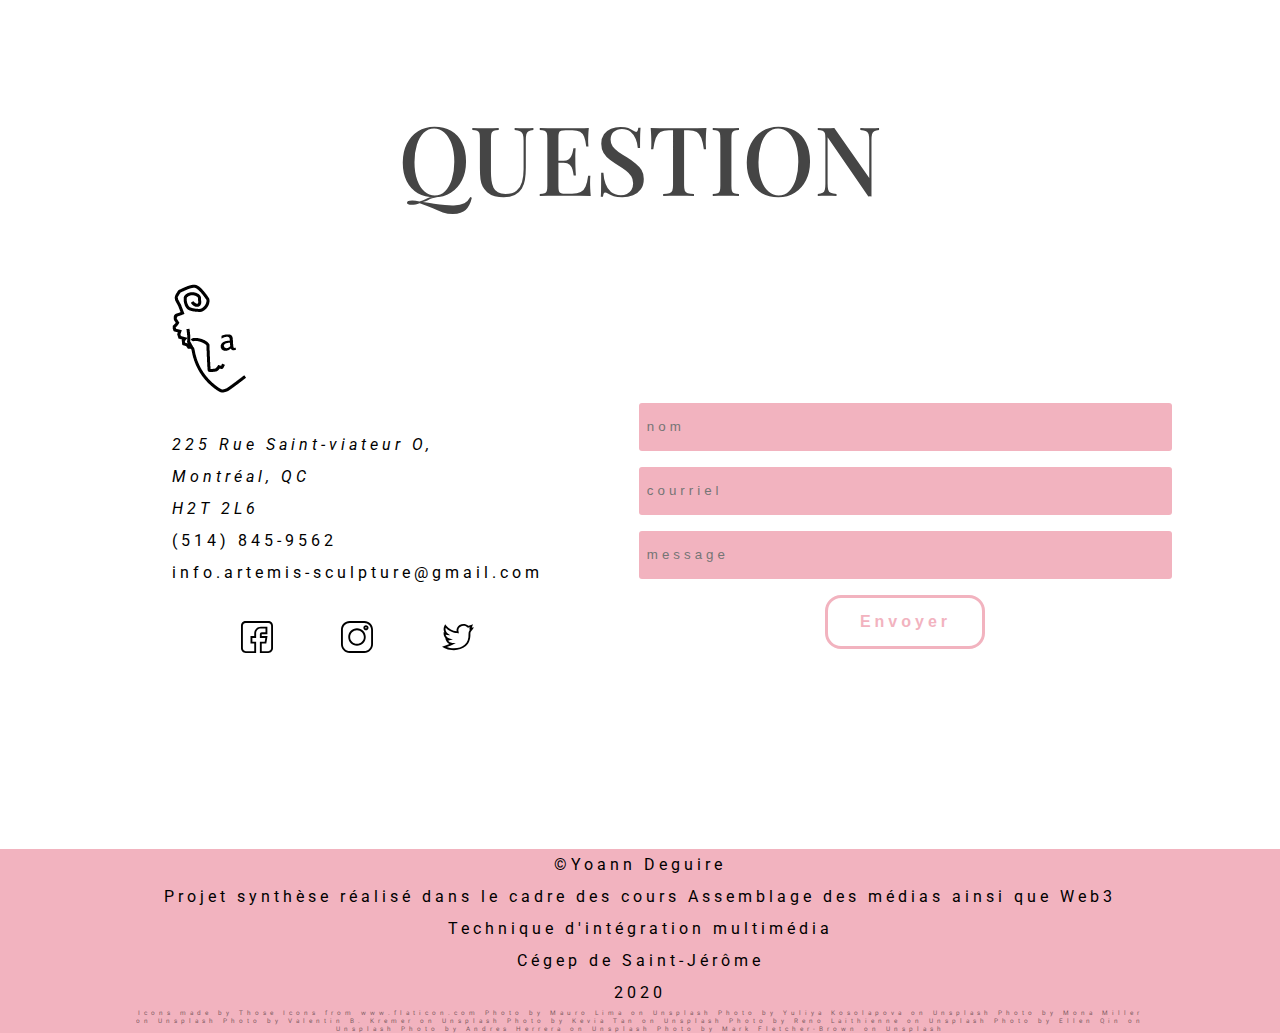
==== commit 75782e61: "finalisation scss des pages visiteur" ====
--- a/index.html
+++ b/index.html
@@ -10,7 +10,7 @@
     <script src="https://ajax.googleapis.com/ajax/libs/jquery/2.1.1/jquery.min.js"></script>   
 <body>
     <div class="inteface">
-        <header>
+        <header id="header">
             <div id="sticky">
                 <img src="images/logo-artemis.png" alt="le logo d'Artémis">
                 <nav>
@@ -28,16 +28,16 @@
                     <li><img src="images/icon/user.svg" alt="logo de connexion"></li>
                     <li><img src="images/icon/supermarket.svg" alt="logo du panier"></li>
                 </ul>
-                <a href="#header" id="up">
+                <a href="#header" id="up" class="hidden">
                     <img src="images/icon/next.svg" alt="icon pour monter" class="up">
                 </a>                <ul class="langue">
                     <li>EN</li>
-                    <li>FR</li>
+                    <li class="onFocus">FR</li>
                 </ul>
             </div>
         </header>
         <main role="main">
-            <header class="hero" id="header">
+            <header class="hero">
                 <div class="titre-hero">
                     <p class="covid">covid-19</p>
                     <h1>Faire<br><strong>Voyager</strong></h1>
@@ -193,7 +193,7 @@
             <p>Technique d'intégration multimédia</p>
             <p>Cégep de Saint-Jérôme</p>
             <p>2020</p>
-            <p>Icons made by <a href="https://www.flaticon.com/authors/those-icons" title="Those Icons">Those Icons</a> from <a href="https://www.flaticon.com/" title="Flaticon"> www.flaticon.com</a></p>
+            <p>Icons made by <a href="https://www.flaticon.com/authors/those-icons" title="Those Icons">Those Icons</a> from <a href="https://www.flaticon.com/" title="Flaticon"> www.flaticon.com</a> Photo by Mauro Lima on Unsplash Photo by Yuliya Kosolapova on Unsplash Photo by Mona Miller on Unsplash Photo by Valentin B. Kremer on Unsplash Photo by Kevia Tan on Unsplash Photo by Reno Laithienne on Unsplash Photo by Ellen Qin on Unsplash Photo by Andres Herrera on Unsplash Photo by Mark Fletcher-Brown on Unsplash</p>
         </footer>
     </div>
     <script src="js/script.js"></script>
--- a/boilerplateSASS/style.css
+++ b/boilerplateSASS/style.css
@@ -55,8 +55,16 @@
 }
 
 footer p:last-of-type {
+  width: 80%;
   font-size: .4rem;
+  text-align: center;
+  line-height: .5rem;
   opacity: .5;
+}
+
+footer p:last-of-type a {
+  color: var(--noir);
+  text-decoration: none;
 }
 
 @-webkit-keyframes haut {
@@ -122,7 +130,8 @@
 
 main > header div.titre-hero h1 {
   position: relative;
-  top: 3.5em;
+  top: 8em;
+  left: 5rem;
   font-weight: 300;
   color: var(--gris);
 }
@@ -155,6 +164,7 @@
   content: 'VOYAGER';
   position: absolute;
   top: 0;
+  left: 0;
   font-size: 9rem;
   color: var(--rose);
   opacity: .5;
@@ -168,6 +178,9 @@
 
 main > header div.titre-hero p {
   font-family: 'Playfair Display', serif;
+  position: relative;
+  top: 5rem;
+  left: 5rem;
   color: var(--gris);
 }
 
@@ -180,11 +193,23 @@
 }
 
 main > header p.art {
-  margin: 0 3em 0 auto;
-  font-family: 'Playfair Display', serif;
+  font-family: 'Playfair Display', serif;
+  position: absolute;
+  right: 25rem;
+  top: 28rem;
   font-size: 9rem;
   color: var(--rose);
   z-index: 100;
+}
+
+main > header p.art:after {
+  content: '';
+  position: absolute;
+  width: 50rem;
+  height: 10px;
+  top: 100px;
+  right: -1000px;
+  background-color: var(--rose);
 }
 
 section.listeProduits div.liste {
@@ -342,8 +367,8 @@
   content: '';
   position: absolute;
   top: 13rem;
-  right: -15rem;
-  width: 30rem;
+  right: -30rem;
+  width: 40vw;
   height: 5px;
   background-color: var(--noir);
 }
@@ -405,6 +430,7 @@
   width: 100vw;
   left: 0;
   right: 0;
+  margin: 0 0 3rem 0;
   font-size: 3rem;
 }
 
@@ -413,7 +439,7 @@
   position: absolute;
   left: 0;
   top: 2rem;
-  width: 35rem;
+  width: 30vw;
   height: 10px;
   background-color: var(--rose);
 }
@@ -423,7 +449,7 @@
   position: absolute;
   right: 0;
   top: 2rem;
-  width: 35rem;
+  width: 30vw;
   height: 10px;
   background-color: var(--rose);
 }
@@ -432,7 +458,7 @@
   display: -webkit-box;
   display: -ms-flexbox;
   display: flex;
-  margin: 0 0 4rem 0;
+  margin: 0 0 5rem 0;
 }
 
 section#produits div.suggestions article {
@@ -1108,6 +1134,7 @@
   display: -ms-flexbox;
   display: flex;
   list-style-type: none;
+  margin-right: 8rem;
 }
 
 header div#sticky ul.langue {
@@ -1116,11 +1143,26 @@
 
 header div#sticky ul.langue li {
   margin: 0 .2rem;
+  opacity: .3;
+  cursor: pointer;
+}
+
+header div#sticky ul.langue li.onFocus {
+  opacity: 1;
 }
 
 header div#sticky a > img.up {
   -webkit-transform: rotateZ(-90deg);
           transform: rotateZ(-90deg);
+}
+
+header div#sticky a#up {
+  position: absolute;
+  right: 8rem;
+}
+
+header div#sticky a.hidden {
+  display: none;
 }
 
 div.sticky {
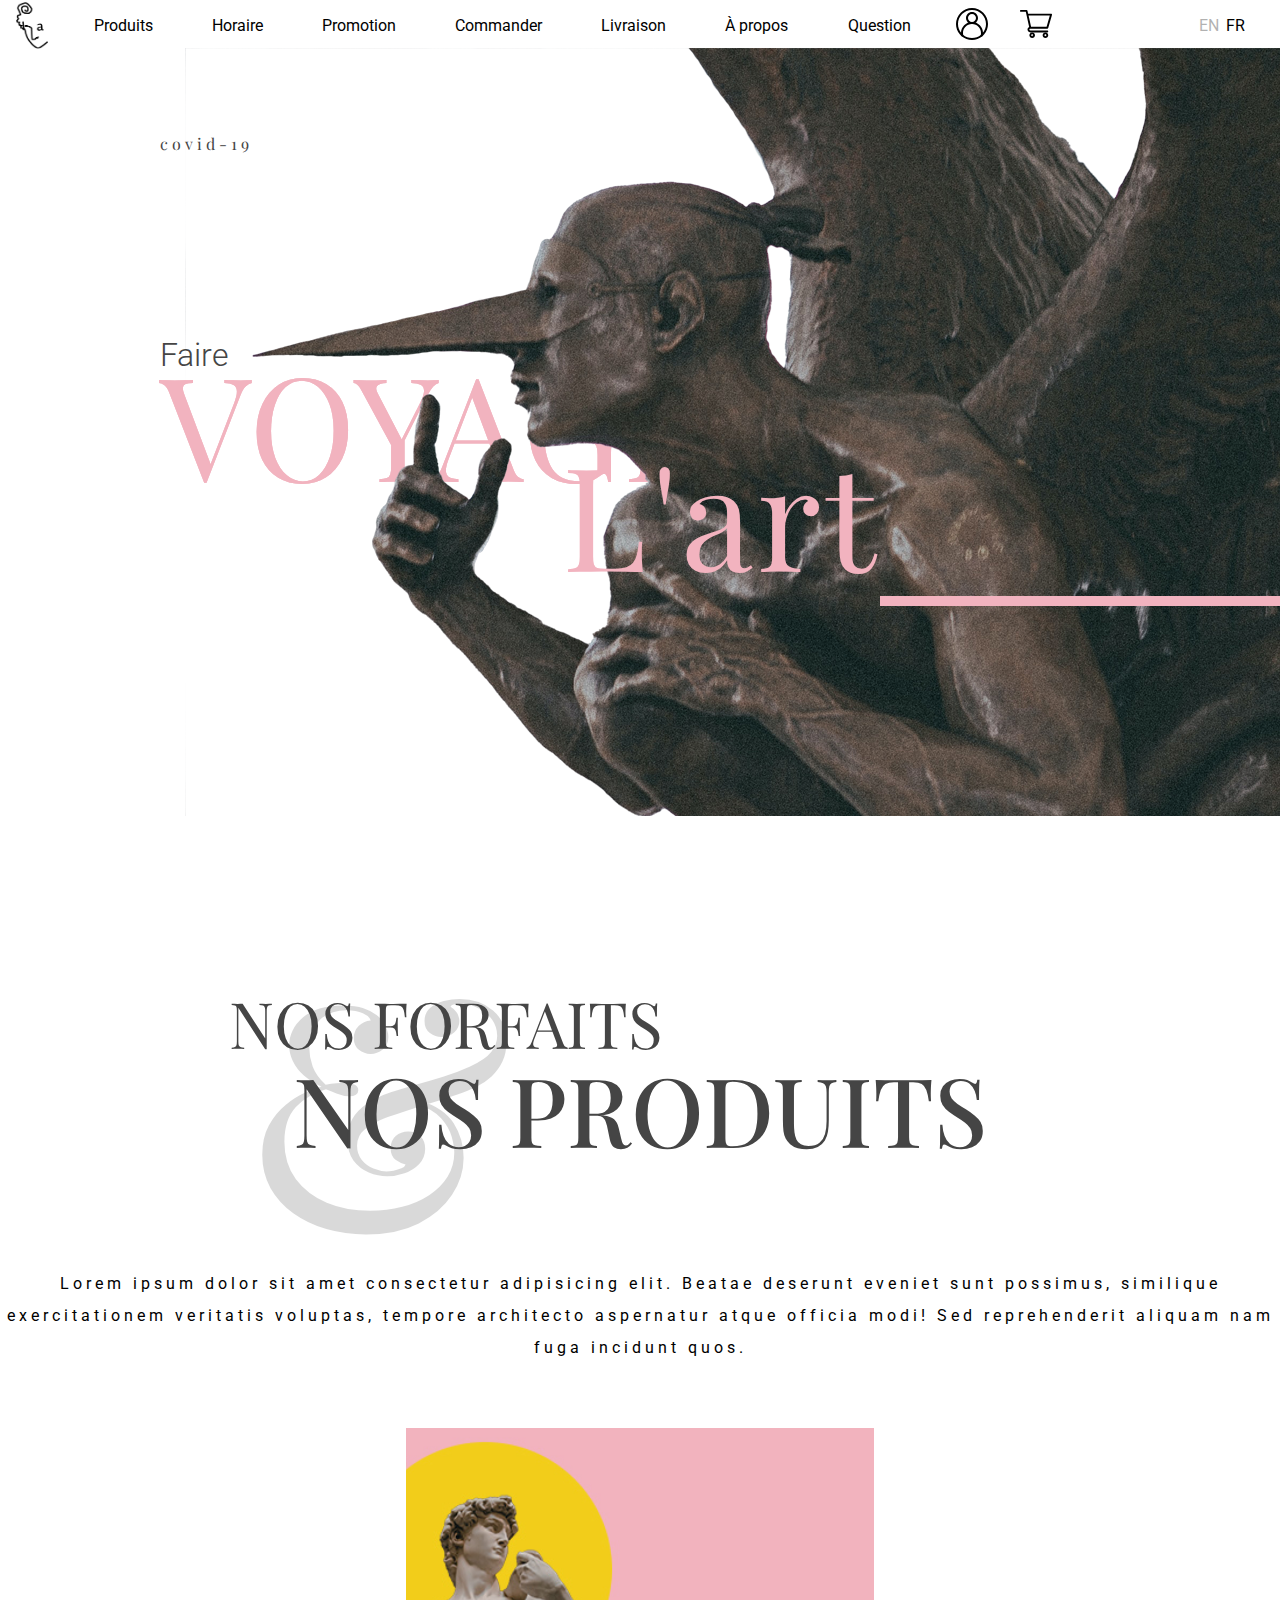
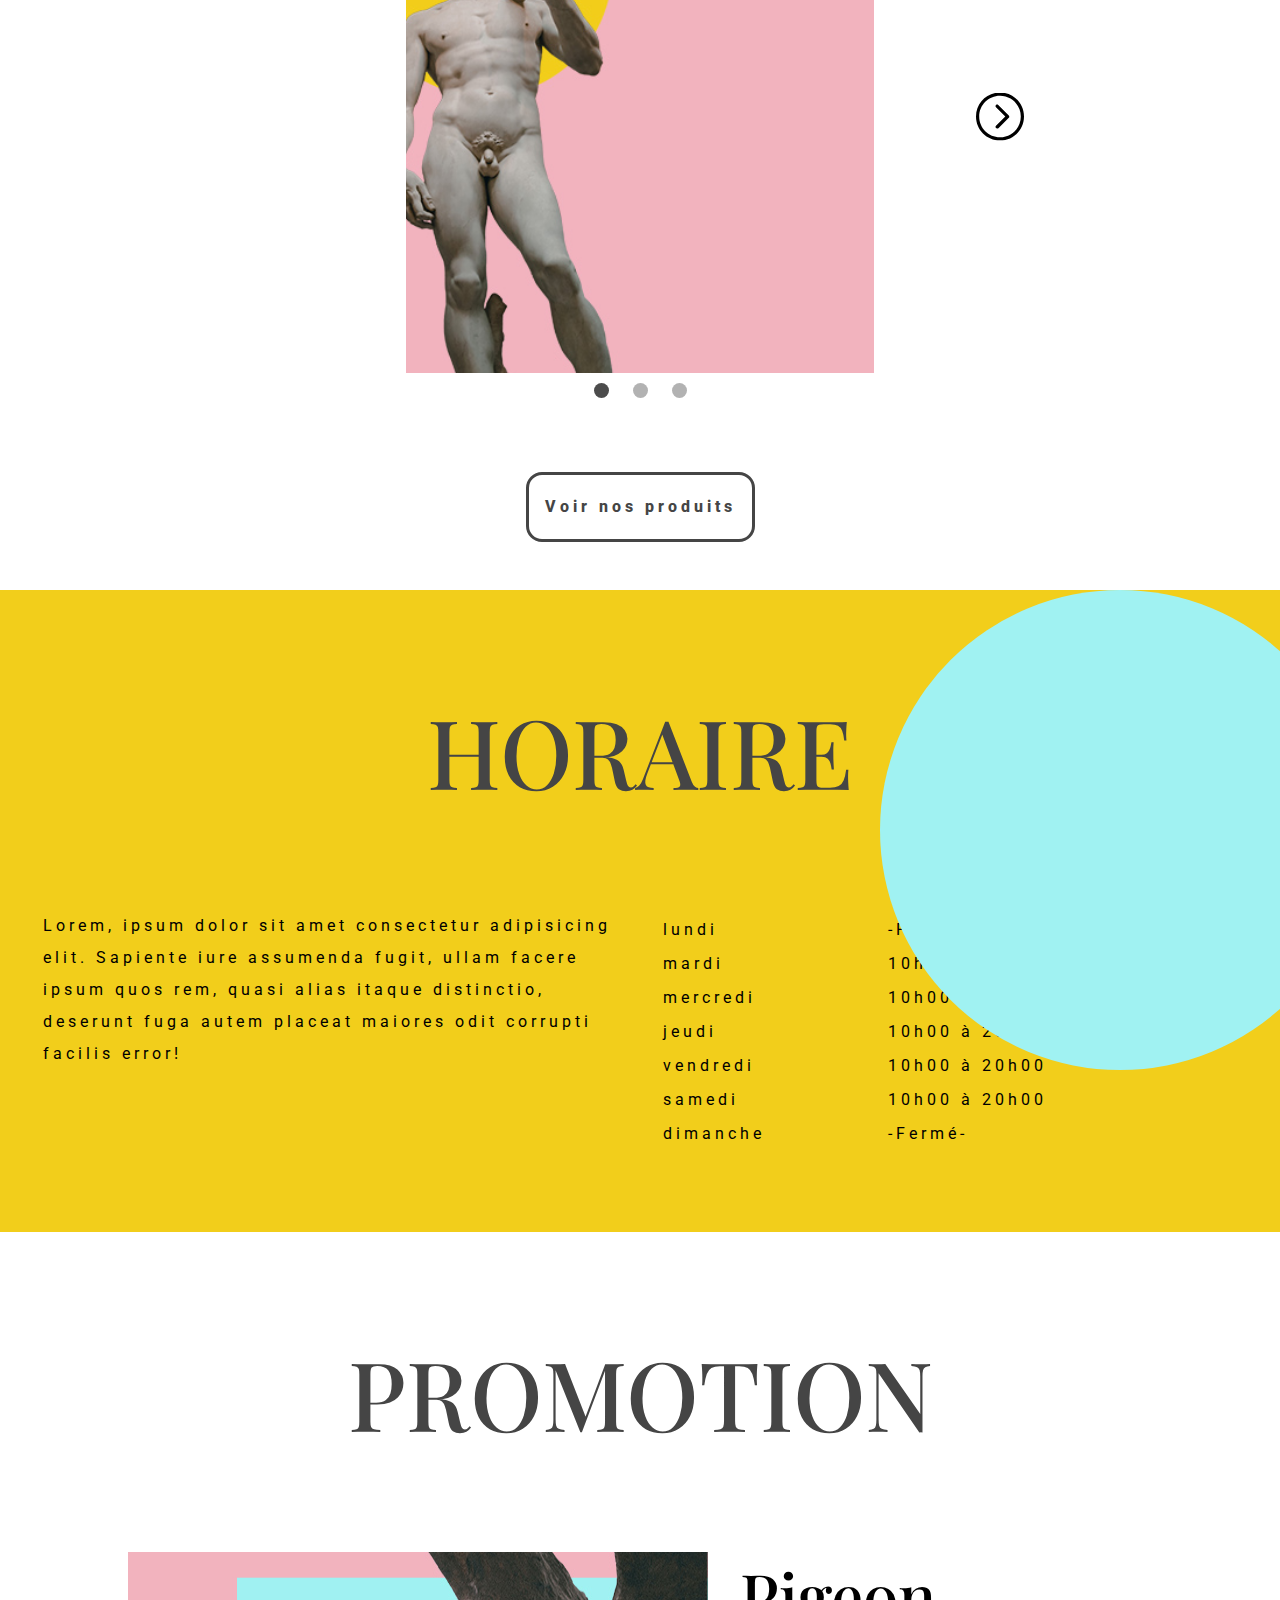
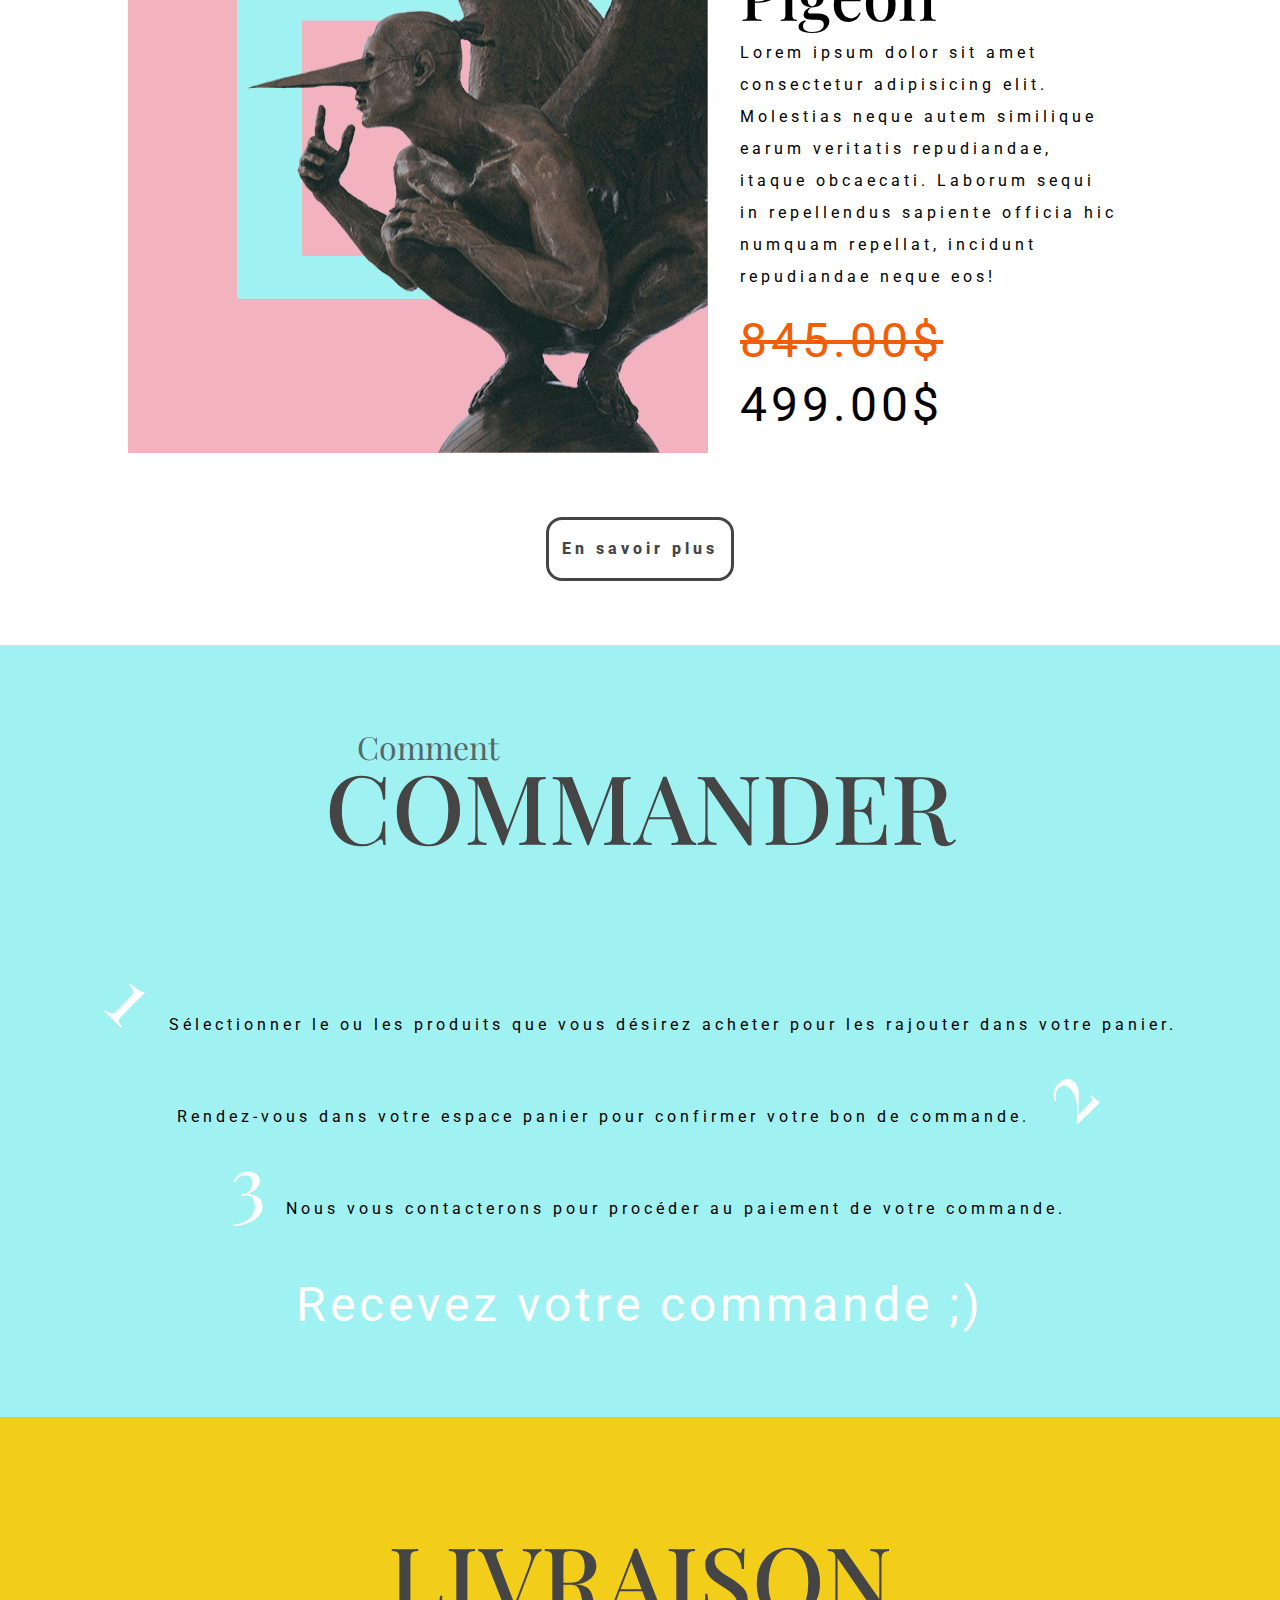
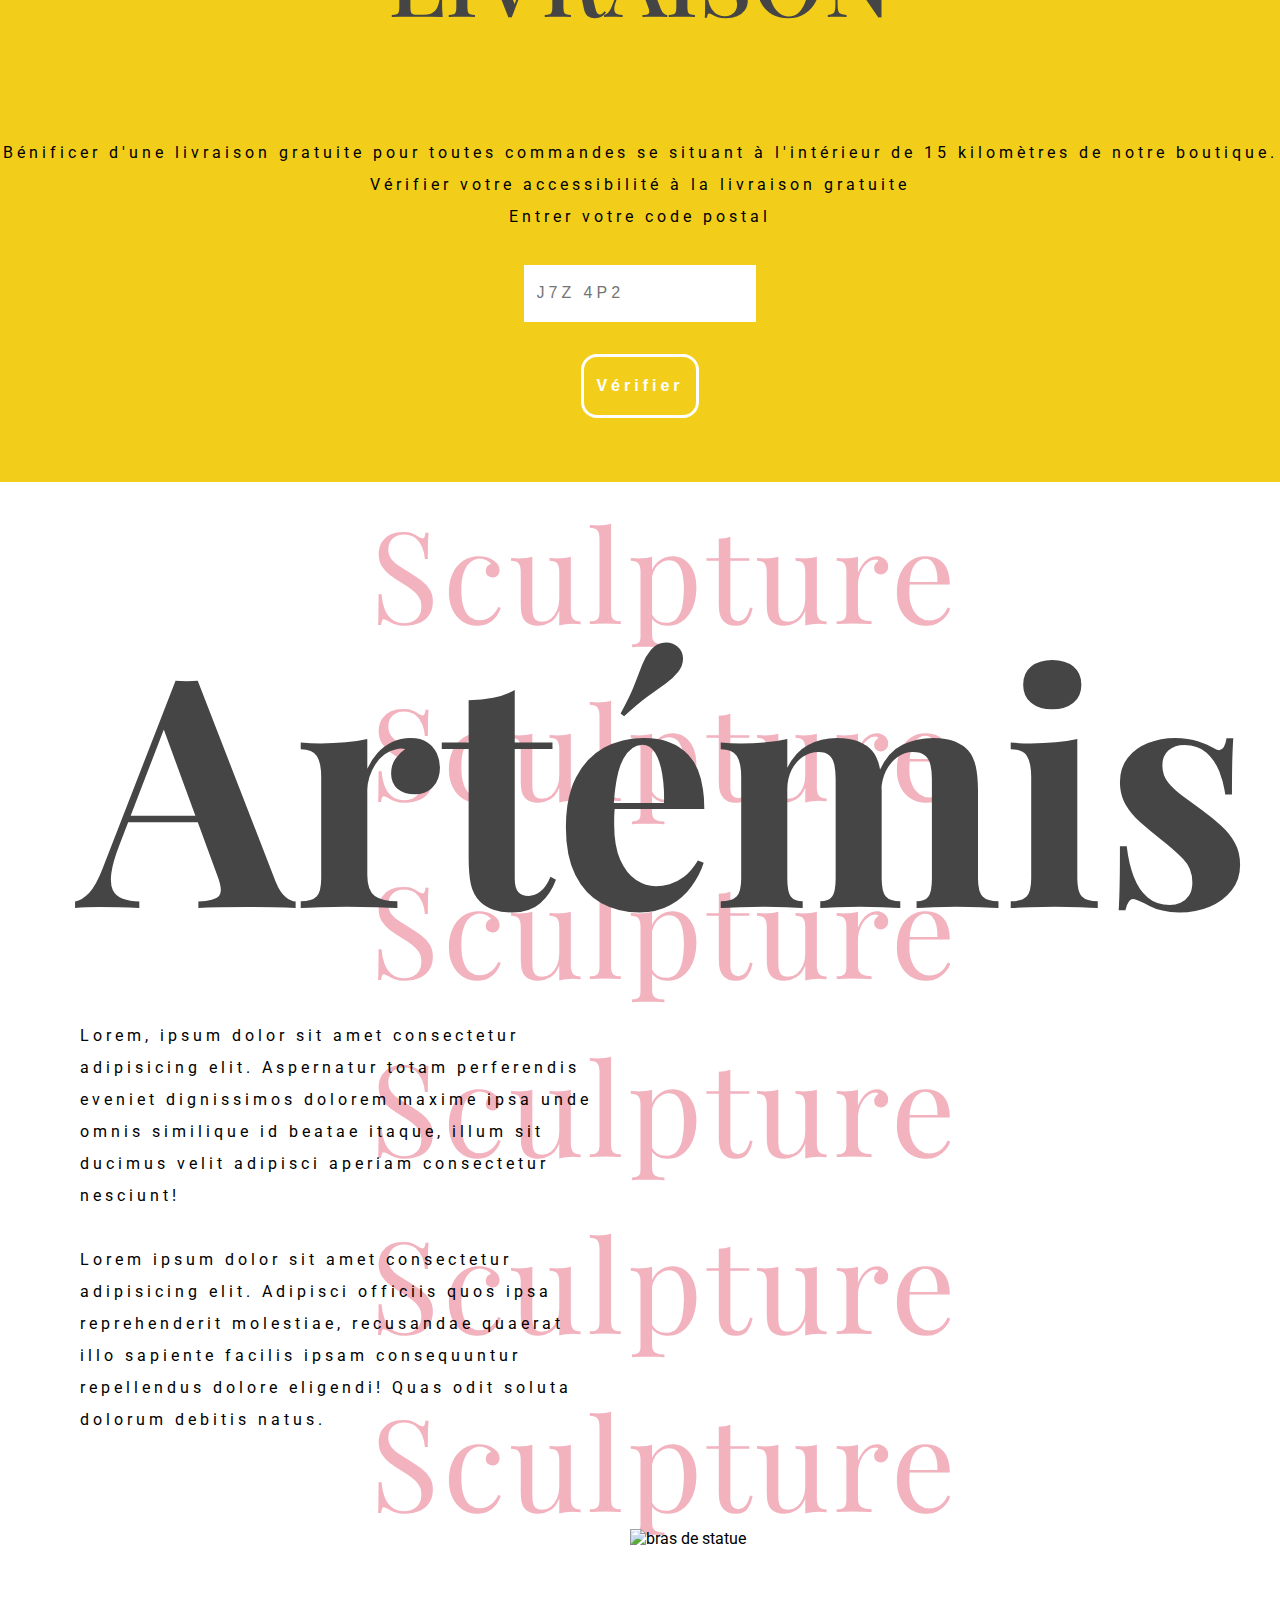
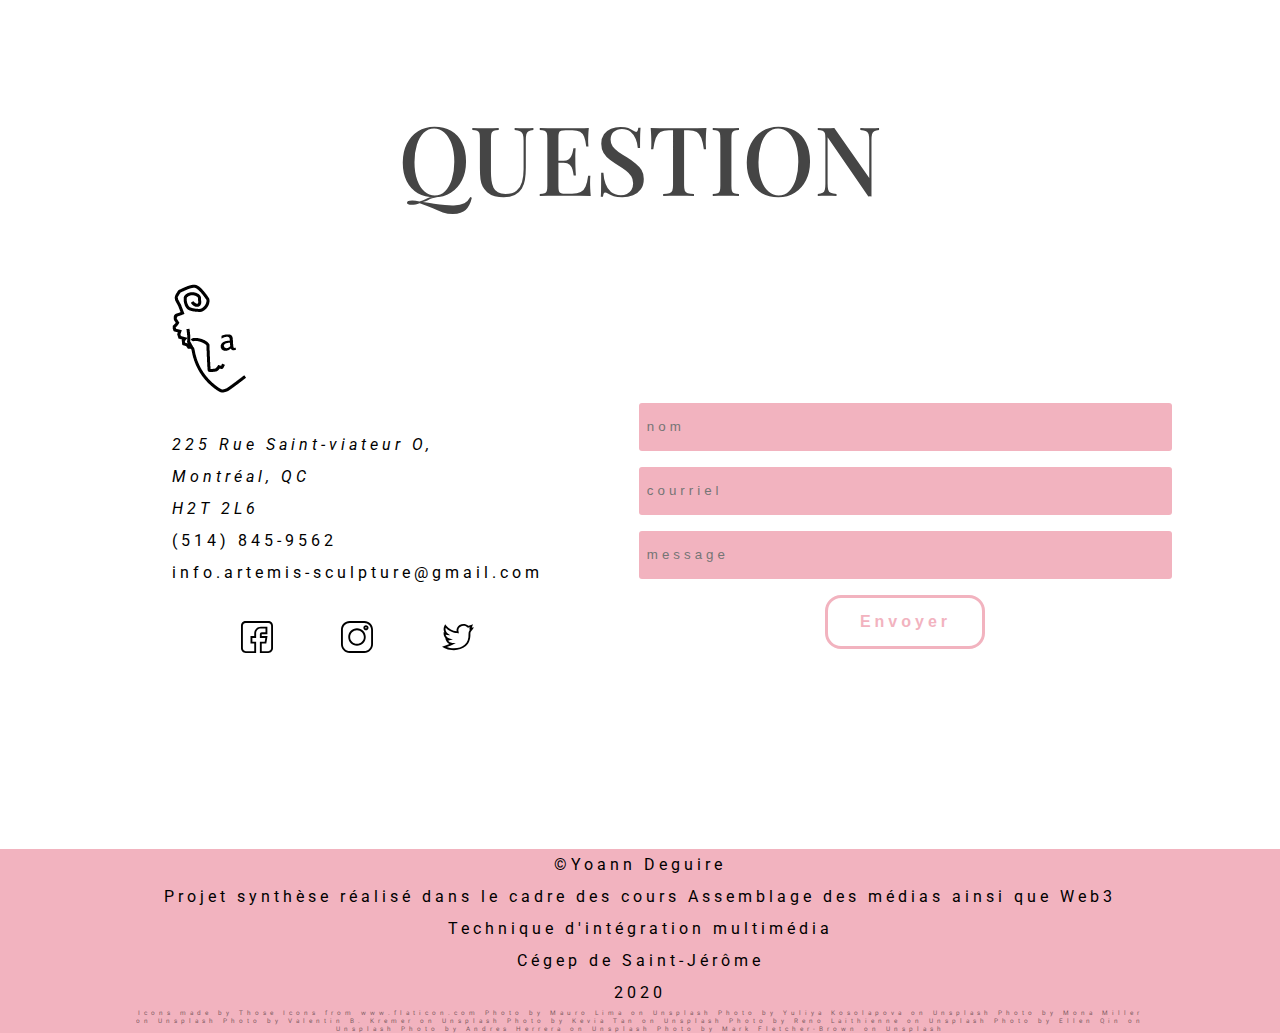
==== commit 956e36ba: "francais anglais" ====
--- a/index.html
+++ b/index.html
@@ -31,8 +31,8 @@
                 <a href="#header" id="up" class="hidden">
                     <img src="images/icon/next.svg" alt="icon pour monter" class="up">
                 </a>                <ul class="langue">
-                    <li>EN</li>
-                    <li class="onFocus">FR</li>
+                    <li class="EN">EN</li>
+                    <li class="FR onFocus">FR</li>
                 </ul>
             </div>
         </header>
--- a/boilerplateSASS/style.css
+++ b/boilerplateSASS/style.css
@@ -111,6 +111,24 @@
   }
 }
 
+@-webkit-keyframes defilement {
+  from {
+    right: -1000px;
+  }
+  to {
+    right: -450px;
+  }
+}
+
+@keyframes defilement {
+  from {
+    right: -1000px;
+  }
+  to {
+    right: -450px;
+  }
+}
+
 main > header {
   display: -webkit-box;
   display: -ms-flexbox;
@@ -121,6 +139,7 @@
           flex-direction: column;
   position: relative;
   height: 100vh;
+  overflow: hidden;
 }
 
 main > header div.titre-hero {
@@ -208,8 +227,15 @@
   width: 50rem;
   height: 10px;
   top: 100px;
-  right: -1000px;
   background-color: var(--rose);
+  -webkit-animation: defilement;
+          animation: defilement;
+  -webkit-animation-duration: 45s;
+          animation-duration: 45s;
+  -webkit-animation-fill-mode: forwards;
+          animation-fill-mode: forwards;
+  -webkit-animation-timing-function: ease-out;
+          animation-timing-function: ease-out;
 }
 
 section.listeProduits div.liste {
@@ -307,6 +333,7 @@
       -ms-flex-align: center;
           align-items: center;
   text-align: center;
+  overflow: hidden;
 }
 
 section#produits div.titre-section {
@@ -371,6 +398,7 @@
   width: 40vw;
   height: 5px;
   background-color: var(--noir);
+  overflow: hidden;
 }
 
 section#produits article.detail img {
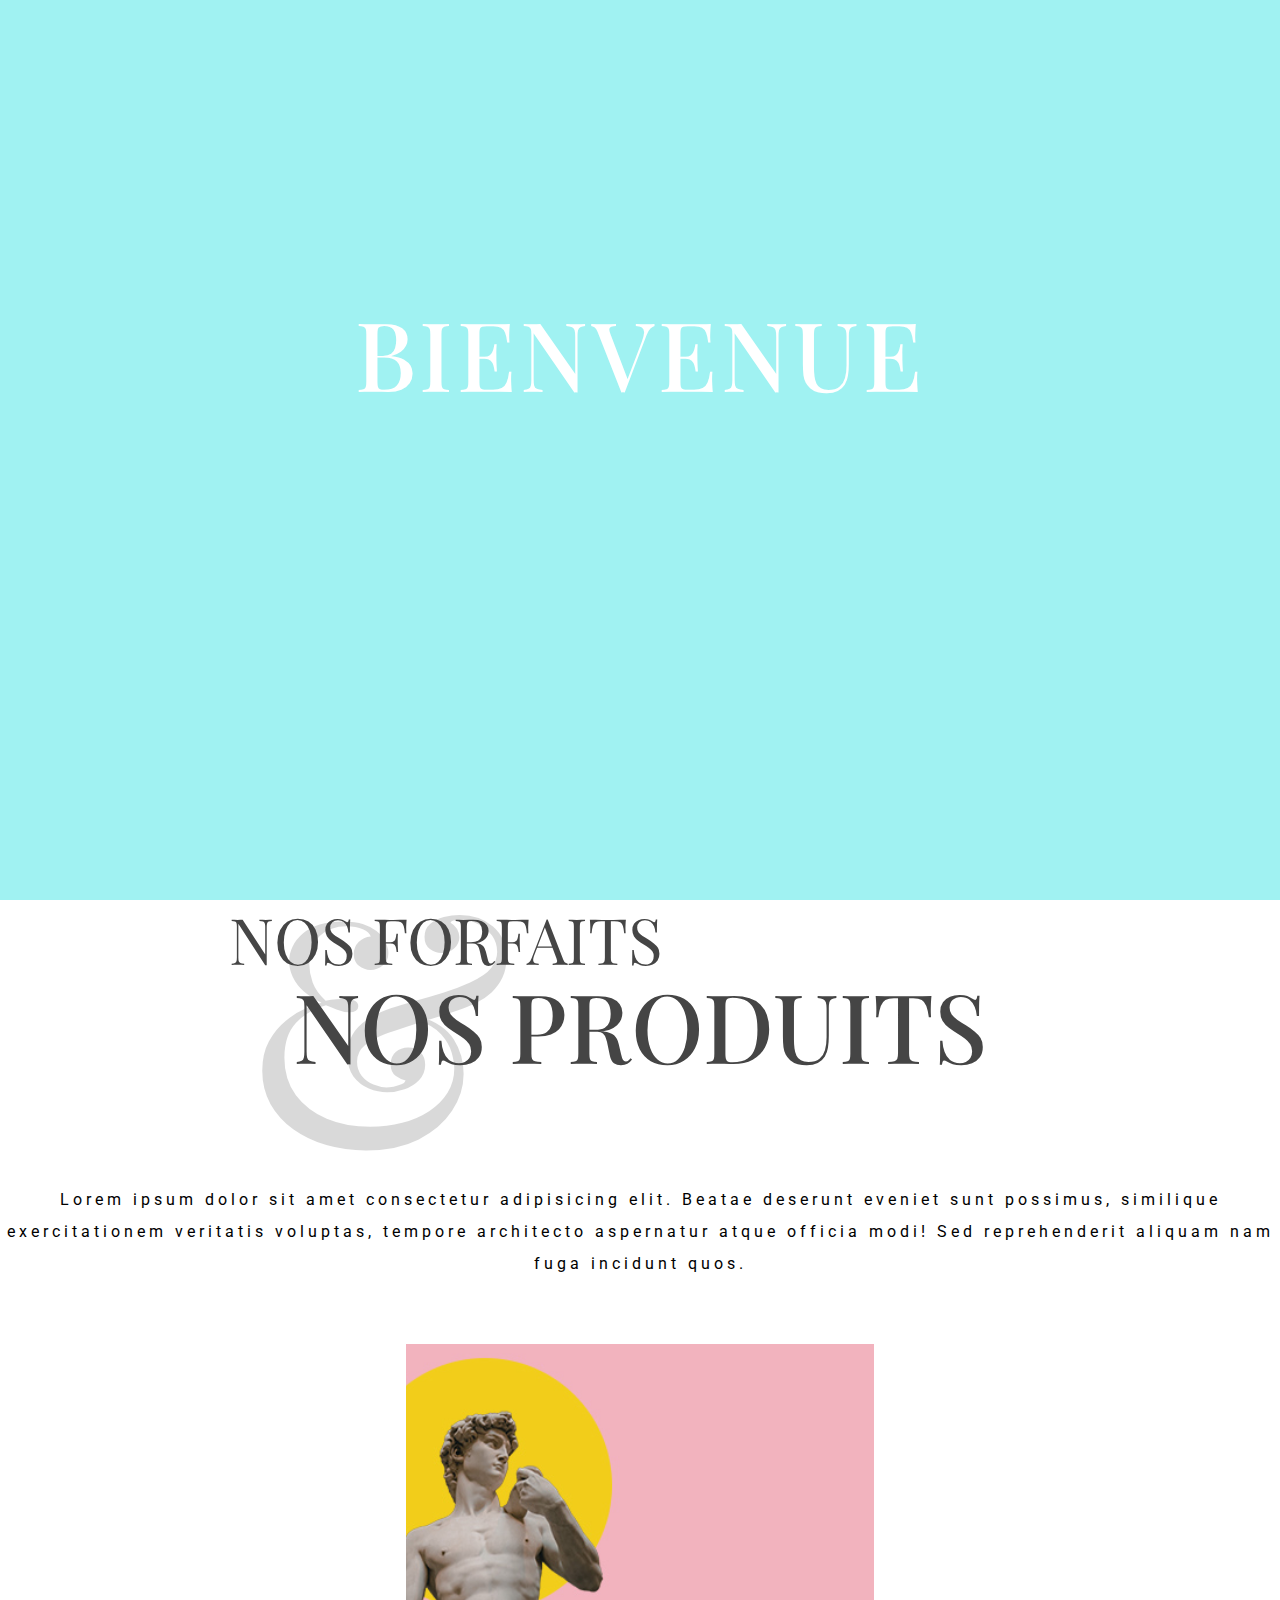
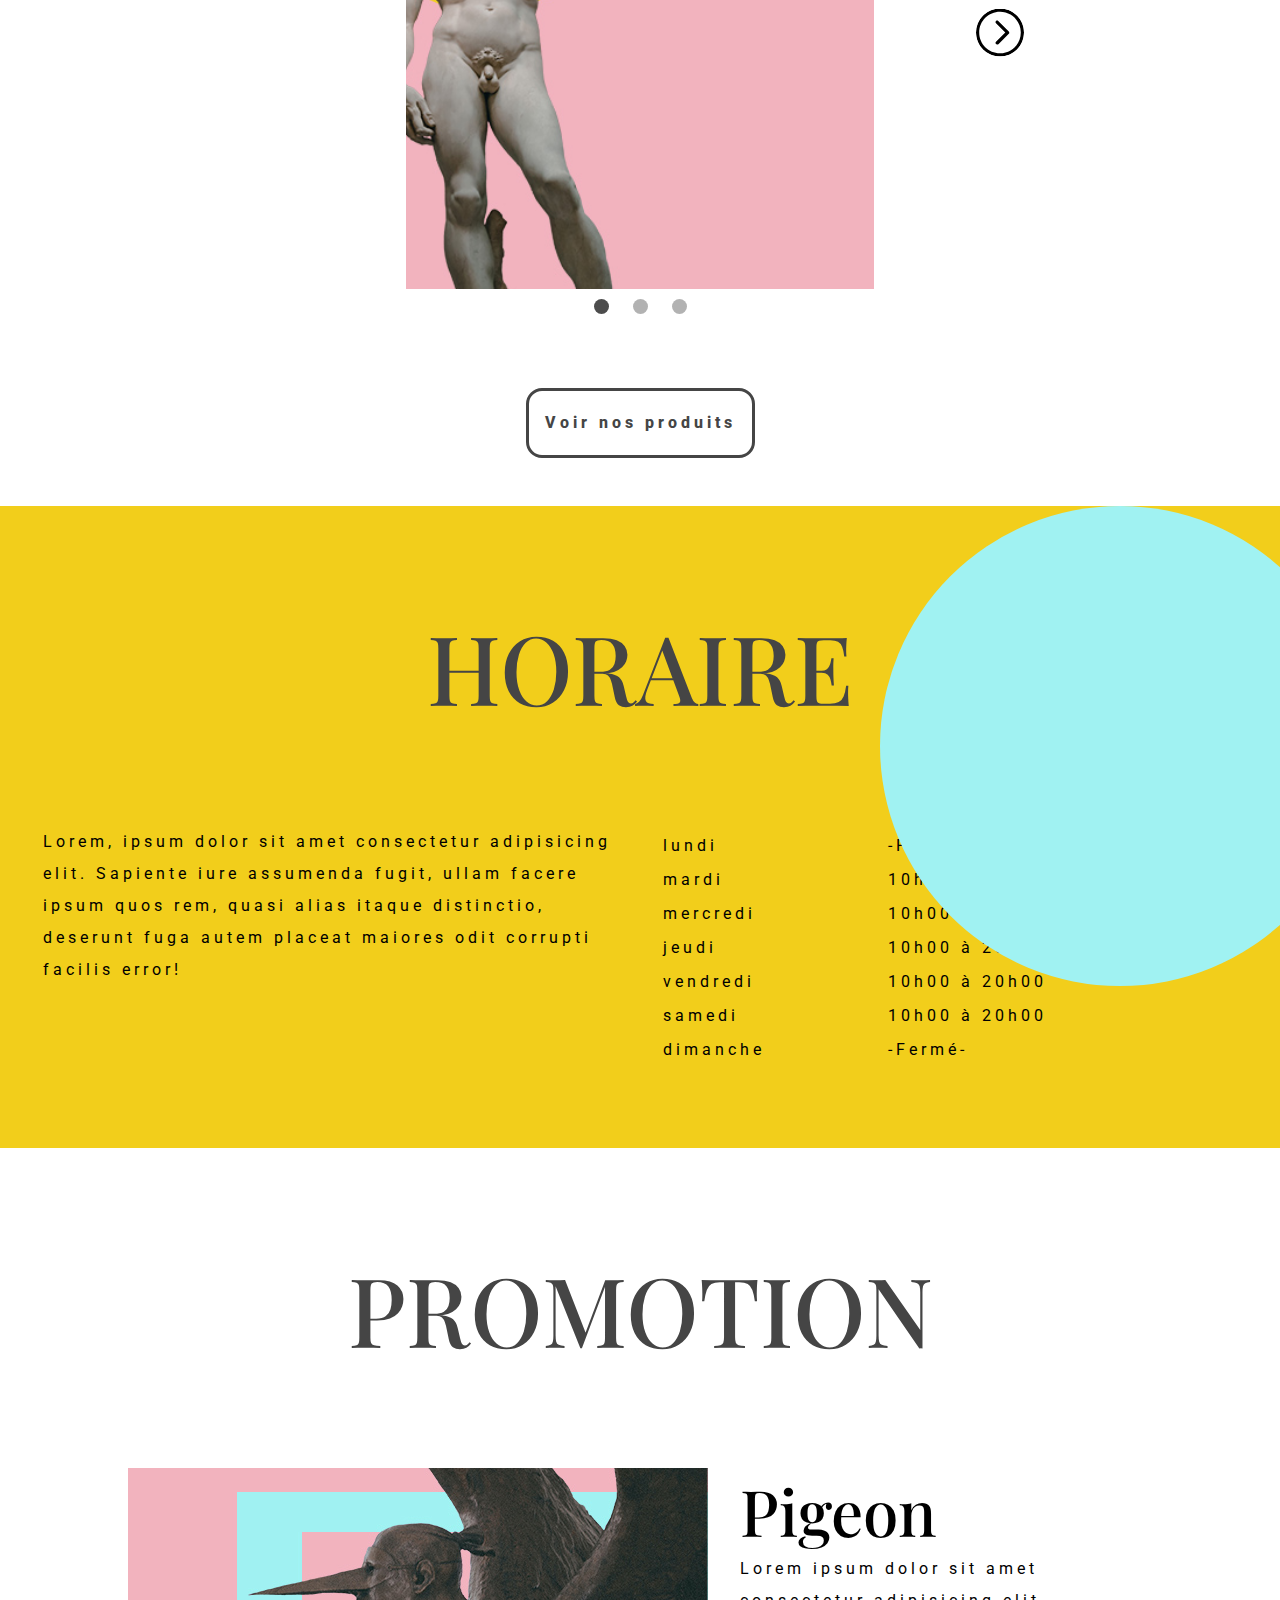
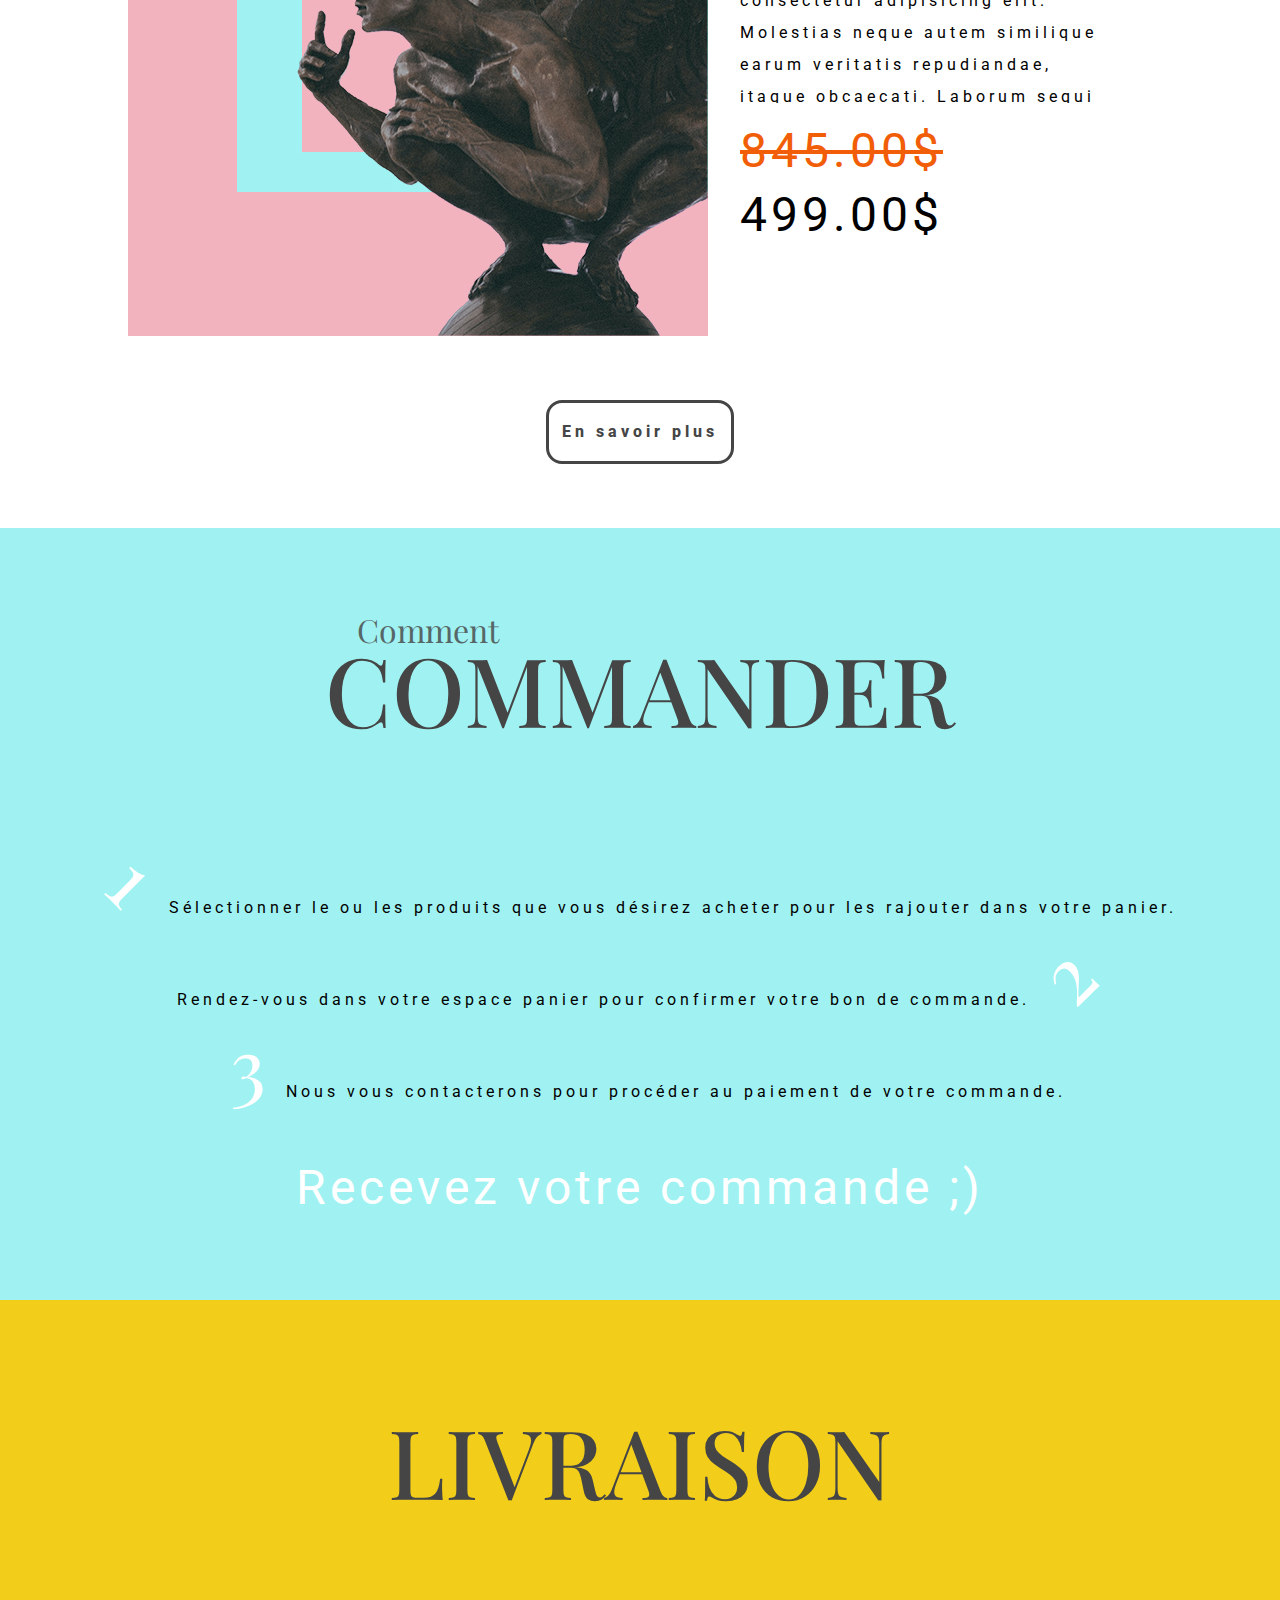
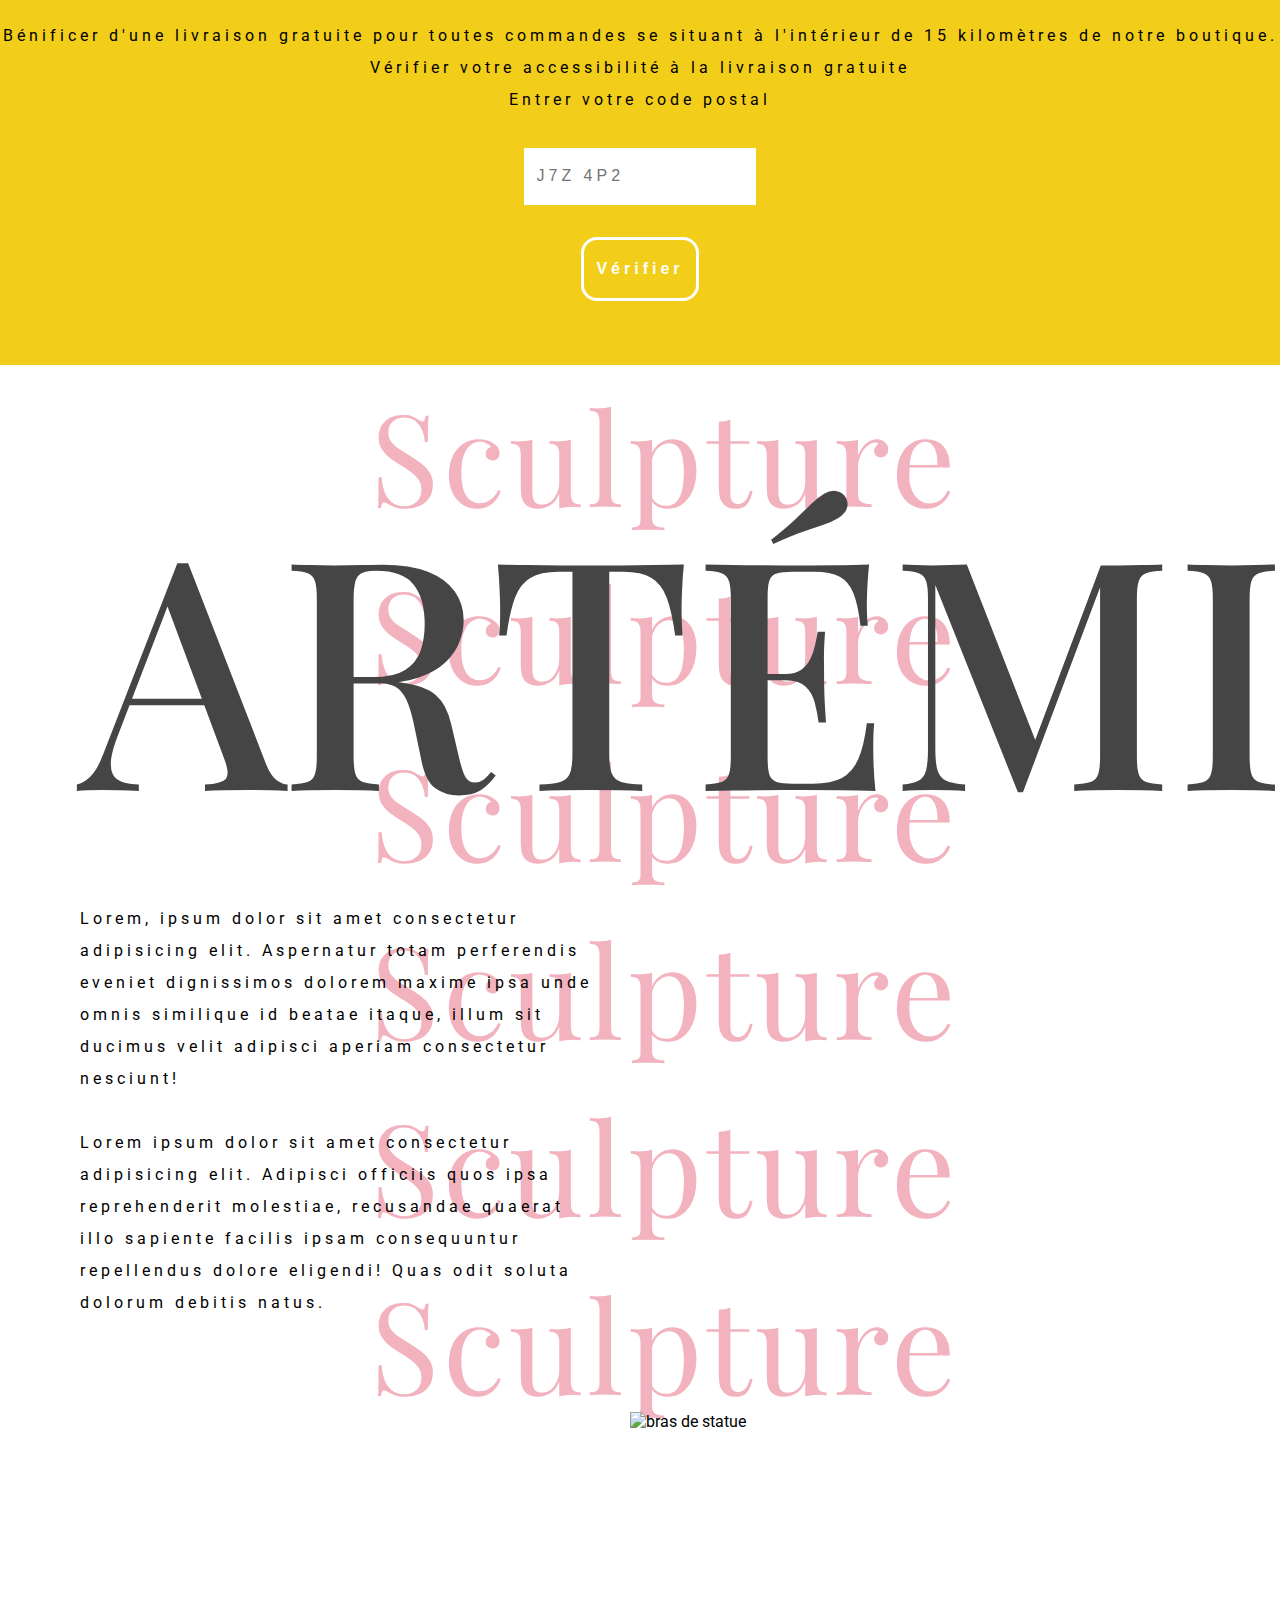
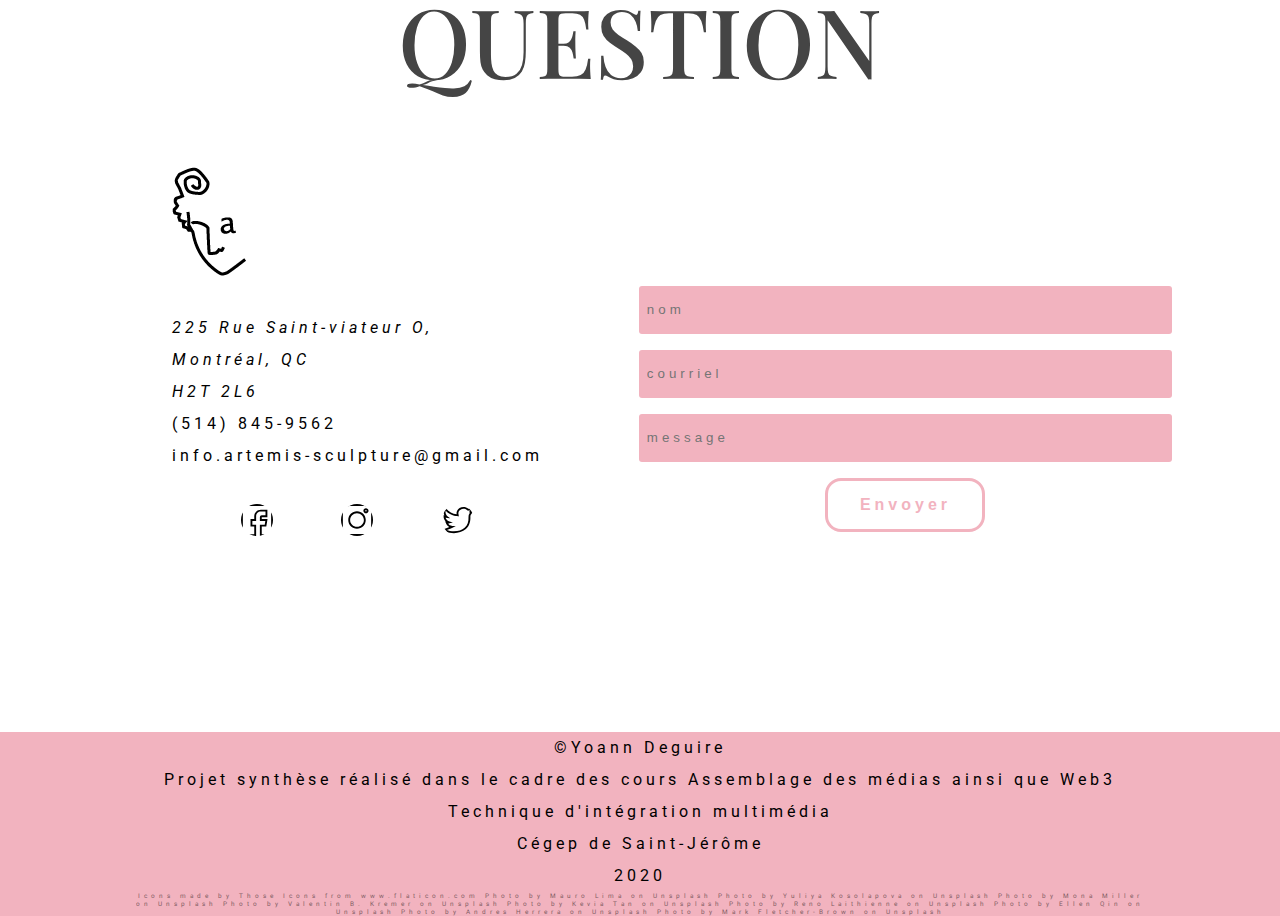
==== commit 14396f00: "animation supplémentaire" ====
--- a/index.html
+++ b/index.html
@@ -6,10 +6,12 @@
     <meta name="viewport" content="width=device-width, initial-scale=1.0">
     <title>artemis</title>
     <link rel="stylesheet" href="boilerplateSASS/style.css">
+    <link rel="stylesheet" href="https://cdnjs.cloudflare.com/ajax/libs/animate.css/4.0.0/animate.min.css"/>
     <link href="https://fonts.googleapis.com/css2?family=Playfair+Display:wght@400;500;700;900&family=Roboto:ital,wght@0,300;0,400;0,500;0,700;0,900;1,300;1,400&display=swap" rel="stylesheet"></head>
     <script src="https://ajax.googleapis.com/ajax/libs/jquery/2.1.1/jquery.min.js"></script>   
 <body>
     <div class="inteface">
+        <div class="animation"><p class="animate__animated animate__backInDown">Bienvenue</p></div>
         <header id="header">
             <div id="sticky">
                 <img src="images/logo-artemis.png" alt="le logo d'Artémis">
@@ -40,7 +42,7 @@
             <header class="hero">
                 <div class="titre-hero">
                     <p class="covid">covid-19</p>
-                    <h1>Faire<br><strong>Voyager</strong></h1>
+                    <h1>Faire<br><strong class="index">Voyager</strong></h1>
                 </div>
                 <img src="images/hero-assets/hero01.png" alt="photo de la statue de pigeon">
                 <p class="art">L'art</p>
@@ -139,7 +141,7 @@
                 <p>Vérifier votre accessibilité à la livraison gratuite<br>Entrer votre code postal</p>
                 <form action="adresse">
                     <input type="text" placeholder="J7Z 4P2">
-                    <input type="submit" class="submit" value="Vérifier">
+                    <input type="submit" class="submit bouton-livraison" value="Vérifier">
                 </form>
             </section>
             <section id="about">
--- a/boilerplateSASS/style.css
+++ b/boilerplateSASS/style.css
@@ -40,6 +40,53 @@
   line-height: 2rem;
 }
 
+form.index {
+  display: -ms-grid;
+  display: grid;
+  -ms-grid-columns: auto;
+      grid-template-columns: auto;
+  -ms-grid-rows: auto auto auto;
+      grid-template-rows: auto auto auto;
+  grid-gap: 20px;
+}
+
+form.index input {
+  letter-spacing: .25rem;
+  line-height: 2rem;
+  padding: 0 1rem;
+  border: none;
+  background-color: var(--rose);
+}
+
+form.index input:focus {
+  background-color: var(--jaune);
+}
+
+form.index a {
+  display: -webkit-box;
+  display: -ms-flexbox;
+  display: flex;
+  text-decoration: none;
+  color: var(--noir);
+  border: 3px solid var(--gris);
+  border-radius: 1rem;
+  color: var(--gris);
+  font-weight: 800;
+  letter-spacing: .25rem;
+  line-height: 2rem;
+  -webkit-box-pack: center;
+      -ms-flex-pack: center;
+          justify-content: center;
+  -webkit-transition: .2s;
+  transition: .2s;
+}
+
+form.index a:hover {
+  background-color: var(--jaune);
+  border-color: var(--jaune);
+  color: var(--blanc);
+}
+
 footer {
   display: -webkit-box;
   display: -ms-flexbox;
@@ -111,6 +158,24 @@
   }
 }
 
+@-webkit-keyframes couleur {
+  form {
+    color: var(--rose);
+  }
+  to {
+    color: var(--rougeorange);
+  }
+}
+
+@keyframes couleur {
+  form {
+    color: var(--rose);
+  }
+  to {
+    color: var(--rougeorange);
+  }
+}
+
 @-webkit-keyframes defilement {
   from {
     right: -1000px;
@@ -138,13 +203,27 @@
       -ms-flex-direction: column;
           flex-direction: column;
   position: relative;
-  height: 100vh;
+  min-height: 80vh;
+  max-height: 80vh;
+  margin: 0 0 6rem 0;
   overflow: hidden;
 }
 
 main > header div.titre-hero {
   position: relative;
   margin: 0 0 0 5em;
+  display: -webkit-box;
+  display: -ms-flexbox;
+  display: flex;
+  -webkit-box-orient: vertical;
+  -webkit-box-direction: normal;
+      -ms-flex-direction: column;
+          flex-direction: column;
+  -ms-flex-pack: distribute;
+      justify-content: space-around;
+  -webkit-box-align: start;
+      -ms-flex-align: start;
+          align-items: flex-start;
 }
 
 main > header div.titre-hero h1 {
@@ -177,6 +256,7 @@
           animation-duration: 2s;
   -webkit-animation-fill-mode: forwards;
           animation-fill-mode: forwards;
+  z-index: 1;
 }
 
 main > header div.titre-hero h1 strong::after {
@@ -193,6 +273,17 @@
           animation-duration: 2s;
   -webkit-animation-fill-mode: forwards;
           animation-fill-mode: forwards;
+  z-index: 1;
+}
+
+main > header div.titre-hero h1 strong.index::before {
+  -webkit-animation-delay: 2s;
+          animation-delay: 2s;
+}
+
+main > header div.titre-hero h1 strong.index::after {
+  -webkit-animation-delay: 2s;
+          animation-delay: 2s;
 }
 
 main > header div.titre-hero p {
@@ -208,7 +299,7 @@
   right: 0;
   bottom: 0;
   top: 0;
-  z-index: 1;
+  z-index: 10;
 }
 
 main > header p.art {
@@ -218,6 +309,14 @@
   top: 28rem;
   font-size: 9rem;
   color: var(--rose);
+  -webkit-animation: couleur;
+          animation: couleur;
+  -webkit-animation-duration: 15s;
+          animation-duration: 15s;
+  -webkit-animation-fill-mode: forwards;
+          animation-fill-mode: forwards;
+  -webkit-animation-delay: 2s;
+          animation-delay: 2s;
   z-index: 100;
 }
 
@@ -238,6 +337,33 @@
           animation-timing-function: ease-out;
 }
 
+main > header div.ariane {
+  letter-spacing: .25rem;
+  line-height: 2rem;
+  position: absolute;
+  bottom: 0;
+  left: 0;
+  right: 0;
+  padding: 1rem;
+  color: var(--blanc);
+  background-color: var(--rose);
+}
+
+main > header div.ariane a {
+  display: -webkit-box;
+  display: -ms-flexbox;
+  display: flex;
+  text-decoration: none;
+  color: var(--noir);
+  letter-spacing: .25rem;
+  line-height: 2rem;
+  color: var(--blanc);
+}
+
+main > header div.ariane a:hover {
+  color: var(--bleu);
+}
+
 section.listeProduits div.liste {
   display: -webkit-box;
   display: -ms-flexbox;
@@ -428,7 +554,7 @@
   margin: 0;
 }
 
-section#produits article.detail div.prix-panier a {
+section#produits article.detail div.prix-panier button {
   display: -webkit-box;
   display: -ms-flexbox;
   display: flex;
@@ -446,10 +572,66 @@
   transition: .2s;
 }
 
-section#produits article.detail div.prix-panier a:hover {
+section#produits article.detail div.prix-panier button:hover {
   border-color: var(--bleu);
   color: var(--blanc);
   background-color: var(--bleu);
+}
+
+section#produits article.detail div.popup {
+  display: -webkit-box;
+  display: -ms-flexbox;
+  display: flex;
+  -webkit-box-orient: vertical;
+  -webkit-box-direction: normal;
+      -ms-flex-direction: column;
+          flex-direction: column;
+  -webkit-box-align: center;
+      -ms-flex-align: center;
+          align-items: center;
+  align-items: center;
+  position: fixed;
+  width: 600px;
+  height: 200px;
+  top: 40%;
+  left: 40%;
+  background-color: var(--blanc);
+  -webkit-box-shadow: 1em 1em 1em var(--gris);
+          box-shadow: 1em 1em 1em var(--gris);
+  border-radius: 3rem;
+  z-index: 5000;
+  cursor: pointer;
+}
+
+section#produits article.detail div.popup p {
+  margin: auto;
+}
+
+section#produits article.detail div.popup button {
+  border: 3px solid var(--gris);
+  border-radius: 1rem;
+  color: var(--gris);
+  font-weight: 800;
+  letter-spacing: .25rem;
+  line-height: 2rem;
+  margin: 1rem;
+  padding: 1rem;
+}
+
+section#produits article.detail div.popup button:hover {
+  background-color: var(--bleu);
+  border-color: var(--bleu);
+  color: var(--blanc);
+}
+
+section#produits article.detail div.popup button:last-of-type:hover {
+  background-color: var(--rougeorange);
+  border-color: var(--rougeorange);
+  color: var(--blanc);
+}
+
+section#produits article.detail div.close {
+  display: none;
 }
 
 section#produits h4 {
@@ -538,6 +720,42 @@
   background-color: var(--bleu);
 }
 
+@media screen and (min-width: 1080px) {
+  article.detail {
+    width: 500px;
+  }
+}
+
+@media screen and (min-width: 1200px) {
+  article.detail {
+    width: 580px;
+  }
+}
+
+@media screen and (min-width: 1800px) {
+  article.detail {
+    width: 1120px;
+  }
+}
+
+@-webkit-keyframes hover-fleche {
+  from {
+    background-color: none;
+  }
+  to {
+    background-color: var(--bleu);
+  }
+}
+
+@keyframes hover-fleche {
+  from {
+    background-color: none;
+  }
+  to {
+    background-color: var(--bleu);
+  }
+}
+
 .carousel {
   display: -webkit-box;
   display: -ms-flexbox;
@@ -568,6 +786,16 @@
 .carousel .carousel-fleche img {
   width: 3rem;
   z-index: 100;
+  border-radius: 50%;
+}
+
+.carousel .carousel-fleche img:hover {
+  -webkit-animation: hover-fleche;
+          animation: hover-fleche;
+  -webkit-animation-duration: .2s;
+          animation-duration: .2s;
+  -webkit-animation-fill-mode: forwards;
+          animation-fill-mode: forwards;
 }
 
 .carousel .gauche {
@@ -635,6 +863,18 @@
   cursor: pointer;
 }
 
+.carousel .carousel-nav .carousel-indicator:first-of-type:hover {
+  background-color: var(--jaune);
+}
+
+.carousel .carousel-nav .carousel-indicator:last-of-type:hover {
+  background-color: var(--bleu);
+}
+
+.carousel .carousel-nav .carousel-indicator:hover {
+  background-color: var(--rose);
+}
+
 .carousel .carousel-nav .focus {
   background-color: rgba(0, 0, 0, 0.7);
 }
@@ -663,6 +903,24 @@
   background-color: var(--bleu);
 }
 
+@-webkit-keyframes commander {
+  from {
+    background-color: var(-bleu);
+  }
+  to {
+    background-color: var(--jaune);
+  }
+}
+
+@keyframes commander {
+  from {
+    background-color: var(-bleu);
+  }
+  to {
+    background-color: var(--jaune);
+  }
+}
+
 section#commander {
   display: -webkit-box;
   display: -ms-flexbox;
@@ -734,6 +992,33 @@
   margin: 1em 0 6rem 0;
   font-size: 3rem;
   color: var(--blanc);
+}
+
+section#commander.change {
+  -webkit-animation: commander;
+          animation: commander;
+  -webkit-animation-duration: 5s;
+          animation-duration: 5s;
+  -webkit-animation-fill-mode: forwards;
+          animation-fill-mode: forwards;
+}
+
+@-webkit-keyframes about {
+  from {
+    background-color: var(-blanc);
+  }
+  to {
+    background-color: var(--jaune);
+  }
+}
+
+@keyframes about {
+  from {
+    background-color: var(-blanc);
+  }
+  to {
+    background-color: var(--jaune);
+  }
 }
 
 section#about {
@@ -809,6 +1094,33 @@
   z-index: 100;
 }
 
+section#about.change {
+  -webkit-animation: about;
+          animation: about;
+  -webkit-animation-duration: 5s;
+          animation-duration: 5s;
+  -webkit-animation-fill-mode: forwards;
+          animation-fill-mode: forwards;
+}
+
+@-webkit-keyframes horaire {
+  from {
+    background-color: var(-jaune);
+  }
+  to {
+    background-color: var(--bleu);
+  }
+}
+
+@keyframes horaire {
+  from {
+    background-color: var(-jaune);
+  }
+  to {
+    background-color: var(--bleu);
+  }
+}
+
 section#horaire {
   display: -webkit-box;
   display: -ms-flexbox;
@@ -848,7 +1160,7 @@
   letter-spacing: .25rem;
   line-height: 2rem;
   width: 45%;
-  z-index: 50;
+  z-index: 100;
 }
 
 section#horaire div.horaire-contenu table:before {
@@ -872,6 +1184,33 @@
   width: 45%;
 }
 
+section#horaire.change {
+  -webkit-animation: horaire;
+          animation: horaire;
+  -webkit-animation-duration: 5s;
+          animation-duration: 5s;
+  -webkit-animation-fill-mode: forwards;
+          animation-fill-mode: forwards;
+}
+
+@-webkit-keyframes livraison {
+  from {
+    background-color: var(-jaune);
+  }
+  to {
+    background-color: var(--bleu);
+  }
+}
+
+@keyframes livraison {
+  from {
+    background-color: var(-jaune);
+  }
+  to {
+    background-color: var(--bleu);
+  }
+}
+
 section#livraison {
   display: -webkit-box;
   display: -ms-flexbox;
@@ -932,9 +1271,44 @@
 }
 
 section#livraison form input.submit:hover {
-  border-color: var(--gris);
-  color: var(--jaune);
-  background-color: var(--gris);
+  border-color: var(--rougeorange);
+  color: var(--rougeorange);
+}
+
+section#livraison form input.change {
+  -webkit-animation: livraison;
+          animation: livraison;
+  -webkit-animation-duration: 5s;
+          animation-duration: 5s;
+  -webkit-animation-fill-mode: forwards;
+          animation-fill-mode: forwards;
+}
+
+section#livraison.change {
+  -webkit-animation: livraison;
+          animation: livraison;
+  -webkit-animation-duration: 5s;
+          animation-duration: 5s;
+  -webkit-animation-fill-mode: forwards;
+          animation-fill-mode: forwards;
+}
+
+@-webkit-keyframes promotion {
+  from {
+    background-color: var(-blanc);
+  }
+  to {
+    background-color: var(--jaune);
+  }
+}
+
+@keyframes promotion {
+  from {
+    background-color: var(-blanc);
+  }
+  to {
+    background-color: var(--jaune);
+  }
 }
 
 section#promotion {
@@ -998,12 +1372,72 @@
   color: var(--noir);
   letter-spacing: .25rem;
   line-height: 2rem;
+  border: 3px solid var(--gris);
+  border-radius: 1rem;
+  color: var(--gris);
+  font-weight: 800;
   margin: 4em 0;
   padding: .8rem;
-  border: 3px solid var(--gris);
-  border-radius: 1rem;
-  color: var(--gris);
-  font-weight: 800;
+  -webkit-transition: .2s;
+  transition: .2s;
+}
+
+section#promotion a:hover {
+  background-color: var(--rougeorange);
+  border-color: var(--rougeorange);
+  color: var(--blanc);
+}
+
+section#promotion.change {
+  -webkit-animation: promotion;
+          animation: promotion;
+  -webkit-animation-duration: 5s;
+          animation-duration: 5s;
+  -webkit-animation-fill-mode: forwards;
+          animation-fill-mode: forwards;
+}
+
+@media screen and (min-width: 1080px) {
+  div.contenu-promo p:first-of-type {
+    height: 150px;
+    overflow: hidden;
+  }
+}
+
+@-webkit-keyframes hover-social {
+  from {
+    background-color: none;
+  }
+  to {
+    background-color: var(--bleu);
+  }
+}
+
+@keyframes hover-social {
+  from {
+    background-color: none;
+  }
+  to {
+    background-color: var(--bleu);
+  }
+}
+
+@-webkit-keyframes hover-form {
+  from {
+    background-color: var(--rose);
+  }
+  to {
+    background-color: var(--jaune);
+  }
+}
+
+@keyframes hover-form {
+  from {
+    background-color: var(--rose);
+  }
+  to {
+    background-color: var(--jaune);
+  }
 }
 
 section#question {
@@ -1065,6 +1499,16 @@
 
 section#question div.contenu-question div.info ul.social img {
   width: 2rem;
+  border-radius: 50%;
+}
+
+section#question div.contenu-question div.info ul.social img:hover {
+  -webkit-animation: hover-social;
+          animation: hover-social;
+  -webkit-animation-duration: .2s;
+          animation-duration: .2s;
+  -webkit-animation-fill-mode: forwards;
+          animation-fill-mode: forwards;
 }
 
 section#question div.contenu-question form {
@@ -1092,6 +1536,15 @@
   background-color: var(--rose);
 }
 
+section#question div.contenu-question form input:focus {
+  -webkit-animation: hover-form;
+          animation: hover-form;
+  -webkit-animation-duration: .2s;
+          animation-duration: .2s;
+  -webkit-animation-fill-mode: forwards;
+          animation-fill-mode: forwards;
+}
+
 section#question div.contenu-question form input:last-of-type {
   border: 3px solid var(--gris);
   border-radius: 1rem;
@@ -1112,33 +1565,89 @@
   background-color: var(--rose);
 }
 
+@-webkit-keyframes hover-nav {
+  from {
+    color: var(--noir);
+  }
+  to {
+    color: var(--rougeorange);
+  }
+}
+
+@keyframes hover-nav {
+  from {
+    color: var(--noir);
+  }
+  to {
+    color: var(--rougeorange);
+  }
+}
+
+@-webkit-keyframes hover-client {
+  from {
+    background-color: none;
+  }
+  to {
+    background-color: var(--bleu);
+  }
+}
+
+@keyframes hover-client {
+  from {
+    background-color: none;
+  }
+  to {
+    background-color: var(--bleu);
+  }
+}
+
+@-webkit-keyframes hover-langue {
+  from {
+    background-color: none;
+  }
+  to {
+    background-color: var(--rose);
+  }
+}
+
+@keyframes hover-langue {
+  from {
+    background-color: none;
+  }
+  to {
+    background-color: var(--rose);
+  }
+}
+
 header {
   height: 3rem;
   background-color: rgba(255, 255, 255, 0.473);
 }
 
-header div#sticky {
-  display: -webkit-box;
-  display: -ms-flexbox;
-  display: flex;
-  -webkit-box-align: center;
-      -ms-flex-align: center;
-          align-items: center;
-}
-
-header div#sticky img {
+header div {
+  position: relative;
+  display: -webkit-box;
+  display: -ms-flexbox;
+  display: flex;
+  -webkit-box-align: center;
+      -ms-flex-align: center;
+          align-items: center;
+  z-index: 1000;
+}
+
+header div img {
   width: 2rem;
   margin: 0 1rem;
 }
 
-header div#sticky nav {
+header div nav {
   display: -webkit-box;
   display: -ms-flexbox;
   display: flex;
   width: 80%;
 }
 
-header div#sticky nav ul {
+header div nav ul {
   display: -webkit-box;
   display: -ms-flexbox;
   display: flex;
@@ -1148,7 +1657,7 @@
       justify-content: space-around;
 }
 
-header div#sticky nav ul a {
+header div nav ul a {
   display: -webkit-box;
   display: -ms-flexbox;
   display: flex;
@@ -1157,7 +1666,25 @@
   padding: 1rem;
 }
 
-header div#sticky ul.client, header div#sticky ul.langue {
+header div nav ul a:hover {
+  -webkit-animation: hover-nav;
+          animation: hover-nav;
+  -webkit-animation-duration: .2s;
+          animation-duration: .2s;
+  -webkit-animation-fill-mode: forwards;
+          animation-fill-mode: forwards;
+}
+
+header div div.soulignement {
+  position: absolute;
+  width: 5rem;
+  height: 5px;
+  bottom: 0;
+  background-color: var(--rose);
+  z-index: 100;
+}
+
+header div ul.client, header div ul.langue {
   display: -webkit-box;
   display: -ms-flexbox;
   display: flex;
@@ -1165,31 +1692,68 @@
   margin-right: 8rem;
 }
 
-header div#sticky ul.langue {
+header div ul.client li > img, header div ul.langue li > img {
+  border-radius: 50%;
+  cursor: pointer;
+}
+
+header div ul.client li > img:hover, header div ul.langue li > img:hover {
+  -webkit-animation: hover-client;
+          animation: hover-client;
+  -webkit-animation-duration: .2s;
+          animation-duration: .2s;
+  -webkit-animation-fill-mode: forwards;
+          animation-fill-mode: forwards;
+}
+
+header div ul.langue {
   margin: 0 2rem 0 auto;
 }
 
-header div#sticky ul.langue li {
+header div ul.langue li {
   margin: 0 .2rem;
+  border-radius: 50%;
   opacity: .3;
   cursor: pointer;
 }
 
-header div#sticky ul.langue li.onFocus {
+header div ul.langue li:hover {
+  -webkit-animation: hover-langue;
+          animation: hover-langue;
+  -webkit-animation-duration: .2s;
+          animation-duration: .2s;
+  -webkit-animation-fill-mode: forwards;
+          animation-fill-mode: forwards;
+}
+
+header div ul.langue li.onFocus {
   opacity: 1;
 }
 
-header div#sticky a > img.up {
+header div a > img.up {
   -webkit-transform: rotateZ(-90deg);
           transform: rotateZ(-90deg);
 }
 
-header div#sticky a#up {
+header div a#up {
   position: absolute;
   right: 8rem;
 }
 
-header div#sticky a.hidden {
+header div a#up img {
+  border-radius: 50%;
+}
+
+header div a#up img:hover {
+  -webkit-animation: hover-langue;
+          animation: hover-langue;
+  -webkit-animation-duration: .2s;
+          animation-duration: .2s;
+  -webkit-animation-fill-mode: forwards;
+          animation-fill-mode: forwards;
+}
+
+header div a.hidden {
   display: none;
 }
 
@@ -1201,4 +1765,339 @@
   background-color: rgba(255, 255, 255, 0.8);
   z-index: 2000;
 }
+
+div.admin-interface, div.admin-interface div.admin-titre {
+  display: -webkit-box;
+  display: -ms-flexbox;
+  display: flex;
+  -webkit-box-orient: vertical;
+  -webkit-box-direction: normal;
+      -ms-flex-direction: column;
+          flex-direction: column;
+  -webkit-box-align: center;
+      -ms-flex-align: center;
+          align-items: center;
+}
+
+div.admin-interface div.admin-titre {
+  margin: 0 0 2rem 0;
+}
+
+div.admin-interface div.admin-titre h1 {
+  font-family: 'Playfair Display', serif;
+  margin: 1em;
+  color: var(--gris);
+  font-size: 6rem;
+  font-weight: 500;
+  text-transform: uppercase;
+  margin-top: 2rem;
+}
+
+div.admin-interface div.admin-titre img {
+  position: relative;
+  top: -5rem;
+}
+
+h2 {
+  font-family: 'Playfair Display', serif;
+  margin: 1em;
+  color: var(--gris);
+  font-size: 6rem;
+  font-weight: 500;
+  text-transform: uppercase;
+  font-size: 2rem;
+  margin-bottom: 4rem;
+}
+
+div.admin-liste {
+  display: -ms-grid;
+  display: grid;
+  -ms-grid-columns: auto auto;
+      grid-template-columns: auto auto;
+  -webkit-column-gap: 50px;
+          column-gap: 50px;
+  margin: 1rem 5rem;
+}
+
+div.admin-liste article {
+  margin: 3em;
+  width: 580px;
+  height: 820px;
+}
+
+div.admin-liste article div.nom-prix {
+  display: -webkit-box;
+  display: -ms-flexbox;
+  display: flex;
+  -webkit-box-align: center;
+      -ms-flex-align: center;
+          align-items: center;
+  width: 100%;
+  font-size: 2rem;
+}
+
+div.admin-liste article div.nom-prix h3 {
+  font-family: 'Playfair Display', serif;
+  margin: 0 auto 0 0;
+  font-weight: 500;
+}
+
+div.admin-liste article a {
+  display: -webkit-box;
+  display: -ms-flexbox;
+  display: flex;
+  text-decoration: none;
+  color: var(--noir);
+  letter-spacing: .25rem;
+  line-height: 2rem;
+  border: 3px solid var(--gris);
+  border-radius: 1rem;
+  color: var(--gris);
+  font-weight: 800;
+  margin: 1rem auto;
+  -webkit-box-pack: center;
+      -ms-flex-pack: center;
+          justify-content: center;
+  width: 40%;
+}
+
+div.admin-liste article a:hover {
+  background-color: var(--bleu);
+  border-color: var(--bleu);
+  color: var(--blanc);
+}
+
+div.admin-liste article a:last-of-type:hover {
+  background-color: var(--rougeorange);
+  border-color: var(--rougeorange);
+}
+
+div.admin-liste div.popup {
+  display: -webkit-box;
+  display: -ms-flexbox;
+  display: flex;
+  -webkit-box-orient: vertical;
+  -webkit-box-direction: normal;
+      -ms-flex-direction: column;
+          flex-direction: column;
+  -webkit-box-align: center;
+      -ms-flex-align: center;
+          align-items: center;
+  align-items: center;
+  position: fixed;
+  width: 600px;
+  height: 200px;
+  top: 40%;
+  left: 40%;
+  background-color: var(--blanc);
+  -webkit-box-shadow: 1em 1em 1em var(--gris);
+          box-shadow: 1em 1em 1em var(--gris);
+  border-radius: 3rem;
+  z-index: 5000;
+  cursor: pointer;
+}
+
+div.admin-liste div.popup p {
+  margin: auto;
+}
+
+div.admin-liste div.popup button {
+  border: 3px solid var(--gris);
+  border-radius: 1rem;
+  color: var(--gris);
+  font-weight: 800;
+  letter-spacing: .25rem;
+  line-height: 2rem;
+  margin: 1rem;
+  padding: 1rem;
+}
+
+div.admin-liste div.popup button:hover {
+  background-color: var(--bleu);
+  border-color: var(--bleu);
+  color: var(--blanc);
+}
+
+div.admin-liste div.popup button:first-of-type:hover {
+  background-color: var(--rougeorange);
+  border-color: var(--rougeorange);
+  color: var(--blanc);
+}
+
+div.admin-liste div.close {
+  display: none;
+}
+
+ul.admin-index {
+  display: -ms-grid;
+  display: grid;
+  -ms-grid-columns: auto auto auto;
+      grid-template-columns: auto auto auto;
+  -webkit-column-gap: 50px;
+          column-gap: 50px;
+  list-style-type: none;
+}
+
+ul.admin-index li > a {
+  display: -webkit-box;
+  display: -ms-flexbox;
+  display: flex;
+  text-decoration: none;
+  color: var(--noir);
+  letter-spacing: .25rem;
+  line-height: 2rem;
+  padding: 5rem 1rem;
+  background-color: rgba(0, 0, 0, 0.048);
+  -webkit-transition: .2s;
+  transition: .2s;
+}
+
+ul.admin-index li > a:hover {
+  background-color: var(--jaune);
+  border-radius: 2rem;
+}
+
+ul.admin-index .rose:hover {
+  background-color: var(--rose);
+}
+
+ul.admin-index .bleu:hover {
+  background-color: var(--bleu);
+}
+
+div.edit {
+  display: -ms-grid;
+  display: grid;
+  -ms-grid-columns: auto auto;
+      grid-template-columns: auto auto;
+  -webkit-column-gap: 50px;
+          column-gap: 50px;
+  position: relative;
+  top: -2rem;
+  width: 80%;
+}
+
+div.edit div.container {
+  display: -webkit-box;
+  display: -ms-flexbox;
+  display: flex;
+  -webkit-box-pack: center;
+      -ms-flex-pack: center;
+          justify-content: center;
+  -webkit-box-align: center;
+      -ms-flex-align: center;
+          align-items: center;
+}
+
+div.edit div.container:last-of-type {
+  -webkit-box-pack: start;
+      -ms-flex-pack: start;
+          justify-content: start;
+}
+
+form.edit-create {
+  position: relative;
+  top: -3rem;
+  display: -ms-grid;
+  display: grid;
+  -ms-grid-rows: auto auto auto auto auto;
+      grid-template-rows: auto auto auto auto auto;
+  row-gap: 20px;
+  text-align: center;
+}
+
+form.edit-create label {
+  letter-spacing: .25rem;
+  line-height: 2rem;
+}
+
+form.edit-create input {
+  letter-spacing: .25rem;
+  line-height: 2rem;
+  padding: 0 1rem;
+  border: none;
+  background-color: var(--rose);
+  -webkit-transition: .2s;
+  transition: .2s;
+}
+
+form.edit-create input:focus {
+  background-color: var(--jaune);
+}
+
+form.edit-create input:last-of-type {
+  border: 3px solid var(--gris);
+  border-radius: 1rem;
+  color: var(--gris);
+  font-weight: 800;
+  background-color: var(--blanc);
+}
+
+form.edit-create input:last-of-type:hover {
+  background-color: var(--bleu);
+  border-color: var(--bleu);
+  color: var(--blanc);
+}
+
+@-webkit-keyframes intro {
+  from {
+    opacity: 1;
+    visibility: visible;
+  }
+  to {
+    opacity: 0;
+    visibility: hidden;
+  }
+}
+
+@keyframes intro {
+  from {
+    opacity: 1;
+    visibility: visible;
+  }
+  to {
+    opacity: 0;
+    visibility: hidden;
+  }
+}
+
+div.animation {
+  position: fixed;
+  display: -webkit-box;
+  display: -ms-flexbox;
+  display: flex;
+  -webkit-box-pack: center;
+      -ms-flex-pack: center;
+          justify-content: center;
+  height: 100vh;
+  width: 100vw;
+  background-color: var(--bleu);
+  -webkit-animation: intro;
+          animation: intro;
+  -webkit-animation-duration: 1s;
+          animation-duration: 1s;
+  -webkit-animation-fill-mode: forwards;
+          animation-fill-mode: forwards;
+  -webkit-animation-timing-function: ease-in;
+          animation-timing-function: ease-in;
+  -webkit-animation-delay: 1s;
+          animation-delay: 1s;
+  z-index: 5500;
+}
+
+div.animation p.animate__animated {
+  font-family: 'Playfair Display', serif;
+  margin: 1em;
+  color: var(--gris);
+  font-size: 6rem;
+  font-weight: 500;
+  text-transform: uppercase;
+  position: relative;
+  top: 15rem;
+  color: var(--blanc);
+  -webkit-animation: backInDown;
+          animation: backInDown;
+  -webkit-animation-duration: 1s;
+          animation-duration: 1s;
+}
 /*# sourceMappingURL=style.css.map */